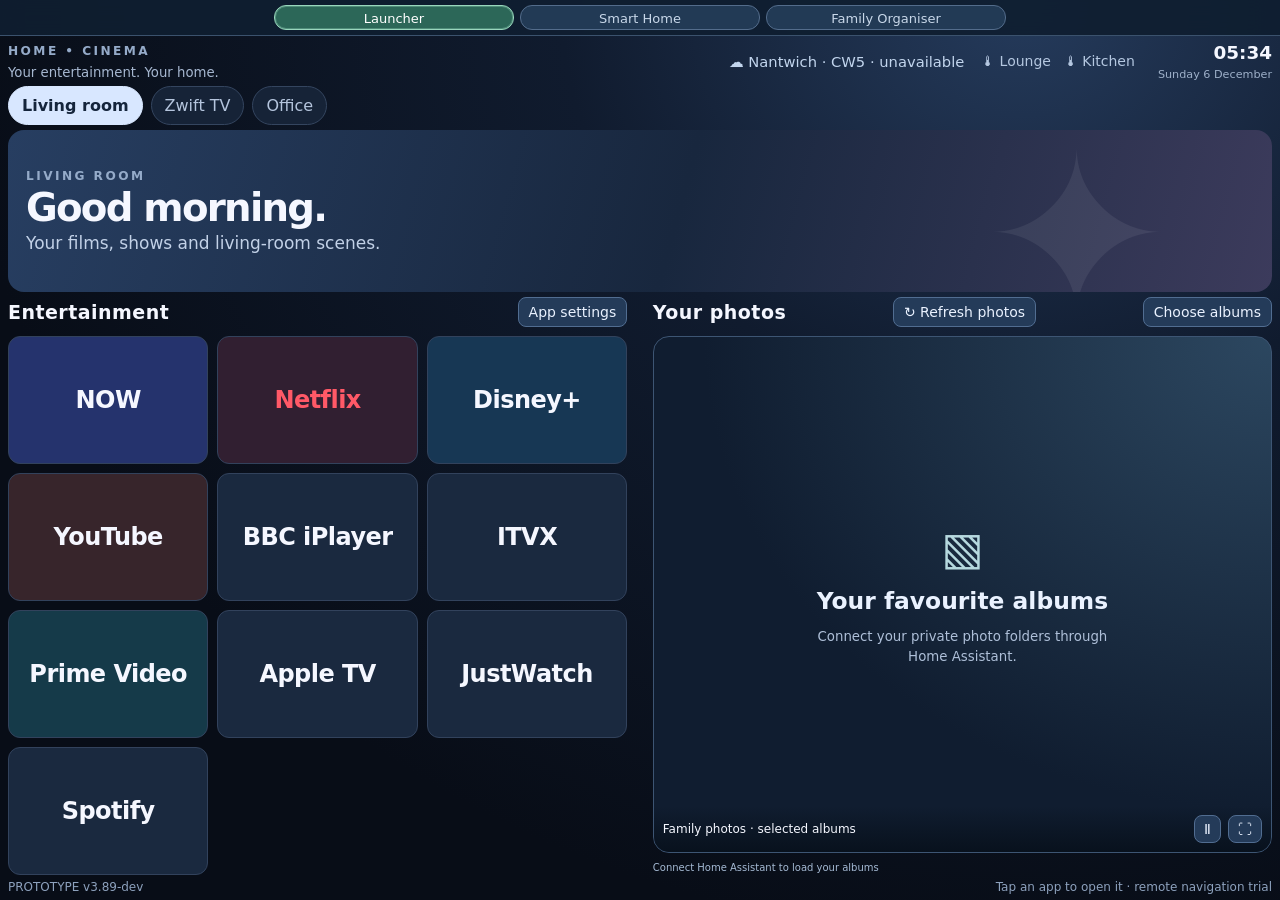
==== dev/index.html @ e7b933fa "Show daily indoor and outdoor timelines for Maia and Solo Reuse Home Assistant Recorder history for " ====
<!doctype html><html lang="en"><head><meta charset="utf-8"><meta name="viewport" content="width=device-width,initial-scale=1,viewport-fit=cover"><meta name="theme-color" content="#080d17"><meta name="mobile-web-app-capable" content="yes"><meta name="apple-mobile-web-app-capable" content="yes"><link rel="manifest" href="../manifest.webmanifest"><link rel="icon" href="../icon.svg" type="image/svg+xml"><title>Home Cinema Launcher · Prototype</title><style>
:root{font-family:Inter,system-ui,-apple-system,Segoe UI,sans-serif;color:#f5f7ff;background:#080d17}*{box-sizing:border-box}body{margin:0;min-height:100vh;background:radial-gradient(ellipse at 80% 0%,#253b5c 0%,#101b2e 32%,#080d17 74%)}button{font:inherit;color:inherit;cursor:pointer}button:focus-visible,.tile.focused{outline:3px solid #c5d9ff;outline-offset:3px;transform:scale(1.035)}.shell{max-width:1480px;margin:auto;padding:clamp(18px,4vw,58px)}header{display:flex;justify-content:space-between;align-items:center;gap:15px}.eyebrow{color:#95abc9;font-size:.76rem;letter-spacing:.2em;font-weight:750}.clock{text-align:right;font-weight:650;font-size:1.15rem}.clock small{display:block;color:#9eb0c9;font-size:.7rem;font-weight:450;margin-top:5px}.rooms{display:flex;gap:8px;flex-wrap:wrap;margin-top:26px}.room{border:1px solid #34455f;background:#162337;padding:10px 16px;border-radius:999px;color:#b5c5dd}.room.active{background:#d8e7ff;color:#15253c;border-color:#d8e7ff;font-weight:750}.hero{position:relative;overflow:hidden;margin-top:25px;border-radius:24px;min-height:215px;background:linear-gradient(105deg,#273e61,#18273e 53%,#3c3b5c);display:flex;align-items:center;padding:clamp(22px,4vw,55px)}.hero:after{content:'✦';position:absolute;right:8%;top:-40px;font-size:260px;color:#ffffff12;pointer-events:none}.hero h1{font-size:clamp(30px,5vw,66px);line-height:1.03;letter-spacing:-.045em;margin:12px 0}.hero p{color:#c2d1e7;margin:0;max-width:600px}.section-head{display:flex;align-items:baseline;justify-content:space-between;margin:30px 0 13px}.section-head h2{font-size:1rem;margin:0;letter-spacing:.025em}.section-head span{font-size:.78rem;color:#93a9c7}.apps{display:grid;grid-template-columns:repeat(4,minmax(0,1fr));gap:12px}.tile{border:1px solid #32425c;border-radius:15px;background:#1a293f;min-height:93px;display:flex;align-items:center;justify-content:center;text-align:center;padding:12px;font-weight:800;transition:transform .15s,background .15s;letter-spacing:-.025em}.tile:hover{background:#2b4162}.app{font-size:clamp(.9rem,2vw,1.45rem)}.now{background:#25336d}.netflix{background:#311f31;color:#ff5967}.disney{background:#173754}.youtube{background:#37252b}.prime{background:#153a49}.widget-grid{display:grid;grid-template-columns:repeat(4,minmax(0,1fr));gap:12px}.widget{background:#162338;border:1px solid #304059;border-radius:15px;min-height:135px;padding:18px;text-align:left;display:flex;flex-direction:column;justify-content:space-between;align-items:flex-start}.widget .symbol{font-size:25px}.widget strong{font-size:1.05rem}.widget small{color:#9fb1cc;line-height:1.5}.footer{margin-top:25px;color:#8da1bd;font-size:.75rem;display:flex;justify-content:space-between;gap:12px;flex-wrap:wrap}.notice{position:fixed;bottom:20px;left:50%;transform:translateX(-50%);background:#dceaff;color:#17263b;padding:13px 20px;border-radius:12px;box-shadow:0 12px 40px #0008;max-width:90%;font-size:.88rem;z-index:10}.hidden{display:none}@media(max-width:640px){.apps{grid-template-columns:repeat(4,minmax(0,1fr));gap:7px}.tile{min-height:68px;padding:7px;font-size:.77rem}.widget-grid{grid-template-columns:repeat(2,minmax(0,1fr));gap:9px}.widget{min-height:115px;padding:13px}.hero{min-height:180px}.shell{padding:16px}.rooms{margin-top:20px}.room{font-size:.8rem;padding:9px 12px}}@media(orientation:landscape) and (max-height:550px){.shell{padding-top:13px}.hero{min-height:130px;margin-top:13px}.hero h1{font-size:30px}.section-head{margin:17px 0 9px}.tile{min-height:62px}.widget{min-height:105px}.rooms{margin-top:10px}}

/* v0.2: viewport-fitted, device-independent responsive layout */
html,body{width:100%;min-height:100%;overflow-x:hidden}
.shell{width:100%;max-width:1600px}
.tile,.widget{min-width:0}
.widget small{overflow-wrap:anywhere;word-break:break-word}
@media (orientation:landscape){
 html,body{height:100%;height:100dvh;overflow:hidden}
 .shell{height:100vh;height:100dvh;display:flex;flex-direction:column;gap:clamp(5px,1.1vh,13px);padding:clamp(8px,1.7vh,22px) clamp(12px,3vw,48px);overflow:hidden}
 header{flex:0 0 auto}
 .rooms{margin-top:0;flex:0 0 auto}
 .room{padding:clamp(5px,1vh,10px) 13px}
 .hero{margin-top:0;min-height:0;flex:1 1 16%;padding:clamp(12px,2vh,30px);border-radius:16px}
 .hero h1{font-size:clamp(23px,4.3vh,52px);margin:5px 0}
 .hero p{font-size:clamp(11px,1.9vh,17px)}
 .hero:after{font-size:clamp(100px,25vh,230px);top:-25px}
 .section-head{margin:0;flex:0 0 auto}
 .section-head h2{font-size:clamp(12px,2.3vh,19px)}
 .section-head span{font-size:clamp(10px,1.8vh,14px)}
 .apps{flex:1 1 23%;min-height:0;grid-template-columns:repeat(4,minmax(0,1fr));grid-template-rows:repeat(2,minmax(0,1fr));gap:clamp(5px,1.1vh,13px)}
 .tile{min-height:0;border-radius:12px}
 .app{font-size:clamp(11px,2.7vh,25px)}
 .widget-grid{flex:1 1 22%;min-height:0;grid-template-columns:repeat(4,minmax(0,1fr));gap:clamp(5px,1.1vh,13px)}
 .widget{min-height:0;padding:clamp(6px,1.5vh,18px);gap:2px;overflow:hidden}
 .widget .symbol{font-size:clamp(14px,3.5vh,28px)}
 .widget strong{font-size:clamp(10px,2.3vh,18px);line-height:1.1}
 .widget small{font-size:clamp(9px,1.7vh,13px);line-height:1.2;display:-webkit-box;-webkit-line-clamp:2;-webkit-box-orient:vertical;overflow:hidden}
 .footer{margin:0;flex:0 0 auto;font-size:clamp(9px,1.5vh,12px)}
}
@media (orientation:landscape) and (max-height:470px){
 .shell{gap:5px;padding-top:6px;padding-bottom:6px}
 header .eyebrow{font-size:10px}header div[style]{display:none}
 .clock{font-size:14px}.clock small{font-size:10px;margin-top:0}
 .room{font-size:11px;padding:4px 10px}
 .hero{flex-basis:13%;padding:8px 16px}
 .hero .eyebrow{font-size:10px}
 .hero h1{font-size:22px;margin:2px 0}
 .hero p{font-size:11px}
 .widget .symbol{font-size:16px}
 .footer span:last-child{display:none}
}
@media (orientation:portrait) and (max-width:700px){
 html,body{height:100%;height:100dvh;overflow:hidden}
 .shell{height:100vh;height:100dvh;display:flex;flex-direction:column;gap:clamp(6px,1.1vh,12px);padding:clamp(10px,2vh,20px);overflow:hidden}
 header{flex:0 0 auto}
 .rooms{margin-top:0;flex:0 0 auto}
 .room{font-size:12px;padding:7px 10px}
 .hero{flex:1 1 14%;min-height:0;margin-top:0;padding:13px 17px;border-radius:15px}
 .hero h1{font-size:clamp(23px,4vh,36px);margin:4px 0}
 .hero p{font-size:12px}
 .hero:after{font-size:130px;top:-12px}
 .section-head{margin:0;flex:0 0 auto}
 .section-head h2{font-size:14px}
 .section-head span{font-size:10px}
 .apps{flex:1 1 30%;min-height:0;grid-template-columns:repeat(2,minmax(0,1fr));grid-template-rows:repeat(4,minmax(0,1fr));gap:7px}
 .tile{min-height:0;font-size:clamp(11px,1.8vh,16px)}
 .widget-grid{flex:1 1 27%;min-height:0;grid-template-columns:repeat(2,minmax(0,1fr));grid-template-rows:repeat(2,minmax(0,1fr));gap:7px}
 .widget{min-height:0;padding:9px;overflow:hidden}
 .widget .symbol{font-size:18px}
 .widget strong{font-size:clamp(11px,1.7vh,15px);line-height:1.15}
 .widget small{font-size:10px;line-height:1.2;display:-webkit-box;-webkit-line-clamp:2;-webkit-box-orient:vertical;overflow:hidden}
 .footer{margin:0;font-size:9px;flex:0 0 auto}
 .footer span:last-child{display:none}
}
@media (prefers-reduced-motion:reduce){*{transition:none!important}}
.hidden{display:none!important}.dashboard-toggle{border:1px solid #6780a3;background:#d8e7ff;color:#14253b;padding:7px 14px;border-radius:11px;font-weight:800;white-space:nowrap}.footer{align-items:center}.footer .dashboard-toggle{font-size:clamp(11px,1.9vh,15px)}@media(orientation:landscape){.apps{grid-template-columns:repeat(6,minmax(0,1fr));grid-template-rows:repeat(2,minmax(0,1fr));flex-basis:28%}.app{font-size:clamp(10px,2.4vh,22px)}.hero{flex-basis:13%}.widget-grid{flex-basis:19%}}@media(orientation:portrait) and (max-width:700px){.apps{grid-template-columns:repeat(3,minmax(0,1fr));grid-template-rows:repeat(4,minmax(0,1fr));flex-basis:33%}.app{font-size:clamp(10px,1.6vh,15px)}.hero{flex-basis:12%}.widget-grid{flex-basis:24%}.footer{gap:7px}}.dashboard-page{min-height:100dvh;padding:clamp(16px,4vw,48px);max-width:1300px;margin:auto}.dashboard-top{display:flex;align-items:center;justify-content:space-between;gap:15px}.dashboard-page h1{font-size:clamp(30px,5vw,60px);margin:28px 0 8px}.dashboard-intro{color:#a8bbd4}.dashboard-cards{display:grid;grid-template-columns:repeat(3,minmax(0,1fr));gap:14px;margin-top:25px}.dashboard-cards button{background:#192a42;border:1px solid #354c6b;border-radius:17px;padding:22px;text-align:left;display:flex;flex-direction:column;gap:10px;min-height:145px}.dashboard-cards button span{font-size:26px}.dashboard-cards button strong{font-size:clamp(15px,2vw,22px)}.dashboard-cards button small{color:#9fb4d1}.dashboard-note{color:#94a9c5;font-size:12px;margin-top:25px}@media(max-width:680px){.dashboard-cards{grid-template-columns:repeat(2,minmax(0,1fr));gap:9px}.dashboard-cards button{padding:13px;min-height:120px}.dashboard-page h1{margin-top:18px}}@media(orientation:landscape) and (max-height:550px){.dashboard-page{height:100dvh;overflow:auto}.dashboard-cards{grid-template-columns:repeat(3,minmax(0,1fr));gap:9px;margin-top:12px}.dashboard-cards button{min-height:95px;padding:12px;gap:5px}.dashboard-page h1{font-size:25px;margin:12px 0 4px}}body.dashboard-open{height:auto!important;overflow:auto!important}.room-card-off{opacity:.43;filter:grayscale(1);cursor:not-allowed}.room-card-off small{color:#aab4c3!important}/* v0.4 TV-first header and 5-by-2 entertainment grid */
.header-right{display:flex;align-items:center;gap:clamp(9px,1.8vw,26px)}
.mini-status{display:flex;gap:clamp(5px,1vw,15px);align-items:center;flex-wrap:wrap;justify-content:flex-end;color:#b4c7e0;font-size:clamp(10px,1.3vw,14px)}
.mini-status span{white-space:nowrap}.mini-status b{font-weight:500}
.header-dashboard{font-size:clamp(11px,1.3vw,15px)}
@media(orientation:landscape){
 .apps{grid-template-columns:repeat(5,minmax(0,1fr));grid-template-rows:repeat(2,minmax(0,1fr));flex:1 1 auto}
 .hero{flex:0 1 26%;min-height:0}
 .shell{justify-content:space-between}
 .footer{flex:0 0 auto}
}
@media(orientation:landscape) and (max-height:550px){
 .hero{flex:0 1 23%}
 .apps{flex:1 1 auto}
 .mini-status{font-size:10px}
 .mini-status span:nth-child(3){display:none}
 .header-dashboard{padding:5px 9px}
}
@media(orientation:portrait) and (max-width:700px){
 .header-right{gap:6px;flex-wrap:wrap;justify-content:flex-end;max-width:60%}
 .mini-status{order:3;width:100%;font-size:10px;gap:8px}
 .mini-status span:nth-child(3){display:none}
 .header-dashboard{font-size:11px;padding:5px 8px}
 .apps{grid-template-columns:repeat(2,minmax(0,1fr));grid-template-rows:repeat(5,minmax(0,1fr));flex:1 1 43%}
 .hero{flex:0 1 17%}
 .footer{flex:0 0 auto}
}
/* v0.5 remote focus indicator */
button{transition:transform .16s ease,box-shadow .16s ease,border-color .16s ease}
button:focus{outline:none}
body:not(.using-pointer) button:focus-visible,body:not(.using-pointer) button:focus{outline:3px solid #e9f3ff;outline-offset:2px;box-shadow:0 0 0 5px #6fa8ff66,0 10px 25px #0007;transform:scale(1.035);z-index:2;position:relative}
body.using-pointer button:focus:not(:focus-visible){outline:none;box-shadow:none;transform:none}
@media(prefers-reduced-motion:reduce){button{transition:none}}
 .app-disabled,.app-disabled:hover{background:#202633!important;color:#7f899a!important;border-color:#303746!important;opacity:.5;filter:grayscale(1);cursor:not-allowed;transform:none!important} /* v1.1 single-screen dashboard */.dashboard-page{max-width:1800px}.dash-heading{display:flex;justify-content:space-between;align-items:end;gap:12px}.dash-heading h1{margin:16px 0 4px;font-size:clamp(29px,3.6vw,52px)}.dash-date{color:#b3c5dd;font-size:.86rem}.demo-label{letter-spacing:.05em;font-size:.65rem;color:#e4bc7c;margin-left:8px}.overview-layout{display:grid;grid-template-columns:minmax(0,1.4fr) minmax(245px,.85fr) minmax(280px,1fr);gap:14px;margin-top:23px;align-items:stretch}.overview-panel{background:linear-gradient(145deg,#1b2b43,#101c30);border:1px solid #344864;border-radius:22px;padding:20px;min-width:0;display:flex;flex-direction:column;gap:15px}.panel-heading{display:flex;align-items:start;justify-content:space-between;gap:8px}.panel-heading h2{font-size:clamp(18px,1.7vw,25px);margin:5px 0 0}.panel-kicker{font-size:10px;color:#91aacf;letter-spacing:.16em;font-weight:800}.offline-pill{background:#3c3540;border:1px solid #695568;color:#e4bdc3;border-radius:20px;font-size:10px;padding:5px 8px;white-space:nowrap}.overview-subheading{font-size:12px;color:#9fb4d1}.home-room-grid{display:grid;grid-template-columns:repeat(2,minmax(0,1fr));gap:9px}.home-room{background:#20334e;border:1px solid #38516e;border-radius:13px;padding:11px;min-height:100px;text-align:left;display:flex;flex-direction:column;gap:8px}.home-room strong{font-size:13px}.home-room .room-info{color:#a9bfd9;font-size:11px}.home-room .room-icon{font-size:17px}.home-room.disabled{opacity:.38;filter:grayscale(1);cursor:not-allowed}.music-strip{display:flex;align-items:center;gap:11px;background:#142239;border:1px solid #314763;border-radius:13px;padding:12px}.music-symbol{font-size:25px}.music-strip div:nth-child(2){flex:1;min-width:0}.music-strip strong,.music-strip small{display:block}.music-strip strong{font-size:13px}.music-strip small{font-size:11px;color:#a5bad4;margin-top:3px}.music-strip button{background:#304c6f;border:1px solid #52749c;border-radius:9px;padding:7px 10px;font-size:11px}.subtle-link{border:0;background:none;text-align:left;color:#a6c8ff;font-size:12px;padding:4px 0}.doorbell-preview{flex:1;min-height:210px;border:1px dashed #53667c;border-radius:15px;background:linear-gradient(150deg,#101926,#24374b);display:flex;align-items:center;justify-content:center;flex-direction:column;gap:9px;text-align:center;padding:15px}.doorbell-symbol{font-size:48px;color:#8ca7c7}.doorbell-preview strong{font-size:16px}.doorbell-preview span{font-size:12px;color:#a2b5ce;max-width:190px}.doorbell-footer{display:flex;flex-wrap:wrap;justify-content:space-between;gap:8px;font-size:12px}.doorbell-footer small{color:#a0b3cd}.family-sections{display:flex;flex-direction:column;gap:15px}.family-section{background:#14243a;border:1px solid #30445e;border-radius:14px;padding:13px}.family-title{font-weight:750;font-size:13px;display:flex;justify-content:space-between;gap:6px}.family-title span{font-weight:400;color:#a6bad2}.empty-row{font-size:12px;color:#9db0c9;padding:13px 0}.calendar-layers{display:flex;gap:5px;flex-wrap:wrap}.calendar-layers span{font-size:10px;border-radius:20px;background:#2d4261;padding:5px 7px;color:#d4e2f7}@media(max-width:1100px){.overview-layout{grid-template-columns:1.2fr 1fr}.family-panel{grid-column:1/-1}.family-sections{display:grid;grid-template-columns:repeat(3,minmax(0,1fr));gap:9px}}@media(max-width:670px){.overview-layout{grid-template-columns:1fr;margin-top:17px;gap:12px}.family-panel{grid-column:auto}.family-sections{display:flex}.overview-panel{padding:15px}.home-room-grid{grid-template-columns:repeat(2,minmax(0,1fr))}.dash-date{display:none}.doorbell-preview{min-height:180px}}@media(orientation:landscape) and (max-height:550px){.dashboard-page{height:100dvh;overflow:auto}.overview-layout{margin-top:12px}.overview-panel{padding:12px;gap:8px}.home-room{min-height:72px;padding:8px;gap:3px}.doorbell-preview{min-height:150px}.dash-heading h1{font-size:26px;margin:8px 0 2px}}/* v1.2: aspect-ratio aware dashboard; 16:9 TV and 16:10 tablet */
@media (orientation:landscape) and (min-width:700px){
 .dashboard-page{width:100%;max-width:none;height:100dvh;min-height:0;overflow:hidden;display:flex;flex-direction:column;padding:clamp(9px,1.7vh,22px) clamp(12px,2vw,32px);gap:clamp(5px,1vh,12px)}
 .dashboard-page.hidden{display:none}
 .dashboard-top{flex:0 0 auto}
 .dashboard-top .dashboard-toggle{padding:6px 12px;font-size:clamp(11px,1.6vh,15px)}
 .dash-heading{flex:0 0 auto}
 .dash-heading h1{font-size:clamp(22px,3.3vh,39px);margin:0 0 2px}
 .dashboard-intro{font-size:clamp(11px,1.7vh,15px);margin:0}
 .overview-layout{flex:1 1 0;min-height:0;margin-top:0;display:grid;grid-template-columns:minmax(0,1.36fr) minmax(0,.82fr) minmax(0,1fr);gap:clamp(7px,1vw,15px);align-items:stretch}
 .overview-panel{min-height:0;overflow:hidden;padding:clamp(9px,1.4vh,18px);gap:clamp(5px,.9vh,11px);border-radius:15px}
 .panel-heading h2{font-size:clamp(14px,2.3vh,22px);margin:3px 0 0}
 .panel-kicker{font-size:clamp(8px,1.3vh,11px)}
 .offline-pill{font-size:clamp(8px,1.2vh,10px);padding:3px 6px}
 .overview-subheading{font-size:clamp(10px,1.6vh,13px)}
 .home-room-grid{flex:1 1 0;min-height:0;overflow-y:auto;align-content:start;grid-template-columns:repeat(2,minmax(0,1fr));gap:clamp(4px,.7vh,8px);scrollbar-width:thin}
 .home-room{min-height:0;padding:clamp(5px,.9vh,10px);gap:clamp(2px,.35vh,5px)}
 .home-room .room-icon{font-size:clamp(12px,1.9vh,18px)}
 .home-room strong{font-size:clamp(10px,1.65vh,14px)}
 .home-room .room-info{font-size:clamp(9px,1.4vh,11px);line-height:1.2}
 .music-strip{flex:0 0 auto;padding:clamp(5px,.9vh,10px);gap:7px}
 .music-symbol{font-size:clamp(15px,2.3vh,23px)}
 .music-strip strong{font-size:clamp(10px,1.6vh,13px)}
 .music-strip small{font-size:clamp(9px,1.4vh,11px)}
 .music-strip button{padding:5px 7px}
 .subtle-link{flex:0 0 auto;font-size:clamp(10px,1.5vh,12px);padding:0}
 .doorbell-preview{min-height:0;flex:1 1 0}
 .doorbell-symbol{font-size:clamp(22px,5vh,46px)}
 .doorbell-preview strong{font-size:clamp(12px,2vh,16px)}
 .doorbell-preview span{font-size:clamp(10px,1.6vh,12px)}
 .doorbell-footer{font-size:clamp(10px,1.6vh,12px)}
 .family-panel{grid-column:auto}
 .family-sections{display:flex;flex:1 1 0;min-height:0;overflow-y:auto;flex-direction:column;gap:clamp(5px,.8vh,10px);scrollbar-width:thin}
 .family-section{padding:clamp(7px,1vh,12px);flex:0 0 auto}
 .family-title{font-size:clamp(10px,1.7vh,13px)}
 .empty-row{font-size:clamp(10px,1.5vh,12px);padding:clamp(5px,1vh,11px) 0}
 .calendar-layers span{font-size:clamp(8px,1.2vh,10px);padding:3px 6px}
 .dashboard-note{flex:0 0 auto;margin:0;font-size:clamp(9px,1.3vh,12px)}
}
@media (orientation:landscape) and (min-width:700px) and (max-aspect-ratio:17/10){
 .overview-layout{grid-template-columns:minmax(0,1.32fr) minmax(0,.78fr) minmax(0,1fr)}
 .dashboard-page{padding-left:12px;padding-right:12px}
}
@media (orientation:portrait){
 .dashboard-page{height:auto;min-height:100dvh;overflow:visible}
 .overview-layout{grid-template-columns:1fr}
 .family-panel{grid-column:auto}
 .family-sections{display:flex;flex-direction:column}
}
/* v1.3: compact camera, room metrics and history preview */.room-readings{font-size:clamp(10px,1.65vh,14px);font-weight:700;color:#dcecff}.doorbell-preview{width:100%;font:inherit;color:inherit;cursor:pointer;aspect-ratio:16/9;max-height:38vh;flex:0 1 auto}.doorbell-preview:hover{border-color:#b2d1ff}.doorbell-panel{justify-content:space-between}.history-controls{display:flex;flex-wrap:wrap;gap:24px;background:#17263c;border:1px solid #354c6b;border-radius:15px;padding:18px;margin:16px 0}.history-controls>div{min-width:160px}.history-options{display:flex;flex-wrap:wrap;gap:10px;margin-top:12px}.history-options label{background:#243954;border-radius:9px;padding:8px;font-size:13px}.history-empty{border:1px dashed #516b8c;border-radius:15px;min-height:32vh;display:flex;flex-direction:column;align-items:center;justify-content:center;text-align:center;color:#b9cce5;padding:22px}.history-empty small{margin-top:12px}.camera-expanded{flex:1;min-height:55vh;display:flex;flex-direction:column;align-items:center;justify-content:center;border:1px dashed #53667c;border-radius:20px;background:#122035;text-align:center}.camera-expanded span{font-size:65px}.camera-expanded strong{font-size:26px}.camera-expanded p{color:#a4b9d4}@media(orientation:landscape) and (min-width:700px){.doorbell-preview{max-height:40%;min-height:90px}.doorbell-symbol{font-size:clamp(18px,3.5vh,34px)}.history-empty{flex:1;min-height:0}.history-controls{margin:4px 0;padding:9px}.camera-expanded{min-height:0}} @media(orientation:landscape){html,body,body.dashboard-open{height:100dvh!important;overflow:hidden!important}#dashboardPage{height:100dvh!important;min-height:0!important;overflow:hidden!important;display:flex!important;flex-direction:column!important;padding:8px 12px!important;gap:5px!important}#dashboardPage.hidden{display:none!important}#dashboardPage .dashboard-top,#dashboardPage .dash-heading,#dashboardPage .dashboard-note{flex:0 0 auto!important}#dashboardPage .dash-heading h1{font-size:clamp(18px,3.5vh,30px);margin:0}#dashboardPage .dashboard-intro{font-size:11px;margin:0}#dashboardPage .overview-layout{display:grid!important;grid-template-columns:minmax(0,1.45fr) minmax(0,.75fr) minmax(0,1.1fr)!important;grid-template-rows:minmax(0,1fr)!important;flex:1 1 0!important;min-height:0!important;margin:0!important;gap:8px!important}#dashboardPage .overview-panel{min-height:0!important;min-width:0!important;overflow:hidden!important;padding:8px!important;gap:5px!important}#dashboardPage .home-room-grid{flex:1 1 0!important;min-height:0!important;overflow-y:auto!important;align-content:start!important;gap:4px!important}#dashboardPage .home-room{min-height:0!important;padding:5px!important;gap:2px!important}#dashboardPage .home-room strong{font-size:11px}#dashboardPage .room-readings,#dashboardPage .room-info{font-size:10px!important}#dashboardPage .music-strip{flex:0 0 auto;padding:5px}#dashboardPage .subtle-link{flex:0 0 auto;font-size:10px}#dashboardPage .doorbell-preview{flex:0 0 auto!important;min-height:0!important;max-height:none!important;aspect-ratio:16/9!important;padding:4px}#dashboardPage .doorbell-symbol{font-size:22px}#dashboardPage .doorbell-preview strong{font-size:11px}#dashboardPage .family-panel{grid-column:auto!important}#dashboardPage .family-sections{display:flex!important;flex-direction:column!important;flex:1 1 0!important;min-height:0!important;overflow-y:auto!important;gap:4px}#dashboardPage .family-section{flex:0 0 auto;padding:6px}#dashboardPage .dashboard-note{margin:0;font-size:9px}}/* v1.5: TV-first two-zone dashboard; small doorbell beneath organiser */
@media(orientation:landscape){
 #dashboardPage{padding:5px 12px!important;gap:3px!important}
 #dashboardPage .dashboard-top{min-height:0!important;display:flex;align-items:center}
 #dashboardPage .dashboard-top .dashboard-toggle{padding:4px 9px!important;font-size:11px!important}
 #dashboardPage .dashboard-top .eyebrow{font-size:9px!important;letter-spacing:.09em}
 #dashboardPage .dash-heading{display:flex;align-items:center;gap:10px;min-height:0}
 #dashboardPage .dash-heading h1{font-size:clamp(15px,2.6vh,23px)!important;line-height:1.1}
 #dashboardPage .dashboard-intro{display:none!important}
 #dashboardPage .dash-date{font-size:clamp(9px,1.5vh,12px)!important}
 #dashboardPage .overview-layout{grid-template-columns:minmax(0,1.22fr) minmax(0,1fr)!important;grid-template-rows:minmax(0,1.8fr) minmax(0,1fr)!important;gap:7px!important}
 #dashboardPage .home-panel{grid-column:1!important;grid-row:1 / 3!important}
 #dashboardPage .family-panel{grid-column:2!important;grid-row:1!important}
 #dashboardPage .doorbell-panel{grid-column:2!important;grid-row:2!important;display:grid!important;grid-template-columns:minmax(0,.8fr) minmax(0,1fr)!important;grid-template-rows:auto minmax(0,1fr)!important;gap:3px!important}
 #dashboardPage .doorbell-panel .panel-heading{grid-column:1!important;grid-row:1!important}
 #dashboardPage .doorbell-panel .doorbell-preview{grid-column:2!important;grid-row:1 / 3!important;width:100%!important;max-height:100%!important;aspect-ratio:auto!important;height:100%!important}
 #dashboardPage .doorbell-panel .doorbell-footer{grid-column:1!important;grid-row:2!important;display:flex!important;flex-direction:column!important;justify-content:end!important;gap:2px}
 #dashboardPage .doorbell-panel .doorbell-footer small{font-size:9px}
 #dashboardPage .doorbell-panel .panel-heading h2{font-size:clamp(11px,2vh,16px)!important}
 #dashboardPage .doorbell-panel .offline-pill{display:none!important}
 #dashboardPage .home-room-grid{grid-template-columns:repeat(2,minmax(0,1fr))!important}
 #dashboardPage .home-room{padding:clamp(5px,1vh,9px)!important}
 #dashboardPage .home-room strong{font-size:clamp(11px,1.8vh,14px)!important}
 #dashboardPage .room-readings,#dashboardPage .room-info{font-size:clamp(10px,1.5vh,12px)!important}
 #dashboardPage .family-sections{gap:5px!important}
 #dashboardPage .family-section{padding:7px!important}
 #dashboardPage .dashboard-note{font-size:9px!important;line-height:1.1}
}
/* v1.6 dense TV/tablet dashboard: compact tiles, no clipped family start */
@media(orientation:landscape){
 #dashboardPage{padding:3px 9px!important;gap:2px!important}
 #dashboardPage .dashboard-top .dashboard-toggle{font-size:10px!important;padding:3px 7px!important}
 #dashboardPage .dashboard-top .eyebrow{font-size:8px!important}
 #dashboardPage .dash-heading h1{font-size:15px!important}
 #dashboardPage .dash-date{font-size:10px!important}
 #dashboardPage .overview-layout{grid-template-rows:minmax(0,1.7fr) minmax(0,.75fr)!important;gap:5px!important}
 #dashboardPage .overview-panel{padding:6px!important;gap:3px!important;border-radius:14px!important}
 #dashboardPage .panel-heading{gap:3px!important}
 #dashboardPage .panel-kicker{font-size:9px!important;letter-spacing:.08em!important}
 #dashboardPage .panel-heading h2{font-size:clamp(13px,2.7vh,20px)!important;line-height:1.1!important;margin:0!important}
 #dashboardPage .offline-pill{font-size:9px!important;padding:2px 6px!important}
 #dashboardPage .overview-subheading{font-size:10px!important;margin:0!important}
 #dashboardPage .home-room-grid{grid-template-columns:repeat(2,minmax(0,1fr))!important;grid-auto-rows:minmax(0,1fr)!important;overflow-y:auto!important;gap:3px!important}
 #dashboardPage .home-room{padding:3px 6px!important;gap:0!important;border-radius:8px!important;min-height:29px!important}
 #dashboardPage .home-room strong{font-size:10px!important;line-height:1.05!important}
 #dashboardPage .room-readings,#dashboardPage .room-info{font-size:9px!important;line-height:1.05!important}
 #dashboardPage .music-strip{padding:4px 7px!important;gap:6px!important;border-radius:9px!important}
 #dashboardPage .music-strip strong{font-size:11px!important}
 #dashboardPage .music-strip small{font-size:9px!important}
 #dashboardPage .music-strip button{padding:4px 7px!important;font-size:10px!important}
 #dashboardPage .music-symbol{font-size:16px!important}
 #dashboardPage .subtle-link{font-size:9px!important;padding:2px!important}
 #dashboardPage .family-sections{overflow-y:auto!important;scrollbar-width:thin;gap:3px!important}
 #dashboardPage .family-section{padding:5px 7px!important;border-radius:8px!important}
 #dashboardPage .family-title{font-size:11px!important}
 #dashboardPage .empty-row{font-size:10px!important;padding:3px 0!important}
 #dashboardPage .calendar-layers{gap:3px!important}
 #dashboardPage .calendar-layers span{font-size:9px!important;padding:2px 4px!important}
 #dashboardPage .doorbell-panel .panel-heading h2{font-size:11px!important}
 #dashboardPage .doorbell-preview strong{font-size:10px!important}
 #dashboardPage .doorbell-preview span{display:none!important}
 #dashboardPage .doorbell-footer{font-size:9px!important}
 #dashboardPage .dashboard-note{font-size:8px!important}
}
/* v1.7 dashboard utility bar and organiser mosaic */
@media(orientation:landscape){
 #dashboardPage .dashboard-top{display:flex!important;align-items:center!important;justify-content:space-between!important;gap:10px!important}
 #dashboardPage .dashboard-top .eyebrow{flex:0 0 auto!important}
 #dashboardPage .dash-top-info{display:flex;align-items:center;gap:12px;margin-left:auto;font-size:11px;color:#c7d5eb;white-space:nowrap}
 #dashboardPage .dash-top-info #dashTopTime{font-weight:800;color:#fff;font-size:14px}
 #dashboardPage .dashboard-top .dashboard-toggle{order:3!important;flex:0 0 auto!important}
 #dashboardPage .dash-heading{display:none!important}
 #dashboardPage .overview-layout{grid-template-rows:minmax(0,1.9fr) minmax(0,.7fr)!important}
 #dashboardPage .family-sections{display:grid!important;grid-template-columns:minmax(0,1.15fr) minmax(0,1fr)!important;grid-template-rows:repeat(2,minmax(0,1fr))!important;overflow:hidden!important;gap:5px!important}
 #dashboardPage .family-section{min-height:0!important;overflow:hidden!important}
 #dashboardPage .family-section:first-child{grid-column:1!important;grid-row:1 / 3!important}
 #dashboardPage .family-section:nth-child(2){grid-column:2!important;grid-row:1!important}
 #dashboardPage .family-section:nth-child(3){grid-column:2!important;grid-row:2!important}
 #dashboardPage .family-title{font-size:10px!important;line-height:1.15!important}
 #dashboardPage .empty-row{font-size:9px!important;line-height:1.2!important}
 #dashboardPage .calendar-layers{display:flex!important;flex-wrap:wrap!important}
}
/* v1.8 remove redundant subtitle and contain Eufy placeholders */
@media(orientation:landscape){
 #dashboardPage .doorbell-panel{grid-template-columns:minmax(0,.85fr) minmax(0,1.15fr)!important;align-items:stretch!important}
 #dashboardPage .doorbell-panel .panel-heading{min-width:0!important;align-self:start!important}
 #dashboardPage .doorbell-panel .doorbell-preview{min-width:0!important;min-height:0!important;overflow:hidden!important;padding:4px!important;display:flex!important;flex-direction:column!important;align-items:center!important;justify-content:center!important;gap:2px!important}
 #dashboardPage .doorbell-panel .doorbell-preview strong{font-size:9px!important;line-height:1.15!important;max-width:100%!important;overflow-wrap:anywhere!important;text-align:center!important}
 #dashboardPage .doorbell-panel .doorbell-symbol{font-size:13px!important;line-height:1!important}
 #dashboardPage .doorbell-panel .doorbell-footer{min-width:0!important;overflow:hidden!important;justify-content:center!important}
 #dashboardPage .doorbell-panel .doorbell-footer span,#dashboardPage .doorbell-panel .doorbell-footer small{display:block!important;font-size:9px!important;line-height:1.1!important;white-space:normal!important;overflow-wrap:anywhere!important}
}
/* v1.9 single-line landscape room readings */
@media(orientation:landscape){
 #dashboardPage .home-room-grid{grid-auto-rows:minmax(0,1fr)!important;align-content:stretch!important}
 #dashboardPage .home-room{display:flex!important;flex-direction:row!important;align-items:center!important;justify-content:space-between!important;flex-wrap:nowrap!important;min-height:0!important;height:auto!important;padding:2px 7px!important;gap:7px!important;overflow:hidden!important}
 #dashboardPage .home-room strong{flex:1 1 auto!important;min-width:0!important;font-size:clamp(9px,1.7vh,12px)!important;white-space:nowrap!important;overflow:hidden!important;text-overflow:ellipsis!important}
 #dashboardPage .home-room .room-readings{flex:0 0 auto!important;font-size:clamp(8px,1.45vh,11px)!important;white-space:nowrap!important}
 #dashboardPage .home-room .room-info{flex:0 0 auto!important;font-size:clamp(8px,1.45vh,11px)!important;white-space:nowrap!important}
 #dashboardPage .home-room.disabled{display:none!important}
}
/* v2.0: reserve stable width for full room names */
@media(orientation:landscape){
 #dashboardPage .home-room{gap:4px!important;padding:2px 6px!important}
 #dashboardPage .home-room strong{flex:1 1 auto!important;min-width:0!important;font-size:clamp(9px,1.6vh,11px)!important;letter-spacing:-.02em!important;white-space:nowrap!important;text-overflow:clip!important}
 #dashboardPage .home-room .room-readings{font-size:clamp(8px,1.3vh,10px)!important;letter-spacing:-.03em!important}
 #dashboardPage .home-room .room-info{font-size:clamp(8px,1.3vh,10px)!important;letter-spacing:-.03em!important}
}
/* v2.1 compact paired integrations */
@media(orientation:landscape){
 #dashboardPage .home-services{display:grid;grid-template-columns:1fr 1fr;gap:5px;min-width:0;flex:0 0 auto}
 #dashboardPage .home-services .music-strip{min-width:0;gap:5px!important}
 #dashboardPage .home-services .music-strip strong{font-size:11px!important}
 #dashboardPage .home-services .music-strip button{padding:3px 6px!important}
 #dashboardPage .salus-strip{min-width:0;display:flex;flex-direction:column;align-items:flex-start;justify-content:center;text-align:left;gap:3px;padding:4px 10px;border:1px solid #38516e;border-radius:9px;background:#142239;color:inherit}
 #dashboardPage .salus-strip strong{font-size:11px}
 #dashboardPage .salus-strip small{font-size:9px;color:#a5bad4}
 #dashboardPage .doorbell-panel{display:grid!important;grid-template-columns:1fr 1fr!important;grid-template-rows:minmax(0,1fr)!important;gap:6px!important}
 #dashboardPage .compact-eufy,#dashboardPage .compact-pets{min-width:0;min-height:0;display:flex;flex-direction:column;align-items:flex-start;justify-content:center;gap:5px;padding:7px 10px;border:1px solid #38516e;border-radius:10px;background:#142239;color:inherit;text-align:left;overflow:hidden}
 #dashboardPage .compact-eufy strong,#dashboardPage .compact-pets strong{font-size:clamp(10px,1.9vh,14px);white-space:nowrap}
 #dashboardPage .compact-eufy small,#dashboardPage .compact-pets small{font-size:9px;color:#a5bad4}
}

/* v2.2: current service identity on launcher tiles; retain accessible app names */
#apps .brand-logo{width:min(72%,160px);height:clamp(28px,7vh,64px);object-fit:contain;display:block;filter:drop-shadow(0 2px 5px #0005)}
#apps .brand-fallback{display:none;font-weight:850;font-size:clamp(12px,2.7vh,24px)}
#apps .brand-logo.logo-error{display:none}
#apps .brand-logo.logo-error+.brand-fallback{display:block}
#apps .tile{overflow:hidden}
@media(orientation:portrait){#apps .brand-logo{height:clamp(30px,5vh,54px);width:min(60%,100px)}}

/* v2.3: move doorbell and pets into Smart Home; expand organiser */
#dashboardPage .home-security{display:grid;grid-template-columns:repeat(2,minmax(0,1fr));gap:5px;min-width:0}
#dashboardPage .home-security .compact-eufy,#dashboardPage .home-security .compact-pets{min-width:0;display:flex;flex-direction:column;align-items:flex-start;justify-content:center;text-align:left;gap:2px;padding:5px 9px;border:1px solid #38516e;border-radius:9px;background:#142239;color:inherit}
#dashboardPage .home-security strong{font-size:clamp(10px,1.7vh,13px);white-space:nowrap}
#dashboardPage .home-security small{font-size:clamp(9px,1.3vh,11px);color:#a5bad4}
#dashboardPage .home-security .panel-kicker{font-size:9px}
#dashboardPage .home-history-link{min-width:0;min-height:0;display:flex;align-items:center;justify-content:flex-start;text-align:left;padding:3px 7px;border:1px dashed #536b8b;border-radius:8px;background:#17283e;color:#b8d6fa;font-size:clamp(9px,1.45vh,12px)}
#dashboardPage .home-room-grid{overflow:hidden!important}
#dashboardPage .family-panel{min-height:0}
#dashboardPage .family-sections{display:grid!important;grid-template-columns:minmax(0,1fr) minmax(0,1fr);grid-template-rows:minmax(0,1.1fr) minmax(0,.75fr) minmax(0,1.1fr)!important;gap:6px!important;overflow:hidden!important}
#dashboardPage .family-sections .family-section{min-height:0;overflow:hidden;display:flex;flex-direction:column;gap:3px}
#dashboardPage .family-sections .family-section:first-child{grid-column:1;grid-row:1 / 3}
#dashboardPage .family-sections .family-section:nth-child(2){grid-column:2;grid-row:1}
#dashboardPage .family-sections .family-section:nth-child(3){grid-column:2;grid-row:2}
#dashboardPage .family-sections .meal-plan{grid-column:1;grid-row:3}
#dashboardPage .family-sections .find-panel{grid-column:2;grid-row:3}
#dashboardPage .meal-days{display:grid;grid-template-columns:repeat(4,minmax(0,1fr));gap:3px;flex:1;align-content:stretch}
#dashboardPage .meal-days span{border-radius:5px;background:#233651;padding:3px 4px;font-size:clamp(9px,1.35vh,11px);display:flex;justify-content:space-between;align-items:center;gap:3px}
#dashboardPage .meal-days b{font-weight:400;color:#9cb4d1}
#dashboardPage .find-map{flex:1;min-height:28px;border:1px dashed #54708d;border-radius:7px;background:linear-gradient(145deg,#23374a,#17293b);display:flex;align-items:center;justify-content:center;padding:6px;text-align:center;color:#acc0d9;font-size:clamp(9px,1.35vh,11px)}
#dashboardPage .find-categories{font-size:clamp(8px,1.2vh,10px);color:#9cb4d1}
@media(orientation:landscape){
 #dashboardPage .overview-layout{grid-template-columns:minmax(0,1.05fr) minmax(0,1fr)!important;grid-template-rows:minmax(0,1fr)!important}
 #dashboardPage .home-panel{grid-column:1!important;grid-row:1!important}
 #dashboardPage .family-panel{grid-column:2!important;grid-row:1!important}
 #dashboardPage .home-room-grid{grid-template-rows:repeat(4,minmax(0,1fr))!important;flex:1 1 0!important}
 #dashboardPage .home-security{flex:0 0 auto}
 #dashboardPage .home-security .compact-eufy,#dashboardPage .home-security .compact-pets{min-height:0}
}
@media(orientation:portrait){
 #dashboardPage .family-sections{display:flex!important;flex-direction:column!important;overflow:visible!important}
 #dashboardPage .home-room-grid{overflow:visible!important}
 #dashboardPage .home-history-link{min-height:44px}
 #dashboardPage .meal-days{grid-template-columns:repeat(4,minmax(0,1fr))}
 #dashboardPage .find-map{min-height:100px}
}

/* v2.4 weekly calendar and illustrative Cheshire East Find preview */
#dashboardPage .calendar-open{display:flex;justify-content:space-between;align-items:center;gap:6px;width:100%;padding:2px 0;border:0;background:none;color:#f5f7ff;font-weight:750;text-align:left;font-size:clamp(10px,1.6vh,13px)}
#dashboardPage .calendar-open span:last-child{font-weight:500;color:#b5c7e0;font-size:clamp(9px,1.35vh,11px)}
#dashboardPage .week-strip{display:grid;grid-template-columns:repeat(7,minmax(0,1fr));gap:3px}
#dashboardPage .week-strip span{border-radius:5px;background:#233752;text-align:center;padding:5px 1px;font-size:clamp(9px,1.3vh,11px);line-height:1.25}
#dashboardPage .week-strip span.today{background:#c8e0ff;color:#14243b;font-weight:800}
#dashboardPage .family-sections{grid-template-rows:minmax(0,1fr) minmax(0,.7fr) minmax(0,1.5fr)!important}
#dashboardPage .find-local{padding:0!important;overflow:hidden;min-height:50px!important}
#dashboardPage .find-local svg{display:block;width:100%;height:100%;min-height:0}
#dashboardPage .find-categories{font-size:9px;white-space:nowrap;overflow:hidden;text-overflow:ellipsis}
.calendar-overlay{position:fixed;inset:0;z-index:100;background:#020916db;display:flex;align-items:center;justify-content:center;padding:clamp(10px,3vw,35px)}
.calendar-overlay.hidden{display:none!important}
.calendar-dialog{width:min(100%,850px);max-height:95dvh;overflow:auto;border:1px solid #5b7495;background:#15243a;border-radius:18px;padding:clamp(12px,2vw,22px);box-shadow:0 22px 80px #000b}
.calendar-dialog-head,.calendar-toolbar{display:flex;align-items:center;gap:9px;justify-content:space-between;margin-bottom:13px}
.calendar-dialog-head strong{font-size:20px}.calendar-dialog button,.calendar-dialog select{border:1px solid #536b8b;border-radius:8px;background:#263a56;color:#eef5ff;padding:7px 12px}
.calendar-toolbar strong{flex:1;text-align:center;font-size:clamp(12px,2vw,18px)}
.calendar-full-grid{display:grid;grid-template-columns:repeat(7,minmax(0,1fr));gap:5px}
.calendar-full-grid .cal-cell{background:#22354e;border:1px solid #354d69;border-radius:8px;padding:8px 5px;min-height:65px;font-size:12px}
.calendar-full-grid .cal-cell.today{border-color:#c3dcff;background:#2b476b}
.calendar-full-grid .cal-cell.muted{opacity:.42}
.calendar-full-grid .cal-day{min-height:0;text-align:center;background:none;border:0;font-weight:800;color:#adc8e8}
.calendar-dialog-foot{margin-top:12px;font-size:12px;color:#afc2d9}
@media(max-width:650px){.calendar-full-grid .cal-cell{min-height:48px;padding:5px 3px;font-size:10px}.calendar-dialog button,.calendar-dialog select{padding:6px}.calendar-toolbar{gap:4px}}

/* v2.6: Salus modal, safe preview until authenticated live integration */
.salus-overlay{position:fixed;inset:0;z-index:105;background:#020916db;display:flex;align-items:center;justify-content:center;padding:clamp(10px,3vw,32px)}
.salus-overlay.hidden{display:none!important}
.salus-dialog{width:min(94vw,690px);max-height:92dvh;overflow:auto;border:1px solid #57749a;border-radius:17px;background:#16263e;color:#f2f6ff;padding:clamp(13px,2.3vw,23px);box-shadow:0 20px 80px #000a}
.salus-dialog-head{display:flex;align-items:flex-start;justify-content:space-between;gap:12px}
.salus-dialog-head h2{margin:4px 0 12px;font-size:clamp(16px,2.5vw,23px)}
.salus-close{background:#293d59;border:1px solid #607797;color:#fff;border-radius:9px;padding:8px 13px}
.salus-preview-banner{border:1px solid #68748b;border-radius:8px;padding:7px 10px;color:#f4dca9;background:#3c3440;font-size:12px;margin-bottom:12px}
.salus-metrics{display:grid;grid-template-columns:repeat(2,minmax(0,1fr));gap:8px}
.salus-metrics>div{background:#213650;border:1px solid #3c5573;border-radius:9px;padding:10px;display:flex;flex-direction:column;gap:4px}
.salus-metrics span{font-size:12px;color:#b5c8df}
.salus-metrics strong{font-size:clamp(15px,2.3vw,22px)}
.salus-controls-preview{margin-top:12px;border:1px solid #425c7b;border-radius:10px;padding:10px;text-align:center}
.salus-control-title{font-size:13px;color:#b5c8df}
.salus-setpoint-row{display:flex;align-items:center;justify-content:center;gap:20px;margin:9px 0}
.salus-setpoint-row strong{font-size:24px;min-width:85px}
.salus-setpoint-row button{font-size:26px;width:45px;height:43px}
.salus-modes{display:flex;justify-content:center;gap:8px;margin-bottom:8px}
.salus-controls-preview button{background:#30445e;border:1px solid #62758c;color:#d5deeb;border-radius:9px;padding:7px 14px}
.salus-controls-preview button:disabled{opacity:.5;cursor:not-allowed}
.salus-controls-preview small,.salus-modal-foot{color:#a8bdd7;font-size:11px}
.salus-status-grid{display:grid;grid-template-columns:repeat(2,minmax(0,1fr));gap:7px;margin-top:12px}
.salus-status-grid span{background:#213650;padding:8px;border-radius:7px;font-size:12px;display:flex;justify-content:space-between;gap:6px}
.salus-status-grid b{color:#b5c8df}
.salus-modal-foot{margin:12px 0 0}

/* v2.7: landscape modal sizing and scroll on short TV/phone viewports */
@media(orientation:landscape){
 .salus-overlay{padding:8px 14px;align-items:center}
 .salus-dialog{width:min(90vw,850px);max-height:calc(100dvh - 16px);padding:12px 17px;overscroll-behavior:contain}
 .salus-dialog-head h2{margin:2px 0 7px;font-size:clamp(15px,2.2vw,20px)}
 .salus-preview-banner{margin-bottom:7px;padding:5px 8px;font-size:11px}
 .salus-metrics{grid-template-columns:repeat(4,minmax(0,1fr));gap:6px}
 .salus-metrics>div{padding:6px 8px;gap:2px}
 .salus-metrics span{font-size:10px}
 .salus-metrics strong{font-size:clamp(12px,1.7vw,17px)}
 .salus-controls-preview{margin-top:7px;padding:6px 10px}
 .salus-setpoint-row{margin:3px 0;gap:12px}
 .salus-setpoint-row button{height:31px;width:40px;font-size:21px;padding:0}
 .salus-setpoint-row strong{font-size:19px}
 .salus-modes{margin-bottom:3px}
 .salus-controls-preview button{padding:4px 12px}
 .salus-status-grid{grid-template-columns:repeat(3,minmax(0,1fr));gap:5px;margin-top:7px}
 .salus-status-grid span{padding:5px 7px;font-size:11px}
 .salus-modal-foot{margin-top:6px}
}

/* v2.8: two-column thermostat dial and history; no vertical scroll on landscape phones */
.salus-v28{width:min(94vw,950px);padding:clamp(9px,1.5vw,15px);box-sizing:border-box}
.salus-v28-body{display:grid;grid-template-columns:minmax(0,.88fr) minmax(0,1.12fr);gap:12px;min-height:0}
.salus-v28-left,.salus-v28-right{min-width:0;display:flex;flex-direction:column;gap:5px}
.salus-gauge{position:relative;flex:1;min-height:120px;max-height:190px;display:flex;justify-content:center;align-items:center}
.salus-gauge svg{width:100%;height:100%;max-width:300px}
.salus-gauge-reading{position:absolute;inset:30% 0 0;display:flex;flex-direction:column;align-items:center;justify-content:center;text-align:center;gap:2px}
.salus-gauge-reading span,.salus-gauge-reading small{font-size:11px;color:#b3c6dc}
.salus-gauge-reading strong{font-size:clamp(22px,3vw,32px)}
.salus-v28 .salus-setpoint-row{margin:0;gap:10px}
.salus-v28 .salus-setpoint-row button,.salus-v28 .salus-modes button{background:#30445e;border:1px solid #62758c;color:#d5deeb;border-radius:8px;padding:4px 12px;opacity:.5}
.salus-v28 .salus-setpoint-row button{width:40px;height:34px;font-size:22px}
.salus-v28 .salus-setpoint-row strong{font-size:19px}
.salus-v28 .salus-modes{margin:0}
.salus-history-heading{display:flex;justify-content:space-between;align-items:center;gap:8px;font-size:12px}
.salus-history-heading span{color:#afc3dc;font-size:10px}
.salus-history-preview{position:relative;flex:1;min-height:75px;border:1px solid #405c78;border-radius:8px;background:#1c314a;overflow:hidden}
.salus-history-preview svg{width:100%;height:100%}
.salus-history-preview span{position:absolute;inset:0;display:flex;align-items:center;justify-content:center;color:#b7c8dc;font-size:12px;text-align:center;padding:8px}
.salus-v28 .salus-status-grid{margin:0;grid-template-columns:repeat(3,minmax(0,1fr));gap:4px}
.salus-v28 .salus-status-grid span{padding:5px;font-size:10px}
.salus-v28-foot{font-size:10px;color:#b3c6dc;text-align:center;margin-top:6px}
@media(orientation:landscape){
 .salus-overlay{padding:5px 10px}
 .salus-v28{width:min(94vw,980px);max-height:calc(100dvh - 10px);overflow:hidden}
 .salus-v28 .salus-dialog-head h2{font-size:clamp(14px,2vw,19px);margin:0 0 4px}
 .salus-v28 .salus-close{padding:5px 10px}
 .salus-v28-body{height:clamp(170px,48dvh,300px);gap:9px}
 .salus-gauge{min-height:0;max-height:none}
 .salus-gauge-reading span,.salus-gauge-reading small{font-size:10px}
 .salus-v28 .salus-setpoint-row button{height:29px}
 .salus-v28 .salus-modes button{padding:3px 9px}
 .salus-v28 .salus-status-grid span{padding:4px}
}
@media(orientation:portrait){
 .salus-v28{max-height:90dvh;overflow:auto}
 .salus-v28-body{grid-template-columns:1fr}
 .salus-gauge{height:170px;flex:none}
 .salus-history-preview{min-height:130px}
}

/* v2.9: prevent SVG and flex intrinsic sizes from pushing controls below modal */
.salus-v28-body{min-height:0}
.salus-v28-left{display:grid;grid-template-rows:minmax(0,1fr) auto auto;min-height:0;gap:5px}
.salus-v28-right{display:grid;grid-template-rows:auto minmax(0,1fr) auto;min-height:0;gap:5px}
.salus-v28 .salus-gauge{height:100%;min-height:0;max-height:none;overflow:hidden}
.salus-v28 .salus-gauge svg{position:absolute;inset:0;width:100%;height:100%}
.salus-v28 .salus-gauge-reading{inset:28% 0 0}
.salus-v28 .salus-history-preview{min-height:0;height:100%;box-sizing:border-box}
.salus-v28 .salus-history-preview svg{position:absolute;inset:0}
.salus-v28 .salus-setpoint-row{min-height:28px}
.salus-v28 .salus-modes{min-height:26px}
.salus-v28 .salus-status-grid{grid-template-columns:repeat(3,minmax(0,1fr))}
.salus-v28 .salus-status-grid span{white-space:nowrap;overflow:hidden}
.salus-v28-foot{position:relative;line-height:1.25}
@media(orientation:landscape){
 .salus-v28{display:flex;flex-direction:column;max-height:calc(100dvh - 14px);overflow:hidden}
 .salus-v28-body{height:auto;flex:1;min-height:0;max-height:none}
 .salus-v28 .salus-dialog-head{flex:0 0 auto}
 .salus-v28-foot{flex:0 0 auto}
 .salus-v28 .salus-gauge-reading{inset:23% 0 0}
 .salus-v28 .salus-gauge-reading strong{font-size:clamp(17px,2.6vw,27px)}
 .salus-v28 .salus-history-preview span{font-size:11px}
}
@media(orientation:portrait){
 .salus-v28-body{height:auto}
 .salus-v28-left{grid-template-rows:170px auto auto}
 .salus-v28-right{grid-template-rows:auto 130px auto}
}

/* v3.0: deterministic Salus layout: allocate height before distributing children */
@media (orientation:landscape) {
 .salus-overlay{padding:8px;box-sizing:border-box}
 .salus-dialog.salus-v28{
  box-sizing:border-box;width:min(94vw,1040px);
  height:min(82dvh,510px);max-height:calc(100dvh - 16px);
  padding:10px 14px;overflow:hidden;
  display:grid;grid-template-rows:auto minmax(0,1fr) auto;gap:5px;
 }
 .salus-v28 .salus-dialog-head{min-height:0;align-items:center}
 .salus-v28 .salus-dialog-head h2{font-size:clamp(15px,1.65vw,20px);margin:0}
 .salus-v28 .panel-kicker{font-size:10px}
 .salus-v28 .salus-close{padding:5px 9px}
 .salus-v28-body{
  display:grid;grid-template-columns:minmax(0,0.9fr) minmax(0,1.1fr);
  gap:12px;height:100%;min-height:0;overflow:hidden;
 }
 .salus-v28-left{
  display:grid;grid-template-rows:minmax(0,1fr) 32px 29px;
  min-height:0;overflow:hidden;gap:4px;
 }
 .salus-v28-right{
  display:grid;grid-template-rows:22px minmax(0,1fr) 55px;
  min-height:0;overflow:hidden;gap:4px;
 }
 .salus-v28 .salus-gauge{position:relative;min-height:0;height:100%;width:100%;overflow:hidden}
 .salus-v28 .salus-gauge svg{position:absolute;inset:0;width:100%;height:100%;max-width:none}
 .salus-v28 .salus-gauge-reading{inset:22% 0 0;justify-content:center}
 .salus-v28 .salus-setpoint-row{height:32px;min-height:0;margin:0}
 .salus-v28 .salus-modes{height:29px;min-height:0;align-items:center}
 .salus-v28 .salus-history-preview{height:100%;min-height:0;overflow:hidden}
 .salus-v28 .salus-status-grid{height:55px;min-height:0;grid-template-columns:repeat(3,minmax(0,1fr));grid-template-rows:repeat(2,1fr);gap:4px}
 .salus-v28 .salus-status-grid span{display:flex;align-items:center;min-width:0;padding:3px 5px}
 .salus-v28-foot{font-size:10px;line-height:1.2;margin:0;text-align:center}
}
@media (orientation:landscape) and (max-height:390px) {
 .salus-dialog.salus-v28{height:calc(100dvh - 12px);padding:6px 10px;gap:3px}
 .salus-v28 .salus-dialog-head h2{font-size:14px}
 .salus-v28 .panel-kicker{font-size:9px}
 .salus-v28 .salus-gauge-reading span,.salus-v28 .salus-gauge-reading small{font-size:9px}
 .salus-v28 .salus-gauge-reading strong{font-size:19px}
 .salus-v28-foot{font-size:9px}
}

/* v3.1: gauge SVG uses preserved geometry, with the entire arc in view */
.salus-v28 .salus-gauge svg{object-fit:contain;overflow:visible}
.salus-v28 .salus-gauge-reading{inset:33% 0 0}
.salus-v28 .salus-history-heading select{background:#263b55;border:1px solid #526e8c;color:#e4eefc;border-radius:6px;padding:3px 6px;font-size:11px;max-width:105px}
@media(orientation:landscape){
 .salus-v28 .salus-gauge svg{inset:0;max-width:100%;max-height:100%;object-fit:contain}
 .salus-v28 .salus-gauge-reading{inset:31% 0 0}
}

/* v3.3 secure connection setup: configuration only, no credentials */
.ha-setup{position:fixed;inset:0;z-index:9999;background:#000b;display:flex;align-items:center;justify-content:center;padding:16px}.ha-setup.hidden{display:none}.ha-setup-panel{background:#172942;border:1px solid #6b89ab;border-radius:18px;padding:22px;max-width:480px;width:100%;color:#edf4ff;box-shadow:0 12px 40px #0008}.ha-setup-panel h2{margin:0 0 10px}.ha-setup-panel p{line-height:1.45;color:#b9cbe0}.ha-setup-panel input{width:100%;padding:12px;border-radius:9px;background:#0e1c30;color:#fff;border:1px solid #7890ae;font:inherit}.ha-setup-actions{display:flex;gap:8px;flex-wrap:wrap;margin-top:14px}.ha-setup-actions button,.ha-connect-trigger{padding:9px 14px;border:1px solid #7890ae;background:#294565;color:white;border-radius:9px;font:inherit;cursor:pointer}.ha-setup-status{font-size:13px;min-height:22px;margin-top:12px}.ha-connect-trigger{font-size:12px;margin-left:8px}

/* v3.4: visible HA connection entry beside Live Overview */
.dashboard-heading-tools{display:flex;align-items:center;gap:9px;flex-wrap:nowrap;min-width:0}.dashboard-heading-tools .eyebrow{white-space:nowrap}.dashboard-heading-tools .ha-connect-trigger{margin:0;padding:5px 9px;font-size:clamp(10px,1vw,13px);white-space:nowrap;background:#294565;border:1px solid #7890ae;border-radius:9px;color:#fff;cursor:pointer}@media(max-width:740px){.dashboard-heading-tools .ha-connect-trigger{font-size:10px;padding:4px 6px}}

/* v3.5: landscape-safe HA setup dialog */
.ha-setup{overflow-y:auto;overscroll-behavior:contain;align-items:safe center;padding:12px}
.ha-setup-panel{box-sizing:border-box;max-height:calc(100dvh - 24px);overflow-y:auto;overscroll-behavior:contain;max-width:min(92vw,720px);padding:clamp(12px,2vh,22px)}
.ha-setup-panel p{margin:8px 0;line-height:1.35}
@media(orientation:landscape) and (max-height:650px){.ha-setup{align-items:center}.ha-setup-panel{max-height:calc(100dvh - 20px);padding:12px 18px}.ha-setup-panel h2{font-size:clamp(17px,3.5vh,24px);margin:0 0 4px}.ha-setup-panel p{font-size:clamp(12px,2.4vh,15px);margin:5px 0}.ha-setup-panel input{padding:8px}.ha-setup-actions{margin-top:8px}.ha-setup-actions button{padding:7px 10px}}
.ha-steps{display:grid;gap:5px;padding:9px 12px;background:#203957;border-radius:9px;font-size:clamp(11px,1.6vw,14px)}.ha-steps div:first-child{color:#bde8c6}
.ha-connect-trigger.ha-connected{background:#1d503e!important;border-color:#61a989!important;color:#e1ffed!important}
.salus-modes button.active{border-color:#86cba9;background:#245541;color:#f1fff7}.salus-status-grid span{cursor:default}
.salus-modes{flex-wrap:wrap}.salus-modes #salusBoost{border-color:#8bafdf;background:#28496c}.salus-modes #salusBoost.active{background:#7a4e25;border-color:#d6a468;color:white}
.salus-boost-options{display:flex;gap:8px;flex-wrap:wrap;justify-content:center;margin-top:7px}.salus-boost-options label{font-size:12px;color:#c1d2e8;display:flex;align-items:center;gap:5px}.salus-boost-options select{max-width:180px;background:#263e5c;color:#fff;border:1px solid #627e9d;border-radius:7px;padding:5px;font-size:12px}
.salus-boost-compact{display:flex;align-items:center;justify-content:center;gap:9px;margin-top:5px;flex-wrap:wrap}.salus-boost-compact button{border:1px solid #85a6cc;border-radius:11px;background:#274667;color:white;padding:7px 13px;font-weight:700;font-size:15px;min-width:90px}.salus-boost-compact button.active{background:#80501f;border-color:#e0b16e}.salus-boost-compact span{font-size:11px;color:#aebfda}.salus-v28-left .salus-modes{margin-top:5px}
.salus-boost-compact{margin-top:5px;justify-content:center}.salus-boost-compact #salusBoost{min-width:54px;width:54px;height:43px;padding:4px;font-size:24px;line-height:1}.salus-boost-compact #salusBoost sup{font-size:13px;vertical-align:super}
/* v3.15: single control row, stable gauge geometry and readable landscape layout */
.salus-v28-left{grid-template-rows:minmax(0,1fr) 37px 38px!important}
.salus-v28 .salus-modes{display:flex;align-items:center;justify-content:center;gap:6px;height:38px!important;min-height:38px!important;flex-wrap:nowrap!important}
.salus-v28 .salus-modes button{height:35px;min-width:0;padding:3px 12px;opacity:1}
.salus-v28 .salus-modes button:disabled{opacity:.45}
.salus-v28 .salus-modes #salusBoost{width:42px;min-width:42px;padding:2px 4px;font-size:22px;background:#294867;border:1px solid #85a6cc;border-radius:9px}
.salus-v28 .salus-modes #salusBoost.active{background:#80501f;border-color:#e0b16e}
.salus-v28 .salus-modes #salusBoost sup{font-size:11px}
.salus-v28 .salus-gauge{display:block;position:relative;min-height:0}
.salus-v28 .salus-gauge svg{position:absolute!important;inset:0!important;width:100%!important;height:100%!important;max-width:100%!important;max-height:100%!important;object-fit:contain}
.salus-v28 .salus-gauge-reading{position:absolute;inset:36% 0 0!important;display:flex;flex-direction:column;justify-content:center;gap:2px;pointer-events:none}
@media(orientation:landscape){.salus-v28 .salus-gauge-reading{inset:33% 0 0!important}.salus-v28 .salus-gauge-reading strong{font-size:clamp(21px,2.5vw,29px)}}
/* v3.16: single-arc thermometer fill; controls never overflow */
.salus-v28-left{grid-template-rows:minmax(0,1fr) 39px 31px!important;gap:3px!important}
.salus-v28 .salus-gauge svg{height:100%!important;width:100%!important;object-fit:contain}
.salus-v28 .salus-gauge-reading{inset:31% 0 0!important;justify-content:center}
.salus-v28 .salus-setpoint-row{display:grid!important;grid-template-columns:48px minmax(0,1fr) 48px;align-items:center;justify-content:center;width:min(100%,280px);margin:0 auto!important;gap:4px!important;height:39px!important}
.salus-v28 .salus-setpoint-row strong{text-align:center;white-space:nowrap;font-variant-numeric:tabular-nums}
.salus-v28 .salus-setpoint-row button{height:36px!important;width:46px!important;padding:0!important}
.salus-v28 .salus-modes{height:31px!important;min-height:31px!important;gap:5px!important;align-self:center;width:100%;margin:0!important}
.salus-v28 .salus-modes button{height:29px!important;min-height:29px!important;padding:1px 8px!important;font-size:clamp(12px,1.25vw,16px)!important;line-height:1!important;border-radius:8px}
.salus-v28 .salus-modes #salusBoost{width:37px!important;min-width:37px!important;font-size:18px!important;padding:0 3px!important}
.salus-v28 .salus-modes #salusBoost sup{font-size:10px}
@media(orientation:landscape){.salus-v28 .salus-gauge-reading{inset:32% 0 0!important}}
/* v3.17: keep setpoint and +/- as one centered compact cluster */
.salus-v28 .salus-setpoint-row{width:230px!important;max-width:100%!important;grid-template-columns:36px minmax(0,1fr) 36px!important;gap:7px!important;margin:0 auto!important;height:35px!important}
.salus-v28 .salus-setpoint-row button{width:36px!important;height:33px!important;font-size:21px!important;border-radius:9px!important}
.salus-v28 .salus-setpoint-row strong{text-align:center!important;font-size:clamp(21px,2.1vw,29px)!important}
/* v3.18: minus and plus sit over gaps between mode buttons */
.salus-v28 .salus-setpoint-row{width:100%!important;max-width:360px!important;display:grid!important;grid-template-columns:repeat(4,minmax(0,1fr))!important;gap:5px!important;align-items:center!important;justify-items:center!important;height:30px!important;margin:0 auto!important;position:relative}
.salus-v28 .salus-setpoint-row button{width:28px!important;height:27px!important;min-width:28px!important;min-height:27px!important;padding:0!important;font-size:17px!important;line-height:1!important;border-radius:7px!important}
.salus-v28 .salus-setpoint-row #salusMinus{grid-column:1 / 2;justify-self:end;transform:translateX(16px)}
.salus-v28 .salus-setpoint-row #salusPlus{grid-column:4 / 5;justify-self:start;transform:translateX(-16px)}
.salus-v28 .salus-setpoint-row #salusSetpoint{grid-column:2 / 4;grid-row:1;text-align:center!important;white-space:nowrap;font-size:clamp(21px,2.1vw,29px)!important}
.salus-v28 .salus-setpoint-row #salusMinus,.salus-v28 .salus-setpoint-row #salusPlus{grid-row:1}
/* v3.19: Salus-inspired temperature ramp and gentle heating emphasis */
.salus-v28 #salusGaugeFill{stroke:url(#salusTempGradient)}
.salus-v28 .salus-gauge.salus-heating{filter:drop-shadow(0 0 9px rgba(255,141,57,.30))}
.salus-v28 .salus-gauge.salus-heating #salusGaugeDot{stroke:#f0a15c}
.salus-v28 .salus-gauge-reading strong{background:linear-gradient(90deg,#37aaff,#36d9b5,#a2df5e,#f4b349,#f06b4a);background-clip:text;-webkit-background-clip:text;color:transparent}
/* v3.20: discrete comfort colour and status beneath thermostat only */
.salus-v28 .salus-gauge-reading strong{background:none!important;background-clip:initial!important;-webkit-background-clip:initial!important;color:#81d88e}
.salus-dialog.salus-v28{grid-template-rows:auto minmax(0,1fr)!important}
.salus-v28-left{grid-template-rows:minmax(0,1fr) 30px 31px 15px!important}
.salus-v28-left .salus-v28-foot{font-size:10px!important;line-height:14px!important;text-align:center!important;white-space:nowrap;overflow:hidden;text-overflow:ellipsis;align-self:center;margin:0!important;color:#b7c8dc}
/* v3.21: restore fixed modal height, no duplicate bottom footer */
.salus-v28 .salus-v28-body{min-height:0!important;height:100%!important}
.salus-v28 .salus-v28-left{min-height:0!important;grid-template-rows:minmax(0,1fr) 30px 31px 19px!important}
.salus-v28 .salus-v28-foot{position:static!important;grid-column:auto!important;grid-row:auto!important;width:100%!important;margin:0!important;padding:0!important;line-height:18px!important;text-align:center!important;font-size:12px!important;white-space:nowrap!important}
.salus-v28 .salus-gauge-reading small:empty{display:none!important}
.salus-v28 .salus-setpoint-row{position:relative}
.salus-v28 .salus-setpoint-row:before{content:"Target";position:absolute;left:50%;bottom:100%;transform:translateX(-50%);font-size:11px;color:#a9bbd2}
/* v3.22: one interpolated colour per number, never text gradients */
.salus-v28 #salusCurrent,.salus-v28 #salusSetpoint{background:none!important;background-image:none!important;background-clip:initial!important;-webkit-background-clip:initial!important;-webkit-text-fill-color:currentColor!important}
/* v3.24: touch-friendly target arc */
.salus-v28 .salus-gauge svg{touch-action:none;cursor:crosshair}
.salus-v28 #salusGaugeTarget{stroke-width:2.5;filter:drop-shadow(0 0 2px #e8e7c2)}
/* v3.25: target is the primary gauge number, current below */
.salus-v28 .salus-setpoint-row:before{content:"Current"!important}
/* v3.27 history axes, tappable sample dots */
.salus-history-preview svg{overflow:visible}
.salus-history-preview svg circle[role="button"]{cursor:pointer;outline:none}
.salus-history-preview svg circle[role="button"]:focus{stroke:#fff;stroke-width:2}
#salusHistoryTooltip:not([hidden]){position:absolute;top:5px;left:50%;transform:translateX(-50%);padding:4px 8px;background:#0c1c31;border:1px solid #89b9d5;border-radius:5px;color:#fff;font-size:11px;white-space:nowrap;pointer-events:none;z-index:3}
/* v3.28: compact in-theme history selector */
.salus-period-picker{position:relative;flex:none}
#salusPeriodButton{border:1px solid #587694;background:#29415f;color:#e6f0ff;border-radius:7px;padding:5px 10px;font:inherit;font-size:13px;min-width:93px;text-align:left;cursor:pointer}
.salus-period-menu:not([hidden]){display:grid;position:absolute;right:0;top:calc(100% + 3px);min-width:100%;z-index:30;padding:3px;background:#1d304a;border:1px solid #6583a1;border-radius:7px;box-shadow:0 6px 18px #08111d99}
.salus-period-menu button{font:inherit;font-size:12px;text-align:left;color:#e6f0ff;background:transparent;border:0;border-radius:4px;padding:7px 9px;white-space:nowrap;cursor:pointer}
.salus-period-menu button:focus,.salus-period-menu button:hover{background:#385573}
#salusGaugeFill{pointer-events:none}
/* v3.29: align the compact history picker and keep the full report timestamp readable */
.salus-history-heading{min-height:30px!important;overflow:visible!important;align-items:center!important}
.salus-period-picker{align-self:center;z-index:5}
#salusPeriodButton{display:block;height:28px;line-height:20px;padding:3px 9px;min-width:99px;white-space:nowrap}
.salus-v28 .salus-status-grid span:last-child{min-width:0;gap:4px;font-size:11px;white-space:nowrap}
.salus-v28 .salus-status-grid span:last-child b{font-size:10px;letter-spacing:-.2px;white-space:nowrap}
/* v3.30: give history and six status tiles more horizontal room */
.salus-v28 .salus-v28-body{grid-template-columns:minmax(0,.76fr) minmax(0,1.24fr)!important;gap:10px!important}
.salus-v28 .salus-history-heading{min-height:26px!important;height:26px!important;align-items:center!important}
.salus-v28 .salus-period-picker{align-self:center!important;transform:translateY(-5px);z-index:8}
.salus-v28 #salusPeriodButton{height:27px!important;min-width:92px!important;padding:3px 22px 3px 9px!important;position:relative;text-align:left!important;font-size:12px!important}
.salus-v28 .salus-period-menu:not([hidden]){top:calc(100% + 3px)}
.salus-v28 .salus-status-grid{grid-template-columns:repeat(3,minmax(0,1fr))!important}
.salus-v28 .salus-status-grid span:last-child{font-size:10px!important;padding:3px 4px!important}
.salus-v28 .salus-status-grid span:last-child b{font-size:10px!important;letter-spacing:-.25px!important}
.salus-v28 .salus-close{padding:5px 9px!important;font-size:18px!important;line-height:1.1!important}
/* v3.31: compact close button and right-aligned history chevron */
.salus-v28 .salus-close{width:31px!important;height:31px!important;min-width:31px!important;padding:0!important;border-radius:8px!important;font-size:17px!important;display:flex;align-items:center;justify-content:center;line-height:1!important}
.salus-v28 #salusPeriodButton{position:relative!important;min-width:105px!important;padding:3px 25px 3px 9px!important;text-align:left!important;line-height:20px!important}
.salus-v28 #salusPeriodButton::after{content:'';position:absolute;right:11px;top:50%;width:7px;height:7px;border-right:1.6px solid #d7e7fa;border-bottom:1.6px solid #d7e7fa;transform:translateY(-65%) rotate(45deg);pointer-events:none}
/* v3.32: landscape modal — stop clipping the history selector at its top edge */
@media (orientation:landscape){
 .salus-v28 .salus-close{width:24px!important;height:24px!important;min-width:24px!important;min-height:24px!important;padding:0!important;font-size:13px!important;border-radius:6px!important;flex:0 0 24px!important}
 .salus-v28 .salus-history-heading{height:32px!important;min-height:32px!important;overflow:visible!important}
 .salus-v28 .salus-period-picker{transform:none!important;align-self:center!important;z-index:10!important}
 .salus-v28 #salusPeriodButton{height:26px!important;line-height:18px!important;box-sizing:border-box!important}
 .salus-v28 .salus-v28-right{overflow:visible!important}
}
/* v3.33: balanced landscape spacing between close, period selector and graph */
@media (orientation:landscape){
 .salus-v28 .salus-period-picker{transform:translateY(-3px)!important}
 .salus-v28 .salus-history-preview{margin-top:5px!important}
}
/* v3.37: restore clear separation between history chart and six status cards */
@media (orientation:landscape){
 .salus-v28 .salus-v28-right{row-gap:9px!important}
 .salus-v28 .salus-history-preview{margin-bottom:3px!important;min-height:0!important}
}
/* v3.38: consistent installed-PWA and browser landscape geometry */
.salus-period-picker select[hidden]{display:none!important}
@media (orientation:landscape){
 .salus-v28 .salus-v28-right{
  display:grid!important;
  grid-template-rows:32px minmax(0,1fr) 55px!important;
  gap:9px!important;
  min-height:0!important;
  overflow:visible!important;
 }
 .salus-v28 .salus-history-preview{
  height:auto!important;min-height:0!important;
  margin:0!important;box-sizing:border-box!important;
  align-self:stretch!important;
 }
 .salus-v28 .salus-status-grid{
  height:55px!important;min-height:55px!important;
  margin:0!important;align-self:end!important;
 }
 .salus-v28 .salus-period-picker{transform:none!important}
}
/* v3.34: make the active boost status as clear as the HA Connected indicator */
.salus-v28 .salus-status-grid span.salus-boost-on{background:#1d503e!important;border:1px solid #61a989!important;color:#e1ffed!important}
.salus-v28 .salus-status-grid span.salus-boost-on b{color:#e1ffed!important}
#dashboardPage .salus-strip small .salus-inline-on{color:#8ee5b1;font-weight:700}
/* v3.42 Sure Petcare responsive detail modal */
.pet-overlay{position:fixed;inset:0;background:#020813bd;z-index:1500;display:flex;align-items:center;justify-content:center;padding:12px}
.pet-overlay.hidden{display:none}
.pet-dialog{width:min(94vw,850px);max-height:92dvh;overflow:auto;background:#182b45;border:1px solid #6683a5;border-radius:18px;padding:17px;color:#e9f2ff;box-shadow:0 18px 55px #0009}
.pet-dialog header{display:flex;justify-content:space-between;align-items:center;gap:12px}
.pet-dialog h2{font-size:19px;margin:4px 0 10px}
.pet-dialog header button{border:1px solid #6482a3;border-radius:10px;background:#29405e;padding:7px 13px}
.pet-grid{display:grid;grid-template-columns:repeat(2,minmax(0,1fr));gap:10px}
.pet-block{background:#203752;border:1px solid #3b5977;border-radius:11px;padding:12px;min-width:0}
.pet-block h3{font-size:14px;margin:0 0 8px}.pet-block p{margin:5px 0;font-size:13px}.pet-block small{font-size:11px;color:#b6c8dd}
@media(max-width:560px) and (orientation:portrait){.pet-grid{grid-template-columns:1fr}}
/* v3.43: keep dashboard battery in corner and fit all four modal panels in landscape */
#dashboardPage .compact-pets{position:relative!important;padding-right:10px!important;gap:2px!important}
#dashboardPage .compact-pets #petBattery{position:absolute;right:8px;top:7px;font-size:10px!important;font-weight:700;white-space:nowrap}
#dashboardPage .compact-pets .panel-kicker{padding-right:55px}
@media (orientation:landscape){
 .pet-overlay{padding:8px!important}
 .pet-dialog{max-height:calc(100dvh - 16px)!important;overflow:hidden!important;padding:10px 14px!important;display:flex;flex-direction:column;gap:6px}
 .pet-dialog header{flex:none}
 .pet-dialog h2{font-size:clamp(14px,2.7vh,19px)!important;margin:0!important}
 .pet-dialog .panel-kicker{font-size:10px}
 .pet-dialog header button{padding:4px 10px!important}
 .pet-grid{flex:1;min-height:0;grid-template-rows:repeat(2,minmax(0,1fr));gap:7px!important}
 .pet-block{min-height:0;padding:8px 11px!important;overflow:hidden}
 .pet-block h3{font-size:clamp(12px,2.7vh,15px)!important;margin:0 0 5px!important}
 .pet-block p{font-size:clamp(11px,2.5vh,14px)!important;margin:3px 0!important;line-height:1.25}
 .pet-block small{font-size:clamp(9px,2.1vh,11px)!important;line-height:1.2}
}
.pet-diagnostic{margin-top:7px;display:flex;align-items:flex-start;gap:7px;flex-wrap:wrap}.pet-diagnostic button{background:#345477;border:1px solid #7896b5;border-radius:7px;padding:5px 9px;font-size:11px;white-space:nowrap}.pet-diagnostic small{flex:1;min-width:130px;font-size:10px;line-height:1.3;overflow-wrap:anywhere}
@media(orientation:landscape){.pet-dialog .pet-block:last-child{overflow:auto}}
.pet-lock-actions{display:grid;grid-template-columns:repeat(2,minmax(0,1fr));gap:5px;margin:5px 0}
.pet-lock-actions button{border:1px solid #6d8aa9;background:#2b496b;border-radius:7px;padding:5px 3px;font-size:11px;min-width:0}
.pet-lock-actions button:disabled{opacity:.5}
.pet-device-diagnostic{margin-top:5px}.pet-device-diagnostic summary{font-size:10px;color:#aebfd3;cursor:pointer}
#petLockNotice{display:block;font-size:10px;line-height:1.2}
@media(orientation:landscape){.pet-lock-actions button{padding:3px 2px;font-size:clamp(9px,2vh,11px)}.pet-device-diagnostic{margin-top:2px}}
.pet-lock-actions button.pet-lock-active{background:#23684c!important;border-color:#84e2b2!important;color:#effff5!important;font-weight:750;box-shadow:inset 0 0 0 1px #65b992}
/* v3.56: allocate landscape space to the denser activity and controls panels */
@media (orientation:landscape){
 .pet-dialog{gap:4px!important;padding:8px 12px!important}
 .pet-dialog header{min-height:0}
 .pet-dialog .panel-kicker{font-size:9px!important}
 .pet-dialog h2{font-size:15px!important}
 .pet-grid{grid-template-rows:minmax(0,.72fr) minmax(0,1.28fr)!important;gap:5px!important}
 .pet-block{padding:6px 9px!important}
 .pet-block h3{font-size:12px!important;margin:0 0 3px!important}
 .pet-block p{font-size:11px!important;margin:2px 0!important;line-height:1.15!important}
 .pet-block small{font-size:9px!important}
 .pet-block:nth-child(2) #petBatteryAdvice{display:none}
 .pet-block:nth-child(2) #petDetailVoltage{display:none!important}
 .pet-block:nth-child(2) #petDetailBattery{font-size:clamp(10px,1.9vh,12px)!important;white-space:normal}
 .pet-block:nth-child(2) #petDetailVoltage{font-size:10px!important}
 .pet-block:nth-child(2)>div{margin-top:3px!important;padding-top:3px!important;font-size:10px!important}
 .pet-block:nth-child(3),.pet-block:nth-child(4){overflow:hidden!important}
 #petDailyStats{font-size:10px!important;line-height:1.15!important}
 #petCurfewBanner{font-size:10px!important;line-height:1.15!important;margin:0 0 3px!important}
 .pet-lock-actions{gap:4px!important;margin:3px 0!important}
 .pet-lock-actions button{padding:4px 2px!important;font-size:10px!important}
 #petLockNotice{font-size:9px!important}
}

#eufyRecordPane:not(.hidden){display:grid;grid-template-columns:minmax(0,1fr) minmax(0,1fr);gap:16px;overflow:hidden}
.eufy-recording-browser{display:flex;flex-direction:column;min-width:0;min-height:0;gap:8px}
#eufyRecordingGrid[hidden],#eufyPlaySelected[hidden]{display:none}
#eufyClipList{display:grid;grid-template-rows:repeat(6,minmax(0,1fr));gap:6px;flex:1;min-height:0}
#eufyClipList button{display:flex;align-items:center;justify-content:space-between;gap:8px;text-align:left;min-height:0;padding:6px 12px;font-size:clamp(12px,1.5vw,18px)}
#eufyClipList button[aria-pressed="true"]{background:#255c52;border-color:#69c7a6}
.eufy-recording-pages{display:flex;align-items:center;justify-content:space-between;gap:6px}
.eufy-recording-pages button{padding:6px 10px;font-size:14px}
#eufyRecordPane .eufy-recording-stage{height:100%;min-height:0}
#eufyRecordingNote{font-size:13px;line-height:1.3;margin:0}


#eufyRecordPane:not(.hidden){grid-template-columns:minmax(0,1fr) minmax(220px,.82fr) minmax(78px,.18fr);gap:12px}
#eufyClipList{display:flex;flex-direction:column;overflow-y:auto;overscroll-behavior:contain}
#eufyClipList button{flex:0 0 auto;min-height:44px;font-size:16px;padding:10px}
.eufy-mode-bar select{max-width:260px!important;font-size:16px}
.eufy-activity{min-height:0;display:flex;flex-direction:column;gap:4px}
#eufyDayCount{font-size:12px;font-weight:normal}
#eufyActivityHours{display:grid;grid-template-rows:repeat(24,minmax(0,1fr));flex:1;min-height:0;gap:1px}
.eufy-hour{display:grid;grid-template-columns:18px 1fr 16px;align-items:center;gap:3px;min-height:0;padding:0!important;border:0!important;background:transparent!important;font-size:10px!important;text-align:left}
.eufy-hour i{height:70%;background:#6bc9a8;min-height:2px;border-radius:2px}
.eufy-hour:disabled{opacity:.45}
@media(max-height:500px){.eufy-dialog{padding:10px}.eufy-recording-toolbar button,.eufy-recording-toolbar input{font-size:14px;padding:6px}#eufyRecordingNote{font-size:12px}}
@media(max-width:620px) and (orientation:portrait){#eufyRecordPane:not(.hidden){grid-template-columns:minmax(0,1fr) minmax(0,1fr) 60px;gap:6px}#eufyClipList button{font-size:12px;padding:8px}.eufy-recording-toolbar{flex-direction:column}}
</style><style>
/* Front Door overlay: independent of fixed-height launcher layout */
.eufy-overlay{position:fixed!important;inset:0!important;width:100vw!important;height:100dvh!important;box-sizing:border-box;z-index:10001!important;background:#030915ed!important;display:flex;align-items:center;justify-content:center;padding:clamp(8px,2vh,24px);visibility:visible!important;opacity:1!important}.eufy-overlay.hidden{display:none!important}
.eufy-overlay.hidden{display:none!important}
.eufy-dialog{width:min(94vw,860px);max-height:94dvh;min-height:0;display:flex;flex-direction:column;gap:9px;padding:clamp(12px,2vh,20px);border:1px solid #486181;border-radius:17px;background:#142239;box-shadow:0 20px 80px #000b;color:#f5f7ff}
.eufy-dialog-head{display:flex;align-items:center;justify-content:space-between;gap:10px}
.eufy-dialog-head strong{font-size:clamp(16px,2.8vh,24px)}
.eufy-dialog button{border:1px solid #577296;background:#263e5d;border-radius:9px;padding:8px 13px;color:#f5f7ff}
.eufy-still{display:block;width:100%;height:auto;max-height:48dvh;object-fit:contain;border-radius:10px;background:#0b1422}
.eufy-still-placeholder{display:flex;align-items:center;justify-content:center;min-height:22vh;border:1px dashed #53667c;border-radius:10px;color:#afc3df;text-align:center;padding:12px}
.eufy-meta{color:#a9bed8;font-size:12px}
.eufy-actions{display:flex;gap:8px;flex-wrap:wrap}
.eufy-camera-select{background:#223853;color:#fff;border:1px solid #577296;border-radius:8px;padding:7px;max-width:min(100%,460px);font:inherit}
.eufy-camera-select[hidden]{display:none!important}
.eufy-recordings{border-top:1px solid #344b68;padding-top:9px;min-height:0;overflow:auto}
.eufy-recordings p{color:#a9bed8;font-size:12px;line-height:1.4;margin:5px 0}
@media(orientation:landscape) and (max-height:550px){.eufy-dialog{width:min(94vw,940px);max-height:95dvh;gap:5px;padding:9px}.eufy-still{max-height:36dvh}.eufy-dialog button{padding:5px 9px}.eufy-still-placeholder{min-height:15vh}}
.eufy-recording-toolbar{display:flex;align-items:center;gap:7px;flex-wrap:wrap}.eufy-recording-toolbar input{background:#223853;color:#fff;border:1px solid #577296;border-radius:8px;padding:7px;max-width:165px}.eufy-recording-grid{display:grid;grid-template-columns:repeat(3,minmax(0,1fr));gap:7px;max-height:28dvh;overflow:auto;margin-top:7px}.eufy-recording{min-width:0;padding:5px!important;text-align:left;font-size:11px}.eufy-recording-thumb{display:grid;place-items:center;background:#0b1422;aspect-ratio:16/9;margin-bottom:5px}.eufy-recording-thumb img{width:100%;height:100%;object-fit:contain}#eufyPlayer{width:100%;max-height:47dvh;background:#000}@media(max-width:520px){.eufy-recording-grid{grid-template-columns:repeat(2,minmax(0,1fr))}}
/* v3.85-dev: portrait dual-camera frame at full available height, controls alongside. */
.eufy-dialog{width:min(96vw,1180px);height:min(94dvh,760px);max-height:94dvh}
.eufy-content{display:grid;grid-template-columns:minmax(0,0.82fr) minmax(0,1.18fr);gap:14px;flex:1;min-height:0}
.eufy-camera-pane{display:flex;align-items:center;justify-content:center;min-width:0;min-height:0;overflow:hidden;border-radius:10px;background:#0b1422}
.eufy-camera-pane .eufy-still{width:100%;height:100%;max-height:none;object-fit:contain;border-radius:0}
.eufy-camera-pane .eufy-still-placeholder{width:100%;height:100%;min-height:0}
.eufy-details-pane{display:flex;flex-direction:column;gap:10px;min-width:0;min-height:0;overflow:hidden}
.eufy-details-pane .eufy-recordings{flex:1;overflow:auto}
.eufy-details-pane .eufy-recording-grid{max-height:none;overflow:visible}
@media(max-width:620px) and (orientation:portrait){.eufy-dialog{height:auto;max-height:94dvh}.eufy-content{display:flex;flex-direction:column;overflow:auto}.eufy-camera-pane{min-height:32dvh;max-height:48dvh;flex-shrink:0}.eufy-details-pane{overflow:visible}.eufy-details-pane .eufy-recordings{overflow:visible}}

.eufy-dialog{height:94dvh;overflow:hidden;box-sizing:border-box}
.eufy-mode-bar,.eufy-mode-bar>div{display:flex;gap:8px;align-items:center;min-width:0}
.eufy-mode-bar{justify-content:space-between}
.eufy-mode-bar button[aria-pressed="true"]{background:#386247;border-color:#7abe8d}
.eufy-mode-bar select{min-width:0;max-width:55%;font-size:13px}
.eufy-mode-pane{display:flex;flex:1;min-height:0;flex-direction:column;gap:8px;overflow:hidden}
.eufy-mode-pane.hidden{display:none!important}
.eufy-mode-pane .eufy-camera-pane{flex:1}
.eufy-recording-toolbar{flex-wrap:nowrap;min-width:0}
#eufyRecordingGrid{display:block;flex:1;min-width:0;max-height:none;margin:0;background:#223853;color:white;border:1px solid #577296;border-radius:8px;padding:8px;font:inherit}
#eufyRecordingNote{margin:0;color:#b8cae0;font-size:13px;line-height:1.3}
.eufy-recording-stage{position:relative;display:flex;align-items:center;justify-content:center;flex:1;min-height:0;background:#0b1422;border-radius:10px;overflow:hidden}
#eufyRecordingPreview,#eufyPlayerWrap,#eufyPlayer{width:100%;height:100%;max-height:none;object-fit:contain}
#eufyPlayerWrap{position:absolute;inset:0}
#eufyPreviewNote{color:#b8cae0}
@media(max-width:620px) and (orientation:portrait){.eufy-dialog{height:94dvh}.eufy-mode-bar{flex-wrap:wrap}.eufy-mode-bar select{max-width:100%;width:100%}.eufy-recording-toolbar{flex-wrap:wrap}.eufy-recording-toolbar input{flex:1}#eufyRecordingGrid{flex-basis:65%}.eufy-mode-pane .eufy-camera-pane{min-height:0;max-height:none}}
</style>
<style>
/* Compact toolbar and a portrait-width media column sized from available height. */
.eufy-dialog{gap:8px;padding:10px}
.eufy-dialog-head{justify-content:flex-start;flex-wrap:nowrap;gap:8px;min-height:40px}
.eufy-dialog-head strong{font-size:16px;white-space:nowrap}
.eufy-dialog-head button,.eufy-dialog-head select,.eufy-dialog-head input{font-size:13px!important;padding:7px 8px!important;min-height:36px;box-sizing:border-box}
.eufy-dialog-head #eufyClose{margin-left:auto;font-size:20px!important}
.eufy-dialog-head .eufy-mode-bar{display:contents}
.eufy-dialog-head .eufy-mode-bar [role=group]{display:flex;gap:4px}
.eufy-dialog-head .eufy-camera-select{max-width:130px!important;width:auto;margin:0}
.eufy-dialog-head .eufy-actions,.eufy-dialog-head .eufy-recording-toolbar{display:flex;flex-wrap:nowrap;gap:4px}
.eufy-dialog-head .hidden{display:none!important}
.eufy-dialog-head input[type=date]{width:130px;max-width:130px}
#eufyRecordPane:not(.hidden){grid-template-columns:min(38%,var(--eufy-portrait-width,30%)) minmax(0,1fr) 110px;gap:12px}
#eufyLivePane:not(.hidden){display:grid;grid-template-columns:min(45%,var(--eufy-portrait-width,30%)) minmax(0,1fr);gap:20px}
#eufyLiveFrame,.eufy-recording-stage{width:100%;height:100%;min-height:0;max-height:none!important;align-self:start;background:#000}
#eufyLiveFrame .eufy-still,#eufyPlayer,#eufyRecordingPreview{width:100%;height:100%;max-height:none!important;object-fit:contain}
#eufyLiveFrame:fullscreen{width:100vw;height:100dvh;border-radius:0;background:black}
#eufyLiveFrame:fullscreen .eufy-still{width:100%;height:100%;object-fit:contain}
.eufy-live-info{padding:12px;min-width:0;overflow:auto}
.eufy-live-info h3{margin:0 0 16px}
.eufy-live-info p{font-size:16px;line-height:1.5;color:#bdd0e7}
.eufy-live-info .eufy-hint{font-size:13px;color:#8fa6c2}
#eufyActivityHours .eufy-hour{font-size:9px!important;line-height:1;overflow:hidden}
@media(max-height:500px){.eufy-dialog-head{gap:5px}.eufy-dialog-head strong{font-size:14px}#eufyRecordPane:not(.hidden){grid-template-columns:min(38%,var(--eufy-portrait-width,30%)) minmax(0,1fr) 90px}}
@media(max-width:760px){.eufy-dialog-head{flex-wrap:wrap}.eufy-dialog-head strong{flex:1}.eufy-dialog-head #eufyClose{order:0}.eufy-dialog-head .eufy-mode-bar [role=group]{order:1}}

.eufy-exit-fullscreen{display:none}
#eufyLiveFrame.eufy-expanded{position:fixed;inset:0;z-index:10010;width:100vw;height:100dvh;border-radius:0}
#eufyLiveFrame.eufy-expanded .eufy-exit-fullscreen,#eufyLiveFrame:fullscreen .eufy-exit-fullscreen{display:block;position:absolute;right:15px;top:15px;z-index:2}

/* v3.85: same fixed header in both modes; prioritize footage. */
.eufy-dialog-head{display:grid!important;grid-template-columns:minmax(90px,.8fr) auto minmax(80px,.65fr) minmax(185px,1.4fr) 34px;grid-template-areas:"title toggle camera controls close";gap:6px!important;min-height:38px;flex:none}
.eufy-dialog-head strong{grid-area:title;font-size:14px!important;overflow:hidden;text-overflow:ellipsis;white-space:nowrap}
.eufy-dialog-head .eufy-mode-bar{display:contents!important}
.eufy-dialog-head [role=group]{grid-area:toggle;display:flex!important;gap:0!important;background:#0b1729;border:1px solid #577296;border-radius:9px;overflow:hidden;order:0!important}
.eufy-dialog-head [role=group] button{border:0;border-radius:0;font-size:12px!important;padding:8px!important;min-height:36px}
.eufy-dialog-head #eufyCameraSelect{grid-area:camera;width:100%;max-width:100%!important;min-width:0}
#eufyRecordControls,#eufyLiveControls{grid-area:controls;min-width:0}
.eufy-dialog-head .eufy-actions{display:grid;grid-template-columns:repeat(3,minmax(0,1fr));gap:4px}
.eufy-dialog-head .eufy-recording-toolbar{display:flex;gap:4px;flex-direction:row}
.eufy-dialog-head .eufy-recording-toolbar input{flex:1;min-width:0;width:100px}
.eufy-dialog-head button,.eufy-dialog-head select,.eufy-dialog-head input{font-size:12px!important;padding:7px 5px!important;white-space:nowrap}
.eufy-dialog-head #eufyClose{grid-area:close;margin:0!important;order:0!important;width:34px}
#eufyLivePane:not(.hidden){grid-template-columns:minmax(0,4fr) minmax(150px,1fr)!important;gap:12px}
#eufyRecordPane:not(.hidden){grid-template-columns:minmax(0,44fr) minmax(0,44fr) minmax(64px,12fr)!important;gap:12px}
#eufyLiveFrame{height:100%;width:100%;max-height:none}
#eufyLiveFrame .eufy-still{height:100%;width:100%;object-fit:contain}
.eufy-live-info{padding:6px;overflow-y:auto}
.eufy-live-info h3{font-size:14px;margin:0 0 10px}
.eufy-live-info p{font-size:12px;line-height:1.45;margin:0 0 12px}
#eufyActivityHours{padding:5px 0;box-sizing:border-box}
#eufyActivityHours .eufy-hour{overflow:visible!important;font-size:8px!important;line-height:1!important;grid-template-columns:16px 1fr 14px}
#eufyActivityHours .eufy-hour span{overflow:visible;line-height:1}
#eufyClipList button{font-size:14px;min-height:40px;padding:8px}
@media(max-width:600px) and (orientation:portrait){
 .eufy-dialog-head{grid-template-columns:1fr auto 34px;grid-template-areas:"title toggle close" "camera controls controls";gap:6px}
 #eufyLivePane:not(.hidden){grid-template-columns:1fr!important;grid-template-rows:minmax(0,4fr) minmax(60px,1fr)}
 .eufy-live-info{display:flex;flex-wrap:wrap;gap:8px}.eufy-live-info h3{display:none}
 #eufyRecordPane:not(.hidden){grid-template-columns:minmax(0,44fr) minmax(0,44fr) 54px!important;gap:6px}
}

/* v3.85: measured 4:3 live frame and compact hourly filters. */
#eufyLivePane:not(.hidden){grid-template-columns:minmax(0,1fr) minmax(0,1fr)!important}
#eufyLiveFrame:not(:fullscreen):not(.eufy-expanded){width:min(100%,var(--eufy-live-width,100%));height:auto!important;aspect-ratio:4/3;max-height:100%;align-self:start}
.eufy-dialog-head #eufyClose{height:36px!important;min-height:36px!important;padding:0!important;font-size:17px!important;line-height:1!important;align-self:center}
#eufyClipList{gap:5px}
#eufyClipList button{min-height:34px;padding:5px 8px;font-size:13px}
.eufy-hour-filter{display:flex;align-items:center;gap:6px;font-size:11px}
.eufy-hour-filter:has(button[hidden]){display:none}
#eufyAllHours{padding:3px 7px;font-size:11px}
#eufyActivityHours{padding:0;gap:0}
#eufyActivityHours .eufy-hour{font-size:clamp(7px,1.7vh,11px)!important;line-height:1!important}
#eufyActivityHours .eufy-hour[aria-pressed=true]{outline:1px solid #72d3b3;border-radius:3px}

/* Passive DEV preview: never starts an additional stream. */
#dashboardPage .home-security .compact-eufy{position:relative;display:grid;grid-template-columns:minmax(0,1fr) minmax(0,1fr);grid-template-rows:auto 1fr auto;column-gap:8px;align-items:start}
#dashboardPage .compact-eufy>.panel-kicker{grid-column:1;grid-row:1}
#dashboardPage .compact-eufy>strong{grid-column:1;grid-row:2;white-space:normal;align-self:center}
#dashboardPage .compact-eufy>#eufyTileStatus{grid-column:1;grid-row:3;align-self:end}
#dashboardPage .compact-eufy>.eufy-tile-preview{grid-column:2;grid-row:1/4;position:relative;align-self:stretch;min-height:38px;background:#0b1524;border-radius:6px;overflow:hidden}
#eufyTileImage{position:absolute;inset:0;width:100%;height:100%;object-fit:contain}
#eufyTileHint{position:absolute;bottom:2px;left:3px;right:3px;text-align:center;font-size:9px;background:#0b1524c9;color:#d2e2f3;border-radius:3px}

/* DEV launcher: entertainment and photo frame share the available width. */
.launcher-split{display:grid;grid-template-columns:minmax(0,1fr) minmax(0,1fr);gap:clamp(12px,2vw,26px);flex:1 1 auto;min-height:0}
.launcher-entertainment,.launcher-photos{min-width:0;min-height:0;display:flex;flex-direction:column;gap:9px}
.launcher-split .section-head{margin:0;gap:10px;align-items:center}
.launcher-split .apps{display:grid;grid-template-columns:repeat(2,minmax(0,1fr));grid-template-rows:repeat(5,minmax(0,1fr));flex:1;min-height:0;gap:clamp(5px,1vh,10px)}
.launcher-split .tile{min-height:36px;padding:8px}
.launcher-link,.photo-caption button,.launcher-settings button{border:1px solid #516d91;background:#243b59;color:#eaf2ff;border-radius:8px;padding:6px 10px;font-size:clamp(11px,1.6vh,14px)}
.photo-stage{position:relative;flex:1;min-height:0;border-radius:16px;overflow:hidden;border:1px solid #3d5573;background:radial-gradient(ellipse at top right,#2c4760,#101d30 65%)}
.photo-open{width:100%;height:100%;display:block;background:transparent;border:0;padding:0;position:relative;min-height:130px;color:#eaf2ff}
#launcherPhoto{width:100%;height:100%;position:absolute;inset:0;object-fit:contain;image-orientation:from-image}
#photoEmpty{height:100%;display:flex;align-items:center;justify-content:center;flex-direction:column;gap:12px;padding:35px;text-align:center}
#photoEmpty[hidden],#launcherPhoto[hidden]{display:none}
#photoEmpty strong{font-size:clamp(17px,2.6vh,26px)}#photoEmpty small{max-width:300px;line-height:1.5;color:#aebfd8}
.photo-symbol{font-size:45px;color:#b6d9df}
.photo-caption{position:absolute;bottom:0;left:0;right:0;display:flex;align-items:center;gap:7px;padding:9px;background:linear-gradient(transparent,#07101be8);font-size:12px;pointer-events:none}
.photo-caption>*{pointer-events:auto}.photo-caption span{flex:1;min-width:0;overflow:hidden;text-overflow:ellipsis;white-space:nowrap}.photo-caption button{padding:5px 9px}
#photoStatus{font-size:10px;color:#a5bad4;min-height:13px}
#photoExit{display:none}
.photo-stage.photo-fullscreen,.photo-stage:fullscreen{position:fixed;inset:0;width:100vw;height:100dvh;z-index:2000;border:0;border-radius:0;background:#070b10}
.photo-fullscreen #photoExit,:fullscreen #photoExit{display:block}.photo-fullscreen .photo-caption{font-size:16px;padding:18px}
.launcher-settings{color:#f2f6ff;background:#15263e;border:1px solid #587393;border-radius:16px;width:min(92vw,620px);max-height:90dvh;padding:20px;overflow:auto}
.launcher-settings::backdrop{background:#020813c9}
.settings-head{display:flex;align-items:center;justify-content:space-between;gap:15px}.settings-head h2{margin:0;font-size:21px}.launcher-settings p{font-size:13px;color:#bbcee5;line-height:1.5}
#launchSettingsList{display:grid;grid-template-columns:1fr 1fr;gap:10px}
#launchSettingsList label{display:flex;flex-direction:column;gap:5px;font-size:13px}
#launchSettingsList select{background:#253e5d;border:1px solid #57718e;border-radius:7px;color:#fff;padding:8px}
#photoAlbumList label{display:flex;gap:10px;align-items:center;padding:10px;background:#203651;border-radius:8px;margin-bottom:7px}
.photo-settings-footer{display:flex;justify-content:flex-end;margin-top:14px}
@media(orientation:landscape){main.shell>.hero{flex:0 1 19%}main.shell>.launcher-split{flex:1 1 65%}.launcher-split .brand-logo{max-height:clamp(22px,5vh,62px)}}
@media(orientation:landscape) and (max-height:500px){.launcher-split .apps{grid-template-columns:repeat(3,minmax(0,1fr));grid-template-rows:repeat(4,minmax(0,1fr))}.launcher-split .tile{min-height:24px;padding:3px}.launcher-split #apps .brand-logo{height:25px}.launcher-split .section-head h2{font-size:12px}.launcher-link{padding:4px 7px}}
@media(orientation:portrait){.launcher-split{grid-template-columns:1fr;grid-template-rows:minmax(170px,1fr) minmax(180px,1fr)}.launcher-split .apps{grid-template-columns:repeat(5,minmax(0,1fr));grid-template-rows:repeat(2,minmax(0,1fr))}.launcher-split .brand-logo{max-width:75%;max-height:35px}.photo-open{min-height:100px}#photoEmpty{padding:20px}#launchSettingsList{grid-template-columns:1fr}}
</style>
<style>.eufy-night-controls{display:flex;align-items:center;gap:12px;flex:none;font-size:12px;color:#b9c8df;padding:2px 0 5px}.eufy-night-controls label{display:flex;gap:6px;align-items:center;white-space:nowrap}.eufy-night-controls select{background:#203850;color:#fff;border:1px solid #577296;border-radius:6px;padding:3px 6px;font:inherit}.eufy-night-controls span{overflow:hidden;text-overflow:ellipsis;white-space:nowrap}</style><link rel="stylesheet" href="../weather.css?v=11"><link rel="stylesheet" href="../home-screens.css?v=27"><link rel="stylesheet" href="../family-calendar.css?v=7"><script>
if (/Android/i.test(navigator.userAgent) && window.AndroidLauncher &&
    window.AndroidLauncher.managesViewportInsets?.() !== true) {
 document.documentElement.classList.add('halo-legacy-android');
}
</script><link rel="stylesheet" href="../viewport-fit.css?v=2"><link rel="stylesheet" href="../dashboard-details.css?v=4"></head><body><div id="petOverlay" class="pet-overlay hidden" role="dialog" aria-modal="true" aria-label="Sure Petcare details"><section class="pet-dialog"><header><div><span class="panel-kicker">SMART HOME · CAT FLAP</span><h2>🐈 Sure Petcare · Conservatory</h2></div><button type="button" onclick="closePetDetails()" aria-label="Close Sure Petcare details">✕</button></header><div class="pet-grid"><div class="pet-block pet-portraits"><article class="pet-portrait-card" data-pet-portrait="Maia"><img alt="" hidden><div class="pet-portrait-caption"><strong>Maia</strong><p id="petDetailMaia">Waiting for status</p><small id="petEventMaia">No last event recorded</small></div></article><article class="pet-portrait-card" data-pet-portrait="Solo"><img alt="" hidden><div class="pet-portrait-caption"><strong>Solo</strong><p id="petDetailSolo">Waiting for status</p><small id="petEventSolo">No last event recorded</small></div></article><small id="petPhotoStatus" role="status"></small></div><div class="pet-block"><h3>🔋 Flap battery</h3><p id="petDetailBattery">—</p><p id="petDetailVoltage">Voltage not exposed</p><small id="petBatteryAdvice"></small><div style="border-top:1px solid #49627c;margin-top:6px;padding-top:5px;font-size:11px"><strong>Connectivity</strong> · <span id="petDetailFlap">Flap · —</span> · <span id="petDetailHub">Hub · —</span></div></div><div class="pet-block"><h3>📊 Daily activity · 7 days</h3><div id="petDailyStats" style="font-size:11px;line-height:1.35">Loading Home Assistant history…</div></div><div class="pet-block"><h3>Flap lock mode</h3><div id="petCurfewBanner" style="font-size:11px;line-height:1.25;color:#e9d9a3;margin:1px 0 6px">🌙 Curfew 20:15–06:00 · schedule from Petcare app</div><div class="pet-lock-actions"><button type="button" data-pet-lock="unlocked" onclick="petSetLock('unlocked')">🔓 Unlocked</button><button type="button" data-pet-lock="locked_in" onclick="petSetLock('locked_in')">↘ Entry only</button><button type="button" data-pet-lock="locked_out" onclick="petSetLock('locked_out')">↗ Exit only</button><button type="button" data-pet-lock="locked_all" onclick="petSetLock('locked_all')">🔒 Locked</button></div><small id="petLockNotice" aria-live="polite">Select a mode to confirm a change.</small></div></section></div><main class="shell"><header><div><div class="eyebrow">HOME • CINEMA</div><div style="color:#a7b8d1;margin-top:7px;font-size:.83rem">Your entertainment. Your home.</div></div><div class="header-right"><div class="mini-status"><span title="Weather demo">☁ <b>Weather</b></span><span title="Lounge temperature demo">🌡 <b>Lounge</b></span><span title="Kitchen temperature demo">🌡 <b>Kitchen</b></span></div><div class="clock" id="clock">--:--<small id="date">Prototype</small></div><button class="dashboard-toggle header-dashboard" id="dashboardButton" onclick="showDashboard(true)">☷ Dashboard</button></div></header><nav class="rooms" aria-label="TV room selection"><button class="room active" data-room="living">Living room</button><button class="room" data-room="zwift">Zwift TV</button><button class="room" data-room="office">Office</button></nav><section class="hero"><div><div class="eyebrow" id="roomLabel">LIVING ROOM</div><h1 id="greeting">Good evening.</h1><p id="subtitle">A better way to watch, listen and control your home.</p></div></section><div class="launcher-split"><section class="launcher-entertainment"><div class="section-head"><h2>Entertainment</h2><button class="launcher-link" onclick="openLaunchSettings()">App settings</button></div><section class="apps" id="apps" aria-label="Streaming apps"></section></section>
<section class="launcher-photos" aria-label="Selected photo albums"><div class="section-head"><h2>Your photos</h2><button class="launcher-link" id="photoSync" onclick="syncDashboardPhotos()">↻ Refresh photos</button><button class="launcher-link" onclick="openPhotoSettings()">Choose albums</button></div><div id="photoStage" class="photo-stage"><button id="photoOpen" class="photo-open" onclick="openPhotoFullscreen()" aria-label="Open photos fullscreen"><img id="launcherPhoto" hidden alt="Selected album slideshow"><span id="photoEmpty"><span class="photo-symbol" aria-hidden="true">▧</span><strong>Your favourite albums</strong><small id="photoEmptyDetail">Choose which albums appear here.</small></span></button><div class="photo-caption"><span id="photoCaption">Family photos · selected albums</span><button id="photoPause" onclick="togglePhotoPause()" aria-label="Pause photo updates" aria-pressed="false">Ⅱ</button><button onclick="openPhotoFullscreen()" aria-label="Expand photos">⛶</button><button id="photoExit" onclick="closePhotoFullscreen()" aria-label="Close fullscreen photos">✕</button></div></div><small id="photoStatus" role="status">Album connection not configured</small></section></div><div class="footer"><span>PROTOTYPE v3.89-dev</span><span>Tap an app to open it · remote navigation trial</span></div></main><section id="dashboardPage" class="dashboard-page hidden" aria-label="Home dashboard"><div class="dashboard-top"><div class="dashboard-heading-tools"><div class="eyebrow">HOME · LIVE OVERVIEW</div><button class="ha-connect-trigger" onclick="openHaSetup()">⚙ Connect Home Assistant</button></div><div class="dash-top-info"><span id="dashTopTime">--:--</span><span id="dashTopDate">Today</span><span id="dashTopWeather" title="Weather awaiting Home Assistant">☁ --°C</span></div><button class="dashboard-toggle" onclick="showDashboard(false)">← TV launcher</button></div><div class="dash-heading"><div><h1>Good to be home.</h1><p class="dashboard-intro">Your home, family and entertainment in one place.</p></div><div class="dash-date" id="dashDate">Today</div></div><div class="overview-layout"><div class="overview-panel home-panel"><div class="panel-heading"><div><span class="panel-kicker">SMART HOME</span><h2>Comfort & control</h2></div><span class="offline-pill">Not connected</span></div><div class="home-room-grid" id="homeRoomGrid"></div><div class="home-services"><div class="music-strip"><div class="music-symbol">♫</div><div><strong>Sonos</strong><small>Living Room · --</small></div><button onclick="notify('Sonos playback will be available once Home Assistant is connected.')">Open</button></div><button class="salus-strip" onclick="openSalusModal()"><strong>♨ Salus iT500</strong><small>Heating · --°C</small></button></div><div class="home-security"><button class="compact-eufy" onclick="openEufyOverlay()" aria-label="Open Front Door live camera and recordings"><span class="panel-kicker">FRONT DOOR</span><strong>◉ Eufy doorbell</strong><small id="eufyTileStatus">🔋 —</small><span class="eufy-tile-preview"><img id="eufyTileImage" alt="Last viewed DEV doorbell frame" hidden><span id="eufyTileHint">Open live</span></span></button><button class="compact-pets" onclick="showPetDetails()" aria-label="Sure Petcare pet presence"><span class="panel-kicker">CAT FLAP</span><small id="petBattery">🔋 —</small><strong>🐈 Sure Petcare</strong><span class="pet-mini-portrait" data-pet-portrait="Maia"><img alt="" hidden><small id="petMaia">Maia · awaiting HA</small></span><span class="pet-mini-portrait" data-pet-portrait="Solo"><img alt="" hidden><small id="petSolo">Solo · awaiting HA</small></span></button></div></div><div class="overview-panel family-panel"><div class="panel-heading"><div><span class="panel-kicker">FAMILY</span><h2>Our organiser</h2></div><span class="offline-pill">Not connected</span></div><div class="family-sections"><div class="family-section"><button class="calendar-open" onclick="openCalendar()" aria-label="Expand calendar"><span>📅 Calendar</span><span id="calendarWeekLabel">This week · Mon–Sun ↗</span></button><div class="week-strip" id="calendarWeekStrip" aria-label="Current week Monday to Sunday"></div><div class="empty-row">Events will appear when calendars are connected</div><div class="calendar-layers"><span>General</span><span>Daddy</span><span>Mummy</span><span>Son</span><span>Daughter</span><span>Family</span><span>Birthdays</span></div></div><div class="family-section"><div class="family-title">☑ To-dos & reminders</div><div class="empty-row">Your tasks and reminders will appear here</div></div><div class="family-section"><div class="family-title">🛒 Shopping list</div><div class="empty-row">Home Assistant shopping items will appear here</div></div><div class="family-section meal-plan"><div class="family-title">🍽 Weekly meal plan <span>This week</span></div><div class="meal-days"><span>Mon <b>—</b></span><span>Tue <b>—</b></span><span>Wed <b>—</b></span><span>Thu <b>—</b></span><span>Fri <b>—</b></span><span>Sat <b>—</b></span><span>Sun <b>—</b></span></div></div><div class="family-section find-panel"><div class="family-title">📍 Samsung Find · people & things</div><div class="find-map">Connect phones, tablets and tags to show their last reported locations.</div><div class="find-categories">Location devices not connected</div></div></div></div></div><p class="dashboard-note">Some cards are placeholders; connected devices display live data where configured</p></section><div id="haSetup" class="ha-setup hidden" role="dialog" aria-modal="true" aria-labelledby="haSetupTitle"><div class="ha-setup-panel"><button type="button" onclick="closeHaSetup()" aria-label="Close Home Assistant setup">×</button><h2 id="haSetupTitle">Connect Home Assistant</h2><div class="ha-steps"><div id="haStepAddress">① Save address — not completed</div><div id="haStepAuth">② Sign in securely — pending</div><div id="haStepLive">③ Verify live thermostat — pending</div></div><p>Sign in using Home Assistant’s own login page. This demo keeps your login session only in this browser tab; you may need to sign in again later.</p><label for="haBaseUrl">Your Nabu Casa address</label><input id="haBaseUrl" type="url" inputmode="url" autocomplete="url" spellcheck="false" placeholder="https://your-instance.ui.nabu.casa"><div class="ha-setup-actions"><button onclick="saveHaAddress()">Save address</button><button onclick="startHaOAuth()">② Sign in securely ↗</button><button onclick="openHaLogin()">Open HA separately ↗</button></div><p id="haSetupStatus" class="ha-setup-status" aria-live="polite"></p><p style="font-size:12px">Your address is saved only on this device. Never paste passwords or access tokens here. The authenticated connection is the next step.</p></div></div><div id="salusOverlay" class="salus-overlay hidden" role="dialog" aria-modal="true" aria-labelledby="salusModalTitle"><div class="salus-dialog salus-v28"><div class="salus-dialog-head"><div><div class="panel-kicker">SMART HOME · HEATING</div><h2 id="salusModalTitle">♨ Salus iT500 · Brereton DS</h2></div><button class="salus-close" onclick="closeSalusModal()" aria-label="Close heating details">✕</button></div><div class="salus-v28-body"><div class="salus-v28-left"><div class="salus-gauge" aria-label="Live room temperature gauge"><svg viewBox="0 0 240 145" preserveAspectRatio="xMidYMid meet" aria-hidden="true"><defs><linearGradient id="salusTempGradient" gradientUnits="userSpaceOnUse" x1="28" y1="125" x2="212" y2="125"><stop offset="0%" stop-color="#163b88"/><stop offset="0%" stop-color="#2764c5"/><stop offset="11.666666666666666%" stop-color="#367bd6"/><stop offset="13.333333333333334%" stop-color="#4896e9"/><stop offset="23.333333333333332%" stop-color="#69b9f4"/><stop offset="25%" stop-color="#50c9f2"/><stop offset="33.33333333333333%" stop-color="#37d9e4"/><stop offset="35%" stop-color="#34d7c7"/><stop offset="41.66666666666667%" stop-color="#42cfa6"/><stop offset="43.333333333333336%" stop-color="#56cd81"/><stop offset="46.666666666666664%" stop-color="#5fd477"/><stop offset="50%" stop-color="#8bd66d"/><stop offset="51.66666666666667%" stop-color="#d7d66b"/><stop offset="56.666666666666664%" stop-color="#edce62"/><stop offset="60%" stop-color="#f2be58"/><stop offset="61.66666666666667%" stop-color="#f2a452"/><stop offset="71.66666666666667%" stop-color="#eb784c"/><stop offset="73.33333333333333%" stop-color="#e95751"/><stop offset="100%" stop-color="#d33c4b"/></linearGradient></defs><path id="salusGaugeTrack" d="M28 125 A92 92 0 1 1 212 125" stroke="#314155" stroke-width="13" stroke-linecap="round" fill="none" pathLength="100"/><g id="salusGaugeFill" aria-hidden="true"></g><circle id="salusGaugeTarget" cx="28" cy="125" r="5.5" fill="#f9f4b0" stroke="#14263e" stroke-width="2"/><circle id="salusGaugeDot" cx="28" cy="125" r="8" fill="#e8f8ee" stroke="#55a16f" stroke-width="3"/></svg><div class="salus-gauge-reading"><span>Target</span><div class="salus-target-controls"><button id="salusMinus" disabled onclick="salusAdjust(-0.5)" aria-label="Decrease setpoint by 0.5 degrees">−</button><strong id="salusCurrent">— °C</strong><button id="salusPlus" disabled onclick="salusAdjust(0.5)" aria-label="Increase setpoint by 0.5 degrees">+</button></div><small id="salusTargetDetail"></small></div></div><div class="salus-setpoint-row"><strong id="salusSetpoint">— °C</strong></div><div class="salus-modes"><button id="salusOff" disabled onclick="salusMode('off')">Off</button><button id="salusManual" disabled onclick="salusMode('heat')">Manual</button><button id="salusAuto" disabled onclick="salusMode('auto')">Auto</button><button id="salusBoost" disabled onclick="salusBoostToggle()" aria-label="Start one-hour Boost; tap again to cancel" title="One-hour Boost · tap again to cancel">♨<sup>+</sup></button></div><div class="salus-v28-foot" role="status">Idle</div></div><div class="salus-v28-right"><div class="salus-history-heading"><strong>Room temperature history</strong><div class="salus-period-picker"><select id="salusHistoryPeriod" aria-label="Temperature history period" onchange="setSalusHistoryPeriod(this.value)" hidden><option value="24h">24 hours</option><option value="7d">7 days</option></select><button type="button" id="salusPeriodButton" aria-haspopup="true" aria-expanded="false" onclick="salusTogglePeriodMenu()">24 hours</button><div id="salusPeriodMenu" class="salus-period-menu" hidden><button type="button" onclick="salusChoosePeriod('24h')">24 hours</button><button type="button" onclick="salusChoosePeriod('7d')">7 days</button></div></div></div><div class="salus-history-preview" role="img" aria-label="No temperature history shown until connected to Home Assistant"><svg viewBox="0 0 320 120" preserveAspectRatio="none" aria-hidden="true"><path d="M0 25H320M0 60H320M0 95H320" stroke="#3d5872" stroke-dasharray="3 5"/><path d="M40 0V120M120 0V120M200 0V120M280 0V120" stroke="#344b62" stroke-dasharray="3 5"/></svg><span>Awaiting Home Assistant history · 24 hours</span><div id="salusHistoryTooltip" aria-live="polite" hidden></div></div><div class="salus-status-grid"><span>Heating <b>—</b></span><span>Boost <b>—</b></span><span>Boost left <b>—</b></span><span>Frost <b>—</b></span><span>Gateway <b>—</b></span><span>Last report <b>—</b></span></div></div></div></div></div><div id="calendarOverlay" class="calendar-overlay hidden" role="dialog" aria-modal="true" aria-label="Calendar planner"><div class="calendar-dialog"><div class="calendar-dialog-head"><strong>📅 Family calendar</strong><button onclick="closeCalendar()" aria-label="Close calendar">✕</button></div><div class="calendar-toolbar"><button onclick="moveCalendar(-1)" aria-label="Previous period">‹</button><button onclick="resetCalendar()">Today</button><strong id="calendarPeriodLabel"></strong><button onclick="moveCalendar(1)" aria-label="Next period">›</button><select id="calendarView" aria-label="Calendar view" onchange="changeCalendarView(this.value)"><option value="week">Week</option><option value="month">Month</option></select></div><div class="calendar-full-grid" id="calendarFullGrid"></div><div class="calendar-dialog-foot">Calendar data not connected yet · Preview of date navigation</div></div></div><section id="historyPage" class="dashboard-page hidden" aria-label="Sensor history"><div class="dashboard-top"><button class="dashboard-toggle" onclick="showHistory(false)">← Dashboard</button><div class="eyebrow">HOME · SENSOR HISTORY</div></div><h1>Climate history</h1><p class="dashboard-intro">Select one or more rooms and readings to compare. Historical chart data will load from Home Assistant once connected.</p><div class="history-controls"><div><strong>Rooms</strong><div id="historyRooms" class="history-options"></div></div><div><strong>Readings</strong><div class="history-options"><label><input type="checkbox" checked> Temperature</label><label><input type="checkbox" checked> Humidity</label></div></div><div><strong>Period</strong><select id="historyPeriod"><option>24 hours</option><option>7 days</option><option>30 days</option><option>90 days</option><option selected>1 year</option></select></div></div><div class="history-empty">📈 Chart awaiting Home Assistant history connection<br><small>Your selected sensors will appear together here for comparison.</small></div></section><section id="cameraPage" class="dashboard-page hidden" aria-label="Doorbell full screen"><div class="dashboard-top"><button class="dashboard-toggle" onclick="showCamera(false)">← Dashboard</button><div class="eyebrow">FRONT DOOR · EUFY</div></div><div class="camera-expanded"><span>◉</span><strong>Eufy doorbell</strong><p>Live camera feed pending Home Assistant integration.</p></div></section><section id="roomsPage" class="dashboard-page hidden" aria-label="Rooms and devices"><div class="dashboard-top"><button class="dashboard-toggle" onclick="showRooms(null)">← Back to dashboard</button><div class="eyebrow">HOME · ROOMS</div></div><h1 id="roomsTitle">Climate</h1><p class="dashboard-intro">Rooms are ready for Home Assistant. Live readings and controls are not connected yet.</p><div class="dashboard-cards" id="roomCards"></div><p class="dashboard-note">Room layout preview · no live readings or lighting actions yet</p></section><div role="status" aria-live="polite" class="notice hidden" id="notice"></div><script>

/* v2.4: local date navigation only; no calendar service connection yet. */
let calendarCursor=new Date(),calendarMode='week';
function calendarMonday(date){const d=new Date(date.getFullYear(),date.getMonth(),date.getDate());d.setDate(d.getDate()-(d.getDay()+6)%7);return d}
function sameCalendarDay(a,b){return a.toDateString()===b.toDateString()}
function renderCalendar(){const today=new Date(),monday=calendarMonday(today),short=['Sun','Mon','Tue','Wed','Thu','Fri','Sat'];const strip=document.getElementById('calendarWeekStrip');if(strip){strip.replaceChildren(...Array.from({length:7},(_,i)=>{const d=new Date(monday);d.setDate(d.getDate()+i);const s=document.createElement('span');s.className=sameCalendarDay(d,today)?'today':'';s.textContent=short[d.getDay()]+' '+d.getDate();return s}));document.getElementById('calendarWeekLabel').textContent='This week · Mon–Sun ↗'}const grid=document.getElementById('calendarFullGrid');if(!grid)return;const start=calendarMode==='week'?calendarMonday(calendarCursor):calendarMonday(new Date(calendarCursor.getFullYear(),calendarCursor.getMonth(),1));const count=calendarMode==='week'?7:42;const cells=[];for(let i=0;i<7;i++){const h=document.createElement('div');h.className='cal-day';h.textContent=short[(i+1)%7];cells.push(h)}for(let i=0;i<count;i++){const d=new Date(start);d.setDate(d.getDate()+i);const cell=document.createElement('div');cell.className='cal-cell'+(sameCalendarDay(d,today)?' today':'')+(calendarMode==='month'&&d.getMonth()!==calendarCursor.getMonth()?' muted':'');cell.textContent=d.getDate();cells.push(cell)}grid.replaceChildren(...cells);const end=new Date(start);end.setDate(end.getDate()+count-1);document.getElementById('calendarPeriodLabel').textContent=calendarMode==='week'?start.toLocaleDateString('en-GB',{day:'numeric',month:'short'})+' – '+end.toLocaleDateString('en-GB',{day:'numeric',month:'short',year:'numeric'}):calendarCursor.toLocaleDateString('en-GB',{month:'long',year:'numeric'})}
function openCalendar(){calendarCursor=new Date();calendarMode='week';document.getElementById('calendarView').value='week';document.getElementById('calendarOverlay').classList.remove('hidden');renderCalendar();document.querySelector('.calendar-dialog-head button').focus()}
function closeCalendar(){document.getElementById('calendarOverlay').classList.add('hidden');document.querySelector('.calendar-open')?.focus()}
function moveCalendar(n){if(calendarMode==='week')calendarCursor.setDate(calendarCursor.getDate()+n*7);else calendarCursor.setMonth(calendarCursor.getMonth()+n);renderCalendar()}
function resetCalendar(){calendarCursor=new Date();renderCalendar()}
function changeCalendarView(mode){calendarMode=mode;renderCalendar()}

const HA_URL_KEY='home-tv-ha-base-url';
function haStoredUrl(){try{return localStorage.getItem(HA_URL_KEY)||''}catch{return ''}}
function openHaSetup(){const el=document.getElementById('haSetup');el.classList.remove('hidden');document.getElementById('haBaseUrl').value=haStoredUrl();document.getElementById('haSetupStatus').textContent=haVerified?'Live connection verified ✓ · No action required.':haStoredUrl()?'Address saved ✓ · Sign in to connect live data.':'';document.getElementById('haStepAddress').textContent=haStoredUrl()?'① Save address — completed ✓':'① Save address — not completed';document.getElementById('haBaseUrl').focus()}
function closeHaSetup(){document.getElementById('haSetup').classList.add('hidden')}
function validHaUrl(raw){try{const u=new URL(raw.trim());if(u.protocol!=='https:'||u.username||u.password||u.search||u.hash||u.pathname!=='/'||!u.hostname.endsWith('.ui.nabu.casa'))return null;return u.origin}catch{return null}}
function saveHaAddress(){const url=validHaUrl(document.getElementById('haBaseUrl').value);const s=document.getElementById('haSetupStatus');if(!url){s.textContent='Enter your HTTPS Nabu Casa address (ending .ui.nabu.casa), without a path or password.';return}try{localStorage.setItem(HA_URL_KEY,url);s.textContent='Address saved ✓ · Nothing more to do yet. Dashboard authentication is the next development step.';document.getElementById('haStepAddress').textContent='① Save address — completed ✓'}catch{s.textContent='This browser does not allow local storage.'}}
function openHaLogin(){const url=validHaUrl(document.getElementById('haBaseUrl').value)||haStoredUrl();if(!url){document.getElementById('haSetupStatus').textContent='Save a valid Nabu Casa address first.';return}window.open(url,'_blank','noopener,noreferrer')}
const HA_CLIENT_ID='https://mg10a.github.io/home-tv-launcher/';
const HA_REDIRECT='https://mg10a.github.io/home-tv-launcher/';
let salusBoostHours=0,haBoostRequestId=null;
const BOOST_END_KEY='home-tv-salus-boost-end';
let boostEnd=Number(localStorage.getItem(BOOST_END_KEY))||0;
function syncBoostEnd(){
 const sensor=haStates['binary_sensor.brereton_ds_boost'];
 if(sensor?.state!=='on')return;
 const started=Date.parse(sensor.last_changed||'');
 if(Number.isFinite(started)&&started<=Date.now()&&Date.now()-started<86400000){
  const sensorEnd=started+3600000;
  if(!boostEnd||sensorEnd<boostEnd-30000){boostEnd=sensorEnd;localStorage.setItem(BOOST_END_KEY,String(boostEnd))}
 }
}
function boostCountdown(){
 syncBoostEnd();
 const active=haStates['binary_sensor.brereton_ds_boost']?.state==='on';
 const b=document.querySelectorAll('.salus-status-grid span b')[2];
 if(!b||!active||!boostEnd)return;
 const mins=Math.max(0,Math.ceil((boostEnd-Date.now())/60000));
 b.textContent=mins+' mins';
 b.title=mins?'Estimated remaining time since activation':'Timer elapsed; awaiting Salus state update';
}
setInterval(boostCountdown,10000);let haAccessToken=null,haSocket=null,haRequestId=1,haVerified=false,haStates={},haPendingTarget=null,haServiceRequest=null,haHistoryRequest=0,haHistoryWsId=null,haReconnectTimer=null,haRetryCount=0,haServiceTimers=new Map();
function haConnectionStatus(ok,reason){haVerified=ok;const b=document.querySelector('.ha-connect-trigger');if(b){b.textContent=ok?'✓ HA Connected':'⚙ Connect Home Assistant';b.title=ok?'Home Assistant connected — tap for details':(reason||'Sign in to Home Assistant');b.classList.toggle('ha-connected',ok)}if(!ok){document.querySelectorAll('.offline-pill').forEach(x=>x.textContent='Not connected');if(reason)haProgress(reason)}salusRender();renderPets();window.dispatchEvent(new Event('home-states-updated'));}
function haProgress(msg){const e=document.getElementById('haSetupStatus');if(e)e.textContent=msg}
function haSetStage(id,msg){const e=document.getElementById(id);if(e)e.textContent=msg}
function haRandom(){const bytes=new Uint8Array(32);crypto.getRandomValues(bytes);return Array.from(bytes,b=>b.toString(16).padStart(2,'0')).join('')}
async function startHaOAuth(){
 const base=validHaUrl(document.getElementById('haBaseUrl').value)||haStoredUrl();
 if(!base){haProgress('Step 1: save a valid Nabu Casa address first.');return}
 if(!window.crypto?.subtle){haProgress('Secure sign-in needs a modern HTTPS browser.');return}
 try{
 const verifier=haRandom()+haRandom();const state=haRandom();
 const digest=await crypto.subtle.digest('SHA-256',new TextEncoder().encode(verifier));
 const challenge=btoa(String.fromCharCode(...new Uint8Array(digest))).split('+').join('-').split('/').join('_').replace(/=+$/,'');
 sessionStorage.setItem('ha-oauth-pending',JSON.stringify({base,verifier,state,created:Date.now()}));
 const u=new URL(base+'/auth/authorize');u.search=new URLSearchParams({response_type:'code',client_id:HA_CLIENT_ID,redirect_uri:HA_REDIRECT,state,code_challenge:challenge,code_challenge_method:'S256'}).toString();
 haProgress('Opening Home Assistant secure sign-in…');window.location.assign(u.href);
 }catch{haProgress('Could not start secure sign-in. Please try again.')}
}
async function finishHaOAuth(){
 const url=new URL(location.href);const code=url.searchParams.get('code'),state=url.searchParams.get('state'),error=url.searchParams.get('error');
 if(!code&&!error)return;
 url.searchParams.delete('code');url.searchParams.delete('state');url.searchParams.delete('error');url.searchParams.delete('error_description');history.replaceState(null,'',url.pathname+url.search+url.hash);
 const pending=JSON.parse(sessionStorage.getItem('ha-oauth-pending')||'null');sessionStorage.removeItem('ha-oauth-pending');
 if(error){haProgress('Home Assistant sign-in was cancelled or rejected.');openHaSetup();return}
 if(!pending||pending.state!==state||Date.now()-pending.created>600000){openHaSetup();haProgress('Sign-in expired or failed verification. Please start again.');return}
 try{
 const body=new URLSearchParams({grant_type:'authorization_code',code,client_id:HA_CLIENT_ID,code_verifier:pending.verifier});
 const response=await fetch(pending.base+'/auth/token',{method:'POST',body});
 if(!response.ok)throw Error('Token exchange failed ('+response.status+')');
 const data=await response.json();haAccessToken=data.access_token;
 localStorage.setItem('ha-oauth-session',JSON.stringify({base:pending.base,refresh:data.refresh_token}));
 haSetStage('haStepAuth','② Sign in securely — completed ✓');
 haProgress('Signed in ✓ · Connecting to Home Assistant live data…');openHaSetup();connectHaSocket(pending.base);
 }catch(err){openHaSetup();haProgress('Sign-in could not finish: '+err.message+'. Check browser privacy settings and try again.')}
}
async function resumeHaSession(){
 const session=JSON.parse(localStorage.getItem('ha-oauth-session')||sessionStorage.getItem('ha-oauth-session')||'null');
 if(!session||!validHaUrl(session.base)){if(haStoredUrl())haProgress('Saved address found, but no saved sign-in in this browser profile.');return}haProgress('Restoring saved Home Assistant connection…');
 try{const response=await fetch(session.base+'/auth/token',{method:'POST',body:new URLSearchParams({grant_type:'refresh_token',refresh_token:session.refresh,client_id:HA_CLIENT_ID})});
 if(!response.ok)throw Error('Session expired');
 const data=await response.json();haAccessToken=data.access_token;if(data.refresh_token){localStorage.setItem('ha-oauth-session',JSON.stringify({base:session.base,refresh:data.refresh_token}))}else if(!localStorage.getItem('ha-oauth-session'))localStorage.setItem('ha-oauth-session',JSON.stringify(session));haSetStage('haStepAuth','② Sign in securely — completed ✓');connectHaSocket(session.base);
 }catch(err){haProgress('Saved connection could not be restored ('+(err?.message||'network error')+'). Retry by reopening the page; sign in again only if the session expired.');}
}
function salusText(id,value){const el=document.getElementById(id);if(el)el.textContent=value}
function salusStateValue(id){const s=haStates[id];return s?.state==='unavailable'||s?.state==='unknown'||!s?'—':s.state}
function salusTemperatureColour(t){
 // Smooth, continuous comfort ramp; each reading uses one interpolated solid colour.
 const stops=[[4.5,"#163b88"],[5,"#2764c5"],[8.5,"#367bd6"],[9,"#4896e9"],[12,"#69b9f4"],[12.5,"#50c9f2"],[15,"#37d9e4"],[15.5,"#34d7c7"],[17.5,"#42cfa6"],[18,"#56cd81"],[19,"#5fd477"],[20,"#8bd66d"],[20.5,"#d7d66b"],[22,"#edce62"],[23,"#f2be58"],[23.5,"#f2a452"],[26.5,"#eb784c"],[27.5,"#e95751"],[29,"#e04449"],[31,"#d63843"],[31.5,"#ac243c"],[35,"#79192f"]];
 t=Math.max(stops[0][0],Math.min(stops[stops.length-1][0],Number(t)));
 for(let i=1;i<stops.length;i++)if(t<=stops[i][0]){
  const [a,ac]=stops[i-1],[b,bc]=stops[i],f=(t-a)/(b-a);
  const hex=n=>parseInt(n,16),x=ac.slice(1),y=bc.slice(1);
  return '#'+[0,2,4].map(k=>Math.round(hex(x.slice(k,k+2))*(1-f)+hex(y.slice(k,k+2))*f).toString(16).padStart(2,'0')).join('');
 }
 return stops[stops.length-1][1];
}

// Sure Petcare: discover each pet's presence sensor from Home Assistant state names.
// Prefer real Home/Away transitions from HA Recorder, not integration refresh timestamps.
const petActivity={maia:null,solo:null};
const petDailyHistory={maia:[],solo:[]},petLiveHistory={maia:[],solo:[]};
let petHistoryThrough=0,petHistoryRequestedThrough=0,petHistoryEntities={};
let petHistoryRequestId=null,petHistoryTimeout=null,petHistoryRefreshTimer=null,petHistoryLastFetch=0;
let haGetStatesRequestId=null;
let haHeartbeatTimer=null,haHeartbeatPending=null,haHeartbeatSent=0,haLastPong=0,haDisconnectCount=0,haLastDisconnect='';
function petLoadHistory(){
 if(!haVerified||haSocket?.readyState!==WebSocket.OPEN||petHistoryRequestId!==null)return;
 const end=new Date(),start=new Date(window.petTimeline?.historyStart(+end)??(+end-8*86400000));
 petHistoryRequestedThrough=+end;
 petHistoryEntities=Object.fromEntries(['maia','solo'].map(name=>[name,petEntity(name)?.entity_id||'binary_sensor.'+name]));
 petHistoryRequestId=haRequestId++;petHistoryLastFetch=Date.now();
 clearTimeout(petHistoryTimeout);petHistoryTimeout=setTimeout(()=>{petHistoryRequestId=null;petHistoryLastFetch=0;renderPetDetails()},20000);
 haSocket.send(JSON.stringify({id:petHistoryRequestId,type:'history/history_during_period',start_time:start.toISOString(),end_time:end.toISOString(),entity_ids:Object.values(petHistoryEntities),include_start_time_state:true,minimal_response:false,no_attributes:true}));
}
function petHistoryResult(data){
 clearTimeout(petHistoryTimeout);petHistoryRequestId=null;
 if(!data.success){console.warn('Pet history request failed:',data.error?.code||'unknown');renderPetDetails();return}
 const raw=data.result;
 petHistoryThrough=petHistoryRequestedThrough;
 const stamp=p=>{
  const value=p.last_changed??p.last_updated??p.lc??p.lu??p.last_changed_iso;
  if(typeof value==='number')return value<1e11?value*1000:value;
  if(typeof value==='string'&&/^\d+(\.\d+)?$/.test(value)){const n=Number(value);return n<1e11?n*1000:n}
  return Date.parse(value||'');
 };
 for(const [i,[name,entity]] of Object.entries(petHistoryEntities).entries()){
  const group=Array.isArray(raw)?raw.find(g=>Array.isArray(g)&&g.some(p=>p?.entity_id===entity))??(raw.length===2?raw[i]:[]):raw?.[entity];
  const points=(Array.isArray(group)?group:[]).filter(Boolean).map(p=>({state:p.state??p.s,t:stamp(p)})).filter(p=>Number.isFinite(p.t)).sort((a,b)=>a.t-b.t);
  petDailyHistory[name]=points;
  petLiveHistory[name]=petLiveHistory[name].filter(p=>p.t>petHistoryThrough);
  let previous=null,lastTransition=null,hadUnavailable=false;
  for(const p of points){
   if(p.state!=='on'&&p.state!=='off'){hadUnavailable=true;continue}
   if(previous!==null&&p.state!==previous&&!hadUnavailable)lastTransition={state:p.state,t:p.t};
   previous=p.state;hadUnavailable=false;
  }
  if(lastTransition&&(!petActivity[name]||lastTransition.t>=petActivity[name].t))petActivity[name]=lastTransition;
 }
 renderPets();
}
function petRenderDailyStats(){
 const el=document.getElementById('petDailyStats');if(!el)return;
 const now=new Date(),days=Array.from({length:7},(_,i)=>{const d=new Date(now.getFullYear(),now.getMonth(),now.getDate()-6+i);return {start:+d,end:Math.min(+new Date(d.getFullYear(),d.getMonth(),d.getDate()+1),Date.now()),label:d.toLocaleDateString('en-GB',{weekday:'short'})}});
 const calculate=(name,day)=>{
  const points=petDailyHistory[name]||[];if(!points.length)return null;
  const before=points.filter(p=>p.t<=day.start).slice(-1)[0];
  let state=before?.state||null,from=day.start,entries=0,outside=0,gap=!['on','off'].includes(state);
  for(const p of points){
   if(p.t<=day.start)continue;if(p.t>day.end)break;
   if(state==='off')outside+=Math.max(0,p.t-from);
   if(state==='off'&&p.state==='on')entries++;
   if(!['on','off'].includes(state)||!['on','off'].includes(p.state))gap=true;
   state=p.state;from=p.t;
  }
  if(state==='off')outside+=Math.max(0,day.end-from);
  return {entries,outside,gap};
 };
 el.replaceChildren();
 const headings=document.createElement('div');headings.style.cssText='display:grid;grid-template-columns:42px repeat(7,minmax(0,1fr));gap:2px;font-size:9px;color:#b4c9de';
 headings.append(document.createElement('span'));days.forEach(d=>{const x=document.createElement('span');x.style.textAlign='center';x.textContent=d.label;headings.append(x)});el.append(headings);
 for(const name of ['maia','solo']){
  const stats=days.map(d=>calculate(name,d));
  const row=document.createElement('div');row.style.cssText='display:grid;grid-template-columns:42px repeat(7,minmax(0,1fr));gap:2px;align-items:center;margin:3px 0 5px';
  const label=document.createElement('strong');label.style.fontSize='11px';label.textContent=name==='maia'?'Maia':'Solo';row.append(label);
  stats.forEach(v=>{const cell=document.createElement('div');cell.style.cssText='text-align:center;min-width:0;font-size:10px;line-height:1.3';
   const entries=document.createElement('div');entries.style.color='#8fe1b7';entries.textContent=v?(v.gap?'~':'')+v.entries:'—';
   const hours=document.createElement('div');hours.style.color='#a9cfff';hours.textContent=v?(Math.round(v.outside/360000)/10)+'h':'—';
   cell.append(entries,hours);row.append(cell);
  });el.append(row);
 }
 const legend=document.createElement('div');legend.style.cssText='font-size:9px;color:#b5c8dc';legend.textContent='Green: entries · Blue: hours outside · ~ incomplete';el.append(legend);
}
function petObserveChange(change){
 const entity=change.entity_id;
 const name=['maia','solo'].find(key=>entity?.includes(key)&&petEntity(key)?.entity_id===entity);
 if(!name)return;
 const before=change.old_state?.state,after=change.new_state?.state,t=Date.parse(change.new_state?.last_changed||'');
 if(before!==after&&Number.isFinite(t)){
  petLiveHistory[name].push({state:after,t});
  if(petLiveHistory[name].length>512)petLiveHistory[name].shift();
  if(['on','off'].includes(before)&&['on','off'].includes(after))petActivity[name]={state:after,t};
 }
 // Refresh Recorder on any cat update to recover transitions across unavailable periods.
 clearTimeout(petHistoryRefreshTimer);
 petHistoryRefreshTimer=setTimeout(()=>{if(Date.now()-petHistoryLastFetch>60000)petLoadHistory()},5000);
}
function petEntity(name){
 const key=name.toLowerCase();
 const entries=Object.values(haStates||{});
 return entries.find(e=>e.entity_id==='binary_sensor.'+key)
  ||entries.find(e=>e.entity_id==='binary_sensor.'+key+'_presence')
  ||entries.find(e=>e.entity_id.startsWith('binary_sensor.')&&e.entity_id.includes(key)&&e.attributes?.device_class==='presence')
  ||entries.find(e=>e.entity_id.startsWith('binary_sensor.')&&e.entity_id.includes(key)&&/presence|inside|outside/i.test(e.attributes?.friendly_name||''));
}
function petStatus(name){
 const e=petEntity(name);
 if(!e)return name+' · not configured';
 if(e.state!=='on'&&e.state!=='off')return name+' · unavailable';
 const inside=e.state==='on',record=petActivity[name.toLowerCase()];
 const since=record?.state===e.state?record.t:NaN;
 let age='';
 if(Number.isFinite(since)){
  const mins=Math.max(0,Math.floor((Date.now()-since)/60000));
  age=mins<1?' · just now':mins<60?' · '+mins+'m':mins<1440?' · '+Math.floor(mins/60)+'h '+(mins%60)+'m':' · '+Math.floor(mins/1440)+'d';
 }
 return name+' · '+(inside?'Home':'Away')+(age||' · time pending')+(!haVerified?' · last known':'');
}
function renderPets(){
 for(const name of ['Maia','Solo']){
  const el=document.getElementById('pet'+name);if(!el)continue;
  const entity=petEntity(name);el.textContent=petStatus(name);
  el.style.color=entity?.state==='on'?'#83ddb2':entity?.state==='off'?'#f5c37b':'#a5bad4';
 }
 const battery=haStates['sensor.conservatory_battery_level'],pct=Number(battery?.state),valid=battery&&Number.isFinite(pct)&&!['unknown','unavailable'].includes(battery.state);
 const b=document.getElementById('petBattery');if(b){b.textContent='🔋 '+(valid?pct+'%':'—');b.style.color=valid&&pct<=30?'#ffbd75':'#a5bad4'}
 renderPetDetails();
}
function petState(id){return haStates[id]?.state}
function petReadable(id){const s=petState(id);return s==='on'?'Online':s==='off'?'Offline':s||'Unavailable'}
function petCurfewActive(){
 const parts=new Intl.DateTimeFormat('en-GB',{timeZone:'Europe/London',hour:'2-digit',minute:'2-digit',hourCycle:'h23'}).formatToParts(new Date());
 const minutes=Number(parts.find(p=>p.type==='hour').value)*60+Number(parts.find(p=>p.type==='minute').value);
 return minutes>=1215||minutes<360;
}
function petLockMode(){
 if(petState('lock.conservatory_locked_all')==='locked')return 'Locked both ways';
 if(petState('lock.conservatory_locked_in')==='locked')return 'Entry only · no exit';
 if(petState('lock.conservatory_locked_out')==='locked')return 'Exit only · no entry';
 const vals=['lock.conservatory_locked_all','lock.conservatory_locked_in','lock.conservatory_locked_out'].map(petState);
 return vals.every(v=>v==='unlocked')?'Unlocked · both ways':'Unknown / updating';
}
function renderPetDetails(){
 if(document.getElementById('petOverlay')?.classList.contains('hidden'))return;
 for(const name of ['Maia','Solo']){
  const event=petActivity[name.toLowerCase()];
  const date=event?.t?new Date(event.t).toLocaleString('en-GB',{timeZone:'Europe/London',day:'numeric',month:'short',hour:'2-digit',minute:'2-digit'}):'';
  document.getElementById('petDetail'+name).textContent=petStatus(name).slice(name.length+3);
  document.getElementById('petEvent'+name).textContent=date?(event.state==='on'?'Came in':'Went out')+' · '+date:'No last event recorded';
 }
 const battery=haStates['sensor.conservatory_battery_level'];
 const pct=Number(battery?.state),valid=Number.isFinite(pct)&&battery?.state!=='unknown'&&battery?.state!=='unavailable';
 document.getElementById('petDetailBattery').textContent=valid?pct+'% remaining':'Battery reading unavailable';
 const attrs=battery?.attributes||{};
 const volts=Object.entries(attrs).filter(([k,v])=>/volt/i.test(k)&&typeof v!=='object');
 const voltageText=volts.length?volts.map(([k,v])=>k.replace(/_/g,' ')+': '+v).join(' · '):'Voltage unavailable';
 document.getElementById('petDetailVoltage').textContent=voltageText;
 document.getElementById('petDetailBattery').textContent=(valid?pct+'% remaining':'Battery reading unavailable')+' · '+voltageText;
 document.getElementById('petBatteryAdvice').textContent=!valid?'':pct<=15?'Very low — replace batteries promptly':pct<=30?'Low — prepare replacement batteries':'Battery level currently above early-warning threshold';
 document.getElementById('petDetailFlap').textContent='Flap · '+petReadable('binary_sensor.conservatory_connectivity');
 document.getElementById('petDetailHub').textContent='Hub · '+petReadable('binary_sensor.home_hub');
 petRenderDailyStats();
 window.petTimeline?.render({
  now:Date.now(),history:petDailyHistory,through:petHistoryThrough,live:petLiveHistory,
  current:haVerified?{maia:petEntity('Maia'),solo:petEntity('Solo')}:{},loading:petHistoryRequestId!==null
 });
 const curfew=petCurfewActive(),banner=document.getElementById('petCurfewBanner');
 if(banner)banner.textContent=curfew?'🌙 Curfew 20:15–06:00 · scheduled window · controls paused':'☀ Curfew 20:15–06:00 · inactive (app reference)';
 document.querySelectorAll('[data-pet-lock]').forEach(b=>{
  const mode=b.dataset.petLock;
  const active=(mode==='unlocked'&&petLockMode()==='Unlocked · both ways')||(mode==='locked_all'&&petLockMode()==='Locked both ways')||(mode==='locked_in'&&petLockMode().startsWith('Entry only'))||(mode==='locked_out'&&petLockMode().startsWith('Exit only'));
  b.classList.toggle('pet-lock-active',active);b.setAttribute('aria-pressed',String(active));b.disabled=curfew||petLockRequestId!==null||!haVerified||haSocket?.readyState!==WebSocket.OPEN||petState('binary_sensor.conservatory_connectivity')!=='on';
 });
}
const PET_FLAP_ID=1005728;
let petLockRequestId=null,petLockPendingMode=null,petLockTimer=null;
const petLockLabels={unlocked:'Unlocked · both ways',locked_in:'Entry only · no exit',locked_out:'Exit only · no entry',locked_all:'Locked both ways'};
function petSetLock(mode){
 if(!(mode in petLockLabels)||petLockRequestId!==null)return;
 if(petCurfewActive()){document.getElementById('petLockNotice').textContent='Curfew schedule active · change lock settings in Sure Petcare app if necessary.';return}
 const notice=document.getElementById('petLockNotice');
 if(!haVerified||haSocket?.readyState!==WebSocket.OPEN){notice.textContent='Connect Home Assistant first.';return}
 if(haStates['binary_sensor.conservatory_connectivity']?.state!=='on'){notice.textContent='Flap is not reporting online. No command sent.';return}
 const current=petLockMode();
 if(current===petLockLabels[mode]||(mode==='unlocked'&&current==='Unlocked · both ways')){notice.textContent='Already set to '+petLockLabels[mode];return}
 if(!window.confirm('Set Conservatory flap to '+petLockLabels[mode]+'?\n\nThis changes which direction Maia and Solo can pass.'))return;
 petLockPendingMode=mode;petLockRequestId=haRequestId++;
 notice.textContent='Sending '+petLockLabels[mode]+' to Home Assistant…';
 document.querySelectorAll('[data-pet-lock]').forEach(b=>b.disabled=true);
 haSocket.send(JSON.stringify({id:petLockRequestId,type:'call_service',domain:'surepetcare',service:'set_lock_state',service_data:{flap_id:PET_FLAP_ID,lock_state:mode}}));
 clearTimeout(petLockTimer);
 petLockTimer=setTimeout(()=>{if(petLockRequestId!==null){petLockRequestId=null;petLockPendingMode=null;notice.textContent='No response from HA. Check actual flap state before retrying.';renderPetDetails()}},15000);
}
function petLockResult(data){
 clearTimeout(petLockTimer);petLockRequestId=null;
 renderPetDetails();
 const notice=document.getElementById('petLockNotice');
 notice.textContent=data.success?'Command accepted by HA · waiting for updated flap status…':'HA rejected command: '+(data.error?.message||'unknown error');
 if(!data.success)petLockPendingMode=null;
}
function petLockStateChanged(){
 if(petLockPendingMode===null)return;
 const current=petLockMode(),wanted=petLockLabels[petLockPendingMode];
 if(current===wanted||(petLockPendingMode==='unlocked'&&current==='Unlocked · both ways')){
  const notice=document.getElementById('petLockNotice');if(notice)notice.textContent='Confirmed by Home Assistant: '+current+' ✓';
  petLockPendingMode=null;
 }
}
let petRegistryRequestId=null;
function petFindDeviceId(){
 const output=document.getElementById('petDeviceResult');
 if(!haVerified||haSocket?.readyState!==WebSocket.OPEN){output.textContent='Home Assistant is not connected';return}
 if(petRegistryRequestId!=null)return;
 petRegistryRequestId=haRequestId++;
 output.textContent='Checking Home Assistant device registry…';
 haSocket.send(JSON.stringify({id:petRegistryRequestId,type:'config/device_registry/list'}));
}
function petRegistryResult(data){
 const output=document.getElementById('petDeviceResult');petRegistryRequestId=null;
 if(!output)return;
 if(!data.success||!Array.isArray(data.result)){output.textContent='Registry query unavailable: '+(data.error?.message||'no device data');return}
 const matches=data.result.filter(d=>{
  const words=[d.name,d.name_by_user,d.model,d.manufacturer,...(d.identifiers||[]).flat()].join(' ').toLowerCase();
  return /conservatory|sure.?pet|cat.?flap/.test(words);
 });
 if(!matches.length){output.textContent='No matching device found in registry. Try HA → Settings → Devices → Conservatory.';return}
 output.replaceChildren();
 for(const d of matches){
  const item=document.createElement('div');
  const identifiers=(d.identifiers||[]).map(pair=>Array.isArray(pair)?pair.join(' : '):String(pair)).join(' | ');
  item.textContent=(d.name_by_user||d.name||d.model||'Device')+' — '+(identifiers||'No identifiers exposed');
  item.style.overflowWrap='anywhere';item.style.marginTop='5px';output.append(item);
 }
}
function showPetDetails(){document.getElementById('petOverlay').classList.remove('hidden');window.petTimeline?.reset();petLoadHistory();renderPetDetails();document.querySelector('#petOverlay header button').focus()}
function closePetDetails(){document.getElementById('petOverlay').classList.add('hidden');document.querySelector('.compact-pets')?.focus()}
setInterval(()=>{if(typeof haStates!=='undefined')renderPets()},30000);
function salusRender(){
 const e=haStates['climate.brereton_ds'];if(!e)return;
 const temp=e.attributes.current_temperature,target=salusDraftTarget??e.attributes.temperature,mode=e.state;
 salusText('salusCurrent',target==null?'— °C':target+' °C');const reading=document.getElementById('salusCurrent');if(reading&&Number.isFinite(Number(target)))reading.style.color=salusTemperatureColour(Number(target));
 const fraction=Number.isFinite(Number(target))?Math.max(0,Math.min(1,(Number(target)-5)/30)):0;
 const fill=document.getElementById('salusGaugeFill'),dot=document.getElementById('salusGaugeDot'),marker=document.getElementById('salusGaugeTarget');if(fill&&dot){
 const ns='http://www.w3.org/2000/svg';
 // Uniform arc-distance sampling avoids the uneven colour stripes of an x-axis gradient.
 const count=Math.max(0,Math.ceil(fraction*180));
 const fragments=document.createDocumentFragment();
 for(let i=0;i<count;i++){
  const t0=i/180,t1=Math.min(fraction,(i+1)/180+0.0008);
  const a0=Math.PI*(1-t0),a1=Math.PI*(1-t1);
  const x0=120+92*Math.cos(a0),y0=125-92*Math.sin(a0);
  const x1=120+92*Math.cos(a1),y1=125-92*Math.sin(a1);
  const seg=document.createElementNS(ns,'path');
  seg.setAttribute('d','M'+x0+' '+y0+' L'+x1+' '+y1);
  seg.setAttribute('stroke',salusTemperatureColour(5+30*(i+0.5)/180));
  seg.setAttribute('stroke-width','13');seg.setAttribute('stroke-linecap','butt');
  fragments.append(seg);
 }
 if(count){const cap=document.createElementNS(ns,'circle');cap.setAttribute('cx','28');cap.setAttribute('cy','125');cap.setAttribute('r','6.5');cap.setAttribute('fill',salusTemperatureColour(5));fragments.prepend(cap)}
 fill.replaceChildren(fragments);
 const angle=Math.PI*(1-fraction);
 dot.setAttribute('cx',String(120+92*Math.cos(angle)));dot.setAttribute('cy',String(125-92*Math.sin(angle)));
}if(marker&&Number.isFinite(Number(temp))){const f=Math.max(0,Math.min(1,(Number(temp)-5)/30)),angle=Math.PI*(1-f);marker.setAttribute('cx',String(120+92*Math.cos(angle)));marker.setAttribute('cy',String(125-92*Math.sin(angle)));marker.style.display=''}else if(marker)marker.style.display='none';
 const heating=haStates['binary_sensor.brereton_ds_heating']?.state==='on'||e.attributes.hvac_action==='heating';const gauge=document.querySelector('.salus-gauge');gauge?.classList.toggle('salus-heating',heating);const foot=document.querySelector('.salus-v28-foot');if(foot&&!salusNoticeActive)foot.textContent=haVerified?(heating?'♨ Heating':'Idle'):'Offline';
 salusText('salusTargetDetail','');
 salusText('salusSetpoint',temp==null?'— °C':temp+' °C');const targetReading=document.getElementById('salusSetpoint');if(targetReading)targetReading.style.color=temp!=null&&Number.isFinite(Number(temp))?salusTemperatureColour(Number(temp)):'';
 const available=!['unknown','unavailable'].includes(mode),min=e.attributes.min_temp??5,max=e.attributes.max_temp??35,ready=haVerified&&available&&haSocket?.readyState===WebSocket.OPEN&&target!=null&&Number.isFinite(Number(target));
 for(const [id,allow] of [['salusMinus',Number(target)>min],['salusPlus',Number(target)<max]])document.getElementById(id).disabled=!(ready&&allow);
 const boost=haStates['binary_sensor.brereton_ds_boost']?.state==='on';const boostButton=document.getElementById('salusBoost');if(boostButton){boostButton.disabled=!haVerified||!available||haSocket?.readyState!==WebSocket.OPEN||Array.from(haServiceTimers.keys()).some(id=>id===haBoostRequestId);boostButton.innerHTML=boost?'♨<sup>×</sup>':'♨<sup>+</sup>';boostButton.title=boost?'Cancel Boost':'Start 1-hour Boost';boostButton.setAttribute('aria-label',boost?'Cancel Boost':'Start one-hour Boost');boostButton.classList.toggle('active',boost);boostButton.setAttribute('aria-pressed',String(boost))}
 const modes=e.attributes.hvac_modes||[];
 for(const [id,m] of [['salusOff','off'],['salusManual','heat'],['salusAuto','auto']]){const b=document.getElementById(id);b.disabled=!haVerified||!available||haSocket?.readyState!==WebSocket.OPEN||!modes.includes(m);b.setAttribute('aria-pressed',String(mode===m));b.classList.toggle('active',mode===m)}
 const names=['binary_sensor.brereton_ds_heating','binary_sensor.brereton_ds_boost','sensor.brereton_ds_boost_remaining','binary_sensor.brereton_ds_frost_protection','binary_sensor.brereton_ds_gateway_online','sensor.brereton_ds_last_report'];
 document.querySelectorAll('.salus-status-grid span b').forEach((b,i)=>{let v=salusStateValue(names[i]);if(v==='on')v='On';if(v==='off')v='Off';
 if(i===2&&v!=='—'){
  const hours=Number(v);
  if(Number.isFinite(hours)&&hours>=0)v=Math.round(hours*60)+' mins';
  if(haStates['binary_sensor.brereton_ds_boost']?.state==='on'&&boostEnd>0){syncBoostEnd();v=Math.max(0,Math.ceil((boostEnd-Date.now())/60000))+' mins'}
 }
 if(i===1){const active=v==='On';const cell=b.parentElement;cell?.classList.toggle('salus-boost-on',active)}
 if(i===5&&v!=='—'){
  const parsed=new Date(v);
  if(!Number.isNaN(parsed.getTime())){
   v=new Intl.DateTimeFormat('en-GB',{day:'2-digit',month:'short',hour:'2-digit',minute:'2-digit',hour12:false}).format(parsed);
   b.title=new Intl.DateTimeFormat('en-GB',{dateStyle:'full',timeStyle:'medium'}).format(parsed);
  }else{b.title=v}
 }
 b.textContent=v});
 const small=document.querySelector('.salus-strip small');if(small){
  const heating=haStates['binary_sensor.brereton_ds_heating']?.state==='on';
  const current=Number.isFinite(Number(temp))?Number(temp)+'°C':'—';
  const set=Number.isFinite(Number(target))?Number(target)+'°C':'—';
  small.replaceChildren(document.createTextNode('Heating · '+current+' · '));
  if(!haVerified||['unknown','unavailable'].includes(mode)){small.append(document.createTextNode('Last known · offline'))}
  else if(heating){const on=document.createElement('span');on.className='salus-inline-on';on.textContent='On';small.append(on,document.createTextNode(' · '+set))}
  else small.append(document.createTextNode('Idle'));
 }
 if(haPendingTarget!=null&&Number(target)===haPendingTarget){haPendingTarget=null;salusNotice('Target confirmed ✓',3000);salusRender()}
}
let salusDraftTarget=null,salusDebounceTimer=null,salusTargetSequence=0,salusDragPointer=null,salusTargetRequests=new Map();
function salusStageTarget(value){
 const e=haStates['climate.brereton_ds'];
 if(!haVerified||haSocket?.readyState!==WebSocket.OPEN||!e||['unknown','unavailable'].includes(e.state))return;
 const min=Number(e.attributes.min_temp??5),max=Number(e.attributes.max_temp??35);
 if(!Number.isFinite(value))return;
 salusDraftTarget=Math.max(min,Math.min(max,Math.round(value*2)/2));
 salusTargetSequence++;
 clearTimeout(salusDebounceTimer);
 salusRender();
 salusDebounceTimer=setTimeout(()=>salusCommitTarget(salusTargetSequence),2000);
}
function salusAdjust(delta){
 const e=haStates['climate.brereton_ds'];
 if(!e)return;
 salusStageTarget(Number(salusDraftTarget??e.attributes.temperature)+delta);
}
function salusCommitTarget(sequence){
 if(sequence!==salusTargetSequence||salusDraftTarget==null)return;
 if(!haVerified||haSocket?.readyState!==WebSocket.OPEN){salusDraftTarget=null;salusRender();salusNotice('Offline · target not sent',4500);return}
 const next=salusDraftTarget,e=haStates['climate.brereton_ds'];
 if(Number(e?.attributes?.temperature)===next){salusDraftTarget=null;salusRender();return}
 const id=haRequestId++;salusTargetRequests.set(id,sequence);
 haServiceTimers.set(id,setTimeout(()=>{haServiceTimers.delete(id);salusTargetRequests.delete(id);if(sequence===salusTargetSequence){salusDraftTarget=null;salusRender();salusNotice('Target response timed out · showing reported temperature',6500)}},15000));
 haSocket.send(JSON.stringify({id,type:'call_service',domain:'climate',service:'set_temperature',service_data:{entity_id:'climate.brereton_ds',temperature:next}}));
 salusNotice('Sending '+next+'°C…',6000);
 setTimeout(()=>{if(sequence===salusTargetSequence&&salusDraftTarget===next){salusNotice('Awaiting Salus update · target may take longer',4500);salusRender()}},15000);
}
function salusGaugeDragValue(ev){
 const svg=document.querySelector('.salus-gauge svg');if(!svg)return null;
 const p=svg.createSVGPoint();p.x=ev.clientX;p.y=ev.clientY;
 const m=svg.getScreenCTM();if(!m)return null;
 const v=p.matrixTransform(m.inverse()),angle=Math.atan2(125-v.y,v.x-120);
 const f=1-Math.max(0,Math.min(Math.PI,angle))/Math.PI;
 return 5+f*30;
}
function salusGaugePointerDown(ev){
 if(!haVerified||!haStates['climate.brereton_ds'])return;
 const svg=document.querySelector('.salus-gauge svg');
 const v=salusGaugeDragValue(ev);if(v==null)return;
 // Only start a drag near the arc, not over the temperature text.
 const p=svg.createSVGPoint();p.x=ev.clientX;p.y=ev.clientY;const m=svg.getScreenCTM();if(!m)return;
 const pos=p.matrixTransform(m.inverse()),radius=Math.hypot(pos.x-120,pos.y-125);
 if(radius<75||radius>111||pos.y>132)return;
 salusDragPointer=ev.pointerId;svg.setPointerCapture(ev.pointerId);
 salusStageTarget(v);ev.preventDefault();
}
function salusGaugePointerMove(ev){
 if(salusDragPointer!==ev.pointerId)return;
 const v=salusGaugeDragValue(ev);if(v!=null)salusStageTarget(v);
}
function salusGaugePointerUp(ev){
 if(salusDragPointer!==ev.pointerId)return;
 salusDragPointer=null;
 const svg=document.querySelector('.salus-gauge svg');if(svg?.hasPointerCapture(ev.pointerId))svg.releasePointerCapture(ev.pointerId);
}
function salusBoostToggle(){
 if(!haVerified||haSocket?.readyState!==WebSocket.OPEN||haBoostRequestId!=null||!haStates['climate.brereton_ds']||['unknown','unavailable'].includes(haStates['climate.brereton_ds'].state))return;
 const active=haStates['binary_sensor.brereton_ds_boost']?.state==='on';
 const id=haRequestId++;haBoostRequestId=id;
 const button=document.getElementById('salusBoost');button.disabled=true;
 salusNotice(active?'Cancelling Boost…':'Starting one-hour Boost…',12000);
 if(!active){boostEnd=Date.now()+3600000;localStorage.setItem(BOOST_END_KEY,String(boostEnd))}
 const message={id,type:'call_service',domain:'salus_it500',service:active?'cancel_boost':'boost',target:{entity_id:'climate.brereton_ds'}};
 if(!active)message.service_data={hours:1};
 haServiceTimers.set(id,setTimeout(()=>{haServiceTimers.delete(id);haBoostRequestId=null;salusRender();salusNotice('Boost response timed out. Check Home Assistant.',6000)},15000));
 haSocket.send(JSON.stringify(message));
}
let salusNoticeTimer=null,salusNoticeActive=false;
function salusNotice(message,duration=5000){
 const el=document.querySelector('.salus-v28-foot');if(!el)return;
 clearTimeout(salusNoticeTimer);salusNoticeActive=true;el.textContent=message;
 salusNoticeTimer=setTimeout(()=>{salusNoticeActive=false;salusRender()},duration);
}
function salusMode(mode){
 const e=haStates['climate.brereton_ds'];if(!haVerified||haSocket?.readyState!==WebSocket.OPEN||['unknown','unavailable'].includes(e?.state)||!e?.attributes?.hvac_modes?.includes(mode))return;
 if(e.state===mode){salusNotice('Already in '+(mode==='auto'?'schedule':mode)+' mode ✓',2500);return}
 document.querySelector('.salus-v28-foot').textContent='Sending '+mode+' mode to Home Assistant…';
 const id=haRequestId++;haServiceTimers.set(id,setTimeout(()=>{haServiceTimers.delete(id);document.querySelector('.salus-v28-foot').textContent='No response to mode command. Check Home Assistant before retrying.'},15000));
 haSocket.send(JSON.stringify({id,type:'call_service',domain:'climate',service:'set_hvac_mode',service_data:{entity_id:'climate.brereton_ds',hvac_mode:mode}}));
}
function salusTogglePeriodMenu(){
 const menu=document.getElementById('salusPeriodMenu'),btn=document.getElementById('salusPeriodButton');
 menu.hidden=!menu.hidden;btn.setAttribute('aria-expanded',String(!menu.hidden));
}
function salusChoosePeriod(value){
 const select=document.getElementById('salusHistoryPeriod');
 select.value=value;
 const menu=document.getElementById('salusPeriodMenu'),btn=document.getElementById('salusPeriodButton');
 menu.hidden=true;btn.setAttribute('aria-expanded','false');
 btn.textContent=value==='7d'?'7 days':'24 hours';
 setSalusHistoryPeriod(value);
}
document.addEventListener('pointerdown',event=>{
 const picker=document.querySelector('.salus-period-picker');
 if(picker&&!picker.contains(event.target)){
  const menu=document.getElementById('salusPeriodMenu'),btn=document.getElementById('salusPeriodButton');
  if(menu)menu.hidden=true;if(btn)btn.setAttribute('aria-expanded','false');
 }
});
function salusHistory(period){
 const el=document.querySelector('.salus-history-preview span');
 if(!haVerified||haSocket?.readyState!==WebSocket.OPEN){el.textContent='Connect Home Assistant to load history';return}
 const end=new Date(),start=new Date(end.getTime()-(period==='7d'?7:1)*86400000);
 haHistoryWsId=haRequestId++;el.textContent='Loading '+(period==='7d'?'7-day':'24-hour')+' history…';
 haSocket.send(JSON.stringify({id:haHistoryWsId,type:'history/history_during_period',start_time:start.toISOString(),end_time:end.toISOString(),entity_ids:['sensor.brereton_ds_room_temperature','climate.brereton_ds'],minimal_response:false,no_attributes:false}));
}
function salusHistoryResult(data){
 const el=document.querySelector('.salus-history-preview span');
 if(!data.success){el.textContent='History unavailable: '+(data.error?.message||'Home Assistant rejected the request');return}
 const raw=data.result;
 petHistoryThrough=petHistoryRequestedThrough;
 const points=[];
 const timestamp=v=>{
  if(v==null)return NaN;
  if(typeof v==='number')return v<1e11?v*1000:v;
  if(typeof v==='string'&&/^\d+(\.\d+)?$/.test(v)){const n=Number(v);return n<1e11?n*1000:n}
  return Date.parse(v);
 };
 for(const group of groups){
  if(!Array.isArray(group))continue;
  let entity='',attributes={};
  for(const p of group){
   if(!p||typeof p!=='object')continue;
   entity=p.entity_id||entity;
   if(p.attributes||p.a)attributes={...attributes,...(p.attributes||p.a)};
   const state=p.state??p.s;
   const climate=entity==='climate.brereton_ds';
   const rawValue=climate?attributes.current_temperature:state;
   const n=rawValue==null||rawValue===''?NaN:Number(rawValue);
   const t=timestamp(p.last_updated??p.last_changed??p.lu??p.lc);
   if(Number.isFinite(n)&&Number.isFinite(t))points.push({n,t,entity});
  }
 }
 points.sort((a,b)=>a.t-b.t);
 if(!points.length){el.textContent='No usable temperature samples returned · check Recorder entity history';return}

 // Prefer the dedicated sensor: avoid mixing climate updates with sensor samples.
 const sensorPoints=points.filter(p=>p.entity==='sensor.brereton_ds_room_temperature');
 const series=(sensorPoints.length? sensorPoints:points).sort((a,b)=>a.t-b.t);
 const values=series.map(p=>p.n),rawMin=Math.min(...values),rawMax=Math.max(...values);
 const min=Math.floor((rawMin-0.25)*2)/2,max=Math.ceil((rawMax+0.25)*2)/2;
 const first=series[0].t,last=series[series.length-1].t;
 const svg=document.querySelector('.salus-history-preview svg'),ns='http://www.w3.org/2000/svg';
 svg.innerHTML='';
 const add=(tag,attrs,parent=svg)=>{const e=document.createElementNS(ns,tag);for(const [k,v] of Object.entries(attrs))e.setAttribute(k,String(v));parent.append(e);return e};
 const x=t=>42+(last===first?0.5:(t-first)/(last-first))*268;
 const y=n=>104-(n-min)/(max-min||1)*86;
 for(let i=0;i<3;i++){
  const val=min+(max-min)*i/2,yy=y(val);
  add('path',{d:'M42 '+yy+' H310',stroke:'#3d5872','stroke-dasharray':'3 5'});
  const label=add('text',{x:37,y:yy+3,'text-anchor':'end',fill:'#b7c8dc','font-size':10,'font-family':'system-ui, sans-serif'});label.textContent=val.toFixed(1)+'°';
 }
 const axis=add('text',{x:7,y:11,fill:'#b7c8dc','font-size':10,'font-family':'system-ui, sans-serif'});axis.textContent='°C';
 const isWeek=document.getElementById('salusHistoryPeriod').value==='7d';
 const step=isWeek?2*86400000:6*3600000;
 const anchor=new Date(first);
 if(isWeek){anchor.setHours(0,0,0,0)}else{anchor.setHours(Math.ceil(anchor.getHours()/6)*6,0,0,0)}
 let tick=anchor.getTime();
 if(tick<first)tick+=step;
 for(;tick<=last;tick+=step){
  const xx=x(tick),d=new Date(tick);
  const label=add('text',{x:xx,y:117,'text-anchor':'middle',fill:'#c3d2e5','font-size':10,'font-family':'system-ui, sans-serif'});
  label.textContent=isWeek
   ?d.toLocaleDateString('en-GB',{day:'numeric',month:'short'})
   :d.toLocaleTimeString('en-GB',{hour:'2-digit',minute:'2-digit'});
 }
 add('path',{d:series.map((p,i)=>(i?'L':'M')+x(p.t).toFixed(1)+' '+y(p.n).toFixed(1)).join(' '),stroke:'#85c7a5','stroke-width':2.5,fill:'none'});
 const tip=document.getElementById('salusHistoryTooltip');tip.hidden=true;
 for(const p of series){
  const cx=x(p.t),cy=y(p.n);
  add('circle',{cx,cy,r:2.8,fill:'#c4f3d8',stroke:'#2d7760','stroke-width':1,'pointer-events':'none'});
  const hit=add('circle',{cx,cy,r:10,fill:'transparent',tabindex:0,role:'button','aria-label':new Date(p.t).toLocaleString('en-GB')+' '+p.n.toFixed(1)+' degrees Celsius'});
  const show=()=>{tip.hidden=false;tip.textContent=new Date(p.t).toLocaleString('en-GB',{weekday:'short',day:'numeric',month:'short',hour:'2-digit',minute:'2-digit'})+' · '+p.n.toFixed(1)+'°C';};
  hit.addEventListener('click',show);hit.addEventListener('keydown',ev=>{if(ev.key==='Enter'||ev.key===' '){ev.preventDefault();show()}});
 }
 el.textContent='';el.style.pointerEvents='none';

}
function connectHaSocket(base){
 clearInterval(haHeartbeatTimer);haHeartbeatTimer=null;haHeartbeatPending=null;petHistoryRequestId=null;haHistoryWsId=null;haGetStatesRequestId=null;
 if(haReconnectTimer){clearTimeout(haReconnectTimer);haReconnectTimer=null}if(haSocket)haSocket.close();
 const ws=new WebSocket(base.replace(/^https:/,'wss:')+'/api/websocket');haSocket=ws;
 const timeout=setTimeout(()=>{if(haSocket===ws&&!haVerified)ws.close()},20000);
 ws.onmessage=e=>{if(haSocket!==ws)return;haLastMessageAt=Date.now();const data=JSON.parse(e.data);
 
 if(data.type==='auth_required')ws.send(JSON.stringify({type:'auth',access_token:haAccessToken}));
 if(data.type==='auth_ok'){clearTimeout(timeout);haConnectionStatus(true);haSetStage('haStepLive','③ Home Assistant authenticated ✓ · loading live data');haRetryCount=0;haLastPong=Date.now();haHeartbeatPending=null;
 clearInterval(haHeartbeatTimer);haHeartbeatTimer=setInterval(()=>{
  if(haSocket!==ws||ws.readyState!==WebSocket.OPEN||!haVerified||document.hidden)return;
  if(haHeartbeatPending!==null){if(Date.now()-haHeartbeatSent>45000&&Date.now()-haLastMessageAt>45000){haLastDisconnect='Heartbeat timed out';ws.close()}return}
  haHeartbeatPending=haRequestId++;haHeartbeatSent=Date.now();ws.send(JSON.stringify({id:haHeartbeatPending,type:'ping'}));
 },30000);ws.send(JSON.stringify({id:haRequestId++,type:'subscribe_events',event_type:'state_changed'}));haGetStatesRequestId=haRequestId++;ws.send(JSON.stringify({id:haGetStatesRequestId,type:'get_states'}));haProgress('Authenticated ✓ · Reading thermostat…')}
 if(data.type==='pong'&&data.id===haHeartbeatPending){haLastPong=Date.now();haHeartbeatPending=null}
 if(data.type==='auth_invalid'){haAccessToken=null;haConnectionStatus(false,'Home Assistant rejected this session. Sign in again.');haSetStage('haStepLive','③ Verify live thermostat — failed')}
 if(data.type==='event'&&eufyJpegSubscription!==null&&data.id===eufyJpegSubscription){eufyJpegEvent(data)}
 if(data.type==='event'&&eufyLiveSubscription!==null&&data.id===eufyLiveSubscription){eufyLiveEvent(data)}
 if(data.type==='result'&&eufyWsPending.has(data.id)){const cb=eufyWsPending.get(data.id);eufyWsPending.delete(data.id);cb(data)}
 if(data.type==='result'&&data.id===haHistoryWsId){salusHistoryResult(data)}
 if(data.type==='result'&&data.id===petHistoryRequestId){petHistoryResult(data)}
 if(data.type==='result'&&data.id===petRegistryRequestId){petRegistryResult(data)}
 if(data.type==='result'&&data.id===petLockRequestId){petLockResult(data)}
 if(data.type==='result'&&salusTargetRequests.has(data.id)){const sequence=salusTargetRequests.get(data.id);salusTargetRequests.delete(data.id);if(!data.success&&sequence===salusTargetSequence){salusDraftTarget=null;salusRender()}}
 if(data.type==='result'&&data.id===haBoostRequestId){if(!data.success){boostEnd=0;localStorage.removeItem(BOOST_END_KEY)}haBoostRequestId=null;document.getElementById('salusBoost').disabled=false}
 if(data.type==='result'&&haServiceTimers.has(data.id)){clearTimeout(haServiceTimers.get(data.id));haServiceTimers.delete(data.id);salusNotice(data.success?'Command accepted ✓ · checking thermostat state':'Home Assistant rejected command: '+(data.error?.message||'unknown error'),6500)}
 if(data.type==='event'&&data.event?.event_type==='state_changed'){const change=data.event.data;if(change?.new_state){if(change.entity_id==='binary_sensor.brereton_ds_boost'&&change.new_state.state==='off'){boostEnd=0;localStorage.removeItem(BOOST_END_KEY)}haStates[change.entity_id]=change.new_state;window.dispatchEvent(new Event('home-states-updated'));if(typeof eufyTileUpdate==='function'&&(/^(camera\.|sensor\.)/.test(change.entity_id)))eufyTileUpdate();if(change.entity_id.startsWith('sensor.'))refreshRoomClimate();if(change.entity_id.startsWith('light.'))refreshRoomLights();eufyObserveDoorEvent(change);petObserveChange(change);renderPets();if(change.entity_id.startsWith("lock.conservatory_"))petLockStateChanged();if(change.entity_id==='climate.brereton_ds'&&salusDraftTarget!=null&&Number(change.new_state.attributes?.temperature)===salusDraftTarget){clearTimeout(salusDebounceTimer);salusDraftTarget=null;salusNotice('Target confirmed ✓',2500)}salusRender()}}
 if(data.type==='result'&&data.id===haGetStatesRequestId){
 haGetStatesRequestId=null;
 if(!data.success||!Array.isArray(data.result)){haProgress('Connected, but device states could not be loaded. Retrying…');haSetStage('haStepLive','③ Connected ✓ · retrying device states');setTimeout(()=>{if(haSocket===ws&&ws.readyState===WebSocket.OPEN){haGetStatesRequestId=haRequestId++;ws.send(JSON.stringify({id:haGetStatesRequestId,type:'get_states'}))}},5000);return}

 haStates=Object.fromEntries(data.result.map(x=>[x.entity_id,x]));window.dispatchEvent(new Event('home-states-updated'));if(typeof eufyTileUpdate==='function')eufyTileUpdate();refreshRoomClimate();refreshRoomLights();renderPets();if(Date.now()-petHistoryLastFetch>300000)setTimeout(petLoadHistory,1500);if(haStates['binary_sensor.brereton_ds_boost']?.state==='off'){boostEnd=0;localStorage.removeItem(BOOST_END_KEY)}
 const entity=data.result.find(x=>x.entity_id==='climate.brereton_ds');
 if(!entity||['unknown','unavailable'].includes(entity.state)){haProgress('Home Assistant connected ✓ · thermostat currently unavailable');haSetStage('haStepLive','③ Connected ✓ · thermostat unavailable');closeHaSetup();salusRender();return}
 const temp=entity.attributes.current_temperature;const target=entity.attributes.temperature;
 haProgress('Live connection verified ✓ · Brereton DS '+(temp??'—')+'°C · target '+(target??'—')+'°C');
 haSetStage('haStepLive','③ Verify live thermostat — connected ✓');haConnectionStatus(true);haRetryCount=0;closeHaSetup();salusRender();if(!document.getElementById('salusOverlay').classList.contains('hidden'))salusHistory(document.getElementById('salusHistoryPeriod').value);
 const pills=document.querySelectorAll('.offline-pill');if(pills[0])pills[0].textContent='Connected';
 const small=document.querySelector('.salus-strip small');
 }
 };
 ws.onerror=()=>{if(haSocket===ws)haLastDisconnect='WebSocket network error'};
 ws.onclose=event=>{clearTimeout(timeout);clearInterval(haHeartbeatTimer);haHeartbeatTimer=null;haHeartbeatPending=null;if(haSocket!==ws)return;haDisconnectCount++;haLastDisconnect=haLastDisconnect||('WebSocket closed ('+event.code+')');haConnectionStatus(false,'Home Assistant connection lost. Reconnecting automatically…');if(haAccessToken){const delay=Math.min(30000,1500*Math.pow(2,Math.min(haRetryCount++,4)));haReconnectTimer=setTimeout(()=>connectHaSocket(base),delay)}};
}
document.addEventListener('visibilitychange',()=>{if(!document.hidden&&haAccessToken&&haStoredUrl()&&(!haSocket||haSocket.readyState!==WebSocket.OPEN))connectHaSocket(haStoredUrl())});
window.addEventListener('online',()=>{if(haAccessToken&&haStoredUrl()&&(!haSocket||haSocket.readyState!==WebSocket.OPEN))connectHaSocket(haStoredUrl())});
window.addEventListener('load',()=>{const gaugeSvg=document.querySelector('.salus-gauge svg');if(gaugeSvg){gaugeSvg.addEventListener('pointerdown',salusGaugePointerDown);gaugeSvg.addEventListener('pointermove',salusGaugePointerMove);gaugeSvg.addEventListener('pointerup',salusGaugePointerUp);gaugeSvg.addEventListener('pointercancel',salusGaugePointerUp)}if(new URLSearchParams(location.search).has('code')||new URLSearchParams(location.search).has('error'))finishHaOAuth();else resumeHaSession()});
function setSalusHistoryPeriod(period){salusHistory(period)}
function openSalusModal(){salusRender();if(haVerified)salusHistory(document.getElementById('salusHistoryPeriod').value);document.getElementById('salusOverlay').classList.remove('hidden');document.querySelector('.salus-close').focus()}
function closeSalusModal(){document.getElementById('salusOverlay').classList.add('hidden');document.querySelector('.salus-strip')?.focus()}
function hideDetailPages(){$('roomsPage').classList.add('hidden');$('historyPage').classList.add('hidden');$('cameraPage').classList.add('hidden')}
function showDashboard(open){if(window.navigateHome){window.navigateHome(open?'home':'launcher',true);return}hideDetailPages();document.querySelector('main.shell').classList.toggle('hidden',open);$('dashboardPage').classList.toggle('hidden',!open);document.body.classList.toggle('dashboard-open',open);(open?$('dashboardPage').querySelector('button'):$('dashboardButton')).focus()}
function showHistory(open=true){hideDetailPages();$('dashboardPage').classList.toggle('hidden',open);$('historyPage').classList.toggle('hidden',!open);if(open){$('historyRooms').replaceChildren(...houseRooms.slice(0,7).map((name,i)=>{const label=document.createElement('label');const input=document.createElement('input');input.type='checkbox';input.checked=i<2;label.append(input,document.createTextNode(' '+name));return label}));$('historyPage').querySelector('button').focus()}else $('dashboardPage').querySelector('button').focus()}
function showCamera(open=true){hideDetailPages();$('dashboardPage').classList.toggle('hidden',open);$('cameraPage').classList.toggle('hidden',!open);(open?$('cameraPage'):$('dashboardPage')).querySelector('button').focus()}
// v3.59: live room climate readings, mapped to verified Home Assistant entities.
const roomClimateEntities={
 'Kitchen':['sensor.kitchen_temperature','sensor.kitchen_humidity'],
 'Living Room':['sensor.lounge_temperature','sensor.lounge_humidity'],
 'Garage':['sensor.meter_453e_temperature','sensor.meter_453e_humidity'],
 'Master Bedroom':['sensor.meter_1142_temperature','sensor.meter_1142_humidity'],
 'Office':['sensor.meter_3963_temperature','sensor.meter_3963_humidity']
};
function roomClimateText(name){
 const ids=roomClimateEntities[name];if(!ids)return '🌡 —  ·  💧 —';
 const value=(id,unit)=>{const raw=haStates[id]?.state;const n=Number(raw);return raw!=null&&raw!==''&&!['unknown','unavailable'].includes(raw)&&Number.isFinite(n)?(unit==='°C'?n.toFixed(1):String(Math.round(n)))+unit:'—'};
 return '🌡 '+value(ids[0],'°C')+'  ·  💧 '+value(ids[1],'%');
}
function refreshRoomClimate(){
 const grid=document.getElementById('homeRoomGrid');if(!grid)return;
 grid.querySelectorAll('.home-room').forEach(b=>{const name=b.querySelector('strong')?.textContent;const readings=b.querySelector('.room-readings');if(readings&&roomClimateEntities[name])readings.textContent=roomClimateText(name)});
}

const lightRoomAliases={'Living Room':['living room','lounge'],'Master Bedroom':['master bedroom','master room'],'Kitchen':['kitchen'],'Office':['office'],'Garage':['garage'],'Outhouse':['outhouse'],'Spare Bedroom':['spare bedroom','box room']};
function roomLights(name){const aliases=lightRoomAliases[name]||[name.toLowerCase()];return Object.values(haStates).filter(e=>e.entity_id?.startsWith('light.')&&aliases.some(a=>{const label=String(e.attributes?.friendly_name||e.entity_id.slice(6)).toLowerCase();return label===a||label.startsWith(a+' ')||label.startsWith(a+' -')||label.startsWith(a+'_')}))}
function refreshRoomLights(){document.querySelectorAll('#homeRoomGrid .home-room').forEach(b=>{const name=b.querySelector('strong')?.textContent,info=b.querySelector('.room-info');if(!info||b.disabled)return;const lights=roomLights(name),available=lights.filter(e=>['on','off'].includes(e.state));info.textContent=lights.length?'💡 '+available.filter(e=>e.state==='on').length+' / '+available.length+' on':'💡 View lights'})}
function openRoomLights(name){
 showRooms('lighting');document.getElementById('roomsTitle').textContent=name+' · Lights';
 const grid=document.getElementById('roomCards');grid.replaceChildren();
 const back=document.createElement('button');back.textContent='← All rooms';back.onclick=()=>showRooms('lighting');grid.append(back);
 const lights=roomLights(name);
 if(!haVerified||!lights.length){const p=document.createElement('p');p.textContent=!haVerified?'Connect Home Assistant to see live lights.':'No matching lights yet. We can map them precisely later.';grid.append(p);return}
 lights.forEach(e=>{const b=document.createElement('button');b.innerHTML='<span>💡</span><strong></strong><small></small>';b.querySelector('strong').textContent=e.attributes?.friendly_name||e.entity_id;b.querySelector('small').textContent=e.state==='on'?'On · tap to switch off':e.state==='off'?'Off · tap to switch on':'Unavailable';b.disabled=!['on','off'].includes(e.state);b.onclick=()=>{if(!haSocket||haSocket.readyState!==WebSocket.OPEN){notify('Home Assistant disconnected');return}haSocket.send(JSON.stringify({id:haRequestId++,type:'call_service',domain:'light',service:e.state==='on'?'turn_off':'turn_on',service_data:{entity_id:e.entity_id}}));b.querySelector('small').textContent='Sending command…'};grid.append(b)})
}
function renderHomeOverview(){const grid=$('homeRoomGrid');if(!grid)return;grid.replaceChildren(...houseRooms.map((name,i)=>{const b=document.createElement('button');b.className='home-room'+(i>=7?' disabled':'');b.disabled=i>=7;b.innerHTML='<strong></strong><span class="room-readings">🌡 --°C &nbsp; 💧 --%</span><span class="room-info">💡 --</span>';b.querySelector('strong').textContent=name;if(roomClimateEntities[name])b.querySelector('.room-readings').textContent=roomClimateText(name);if(i>=7){b.querySelector('.room-readings').textContent='Not configured';b.querySelector('.room-info').textContent='';}else {b.onclick=()=>showRooms('climate');const bulb=b.querySelector('.room-info');bulb.onclick=e=>{e.stopPropagation();openRoomLights(name)}}return b}));const history=document.createElement('button');history.className='home-history-link';history.textContent='📈 Sensor history & comparisons →';history.onclick=()=>showHistory();grid.append(history);refreshRoomLights();$('dashDate').textContent=new Date().toLocaleDateString('en-GB',{weekday:'long',day:'numeric',month:'long'});if($('dashTopTime'))$('dashTopTime').textContent=new Date().toLocaleTimeString('en-GB',{hour:'2-digit',minute:'2-digit'});if($('dashTopDate'))$('dashTopDate').textContent=$('dashDate').textContent;}
const houseRooms=['Kitchen','Living Room','Outhouse','Garage','Master Bedroom','Spare Bedroom','Office',"Cameron’s Bedroom",'Ensuite','Bathroom'];function showRooms(mode){const active=mode!==null;$('dashboardPage').classList.toggle('hidden',active);$('roomsPage').classList.toggle('hidden',!active);if(!active){$('dashboardPage').querySelector('button').focus();return;}$('roomsTitle').textContent=mode==='lighting'?'Lighting by room':'Climate by room';$('roomCards').replaceChildren(...houseRooms.map((name,i)=>{const b=document.createElement('button');const disabled=i>=7;b.className=disabled?'room-card-off':'';b.disabled=disabled;b.innerHTML='<span></span><strong></strong><small></small>';b.querySelector('span').textContent=mode==='lighting'?'💡':'🌡️';b.querySelector('strong').textContent=name;b.querySelector('small').textContent=disabled?'Not configured yet':mode==='lighting'?'Lights and scenes · connection pending':'Temperature · humidity · history · connection pending';if(mode==='lighting')b.onclick=()=>openRoomLights(name);else if(!disabled)b.onclick=()=>notify(name+' — Home Assistant integration is next.');return b}));$('roomsPage').querySelector('button').focus()}const apps=['NOW','Netflix','Disney+','YouTube','BBC iPlayer','ITVX','Prime Video','Apple TV','Spotify','JustWatch'];const configs={living:{label:'LIVING ROOM',subtitle:'Your films, shows and living-room scenes.',extra:{icon:'💡',name:'Living room lights',detail:'Hue · light.living_room'}},zwift:{label:'ZWIFT TV',subtitle:'Entertainment, training and a quick route to Zwift.',extra:{icon:'🚴',name:'Zwift · Apple TV',detail:'HDMI switching · planned'}},office:{label:'OFFICE',subtitle:'Work when you need it. Entertainment when you don’t.',extra:{icon:'💻',name:'Work laptop',detail:'HDMI input · planned'}}};let room='living',toastTimer;const $=id=>document.getElementById(id);function notify(msg){$('notice').textContent=msg;$('notice').classList.remove('hidden');clearTimeout(toastTimer);toastTimer=setTimeout(()=>$('notice').classList.add('hidden'),3000)}const brandDomains={"NOW":"nowtv.com","Netflix":"netflix.com","Disney+":"disneyplus.com","YouTube":"youtube.com","BBC iPlayer":"bbc.co.uk","ITVX":"itv.com","Prime Video":"primevideo.com","Apple TV":"tv.apple.com","Spotify":"spotify.com","JustWatch":"justwatch.com"};function tile(label,cls,handler){const b=document.createElement('button');b.className='tile '+cls;b.setAttribute('aria-label',label);b.title=label;if(Object.prototype.hasOwnProperty.call(brandDomains,label)){const img=document.createElement('img');img.className='brand-logo';img.alt=label+' logo';img.loading='eager';img.referrerPolicy='no-referrer';img.src='https://www.google.com/s2/favicons?domain='+encodeURIComponent(brandDomains[label])+'&sz=128';img.onerror=()=>img.classList.add('logo-error');const fallback=document.createElement('span');fallback.className='brand-fallback';fallback.textContent=label;b.append(img,fallback)}else{b.textContent=label}b.onclick=handler;return b}function widget(icon,name,detail){const b=document.createElement('button');b.className='widget tile';b.innerHTML='<span class="symbol"></span><strong></strong><small></small>';b.querySelector('.symbol').textContent=icon;b.querySelector('strong').textContent=name;b.querySelector('small').textContent=detail;b.onclick=()=>notify(name+' — demo only. Home Assistant connection comes next.');return b}/* v0.6: Android browser app-link trial. Native Android TV uses package launches instead. */
const appTargets={
'JustWatch':{url:'https://www.justwatch.com/uk',package:'com.justwatch.justwatch'},
'Netflix':{url:'https://www.netflix.com/browse',package:'com.netflix.mediaclient'},
'YouTube':{url:'https://www.youtube.com/',package:'com.google.android.youtube'},
'Disney+':{url:'https://www.disneyplus.com/',package:'com.disney.disneyplus'},
'Prime Video':{url:'https://www.primevideo.com/',package:'com.amazon.avod.thirdpartyclient'},
'BBC iPlayer':{url:'https://www.bbc.co.uk/iplayer',package:'bbc.iplayer.android'},
'ITVX':{url:'https://www.itv.com/',package:'air.ITVMobilePlayer'},
'Apple TV':{url:'https://tv.apple.com/',package:'com.apple.atve.androidtv.appletv'},
'Spotify':{url:'https://open.spotify.com/',package:'com.spotify.music'},
'NOW':{url:'https://www.nowtv.com/ie/',package:'com.nowtv.ie'}
};
/* DEV: resolve a real HTTPS app link, never an invented app://open route. */
function entertainmentIntent(target){
 const url=new URL(target.url);
 return 'intent://'+url.host+url.pathname+url.search+'#Intent;scheme=https;package='+target.package+';action=android.intent.action.VIEW;category=android.intent.category.BROWSABLE;S.browser_fallback_url='+encodeURIComponent(target.url)+';end';
}
function launchPreferences(){try{return JSON.parse(localStorage.getItem('home-tv-app-preferences-dev')||'{}')}catch{return {}}}
function openEntertainment(name){
 const target=appTargets[name];if(!target)return notify(name+' is not configured yet.');
 if(launchPreferences()[name]==='web'){window.location.assign(target.url);return}
 if(window.AndroidLauncher&&typeof window.AndroidLauncher.openApp==='function'){window.AndroidLauncher.openApp(name);return}
 if(target.package&&/Android/i.test(navigator.userAgent)){window.location.assign(entertainmentIntent(target));return}
 window.location.assign(target.url);
}
function openLaunchSettings(){
 const list=document.getElementById('launchSettingsList');list.replaceChildren();const prefs=launchPreferences();
 for(const name of apps){
  const row=document.createElement('label');row.textContent=name;
  const select=document.createElement('select');select.setAttribute('aria-label',name+' opening preference');
  for(const [value,label] of [['app','Installed app'],['web','Website']]){const option=document.createElement('option');option.value=value;option.textContent=label;select.append(option)}
  select.value=prefs[name]||'app';select.onchange=()=>{try{const values=launchPreferences();values[name]=select.value;localStorage.setItem('home-tv-app-preferences-dev',JSON.stringify(values))}catch{notify('Browser could not save app settings')}};row.append(select);list.append(row);
 }
 document.getElementById('launchSettings').showModal();
}
function render(){const cfg=configs[room];$('roomLabel').textContent=cfg.label;$('subtitle').textContent=cfg.subtitle;document.querySelectorAll('.room').forEach(b=>{b.classList.toggle('active',b.dataset.room===room);b.setAttribute('aria-pressed',String(b.dataset.room===room))});$('apps').replaceChildren(...apps.map(a=>tile(a,'app '+(a==='NOW'?'now':a==='Netflix'?'netflix':a==='Disney+'?'disney':a==='YouTube'?'youtube':a==='Prime Video'?'prime':''),()=>openEntertainment(a))))}document.querySelectorAll('.room').forEach(b=>b.onclick=()=>{room=b.dataset.room;render()});function clock(){const d=new Date();$('clock').firstChild.textContent=d.toLocaleTimeString('en-GB',{hour:'2-digit',minute:'2-digit'});$('date').textContent=d.toLocaleDateString('en-GB',{weekday:'long',day:'numeric',month:'long'});$('greeting').textContent=d.getHours()<12?'Good morning.':d.getHours()<17?'Good afternoon.':'Good evening.'}clock();setInterval(clock,30000);render();renderHomeOverview();renderCalendar();/* v0.5: geometry-aware D-pad and keyboard navigation */
const arrowKeys={ArrowLeft:[-1,0],ArrowRight:[1,0],ArrowUp:[0,-1],ArrowDown:[0,1]};
function visibleControls(){const root=['roomsPage','historyPage','cameraPage','dashboardPage'].map(id=>$(id)).find(el=>!el.classList.contains('hidden'))||document.querySelector('main.shell');return [...document.querySelectorAll('#homeScreenNav button'),...root.querySelectorAll('button:not([disabled])')].filter(b=>{const r=b.getBoundingClientRect(),s=getComputedStyle(b);return r.width>0&&r.height>0&&s.visibility!=='hidden'&&s.display!=='none'})}
function defaultControl(controls){return controls.find(b=>b.classList.contains('app'))||controls[0]}
function navigate(direction){const controls=visibleControls();if(!controls.length)return;const current=controls.includes(document.activeElement)?document.activeElement:defaultControl(controls);if(!controls.includes(document.activeElement)){current.focus({preventScroll:true});return}
const a=current.getBoundingClientRect(),ax=a.left+a.width/2,ay=a.top+a.height/2;const [dx,dy]=direction;let best=null,bestScore=Infinity;
for(const b of controls){if(b===current)continue;const r=b.getBoundingClientRect(),x=r.left+r.width/2-ax,y=r.top+r.height/2-ay;const forward=x*dx+y*dy,side=Math.abs(x*dy-y*dx);if(forward<=3)continue;const score=forward+side*2.8+(side>Math.max(a.width,a.height)*1.5?side:0);if(score<bestScore){bestScore=score;best=b}}
if(best)best.focus({preventScroll:true})}
document.addEventListener('keydown',e=>{if(e.altKey||e.ctrlKey||e.metaKey||document.querySelector('dialog[open]')||document.querySelector('.photo-fullscreen'))return;
const deviceModal=['petOverlay','salusOverlay'].map(id=>document.getElementById(id)).find(el=>el&&!el.classList.contains('hidden'));
if(deviceModal){
 if(['Escape','BrowserBack'].includes(e.key)){e.preventDefault();deviceModal.id==='petOverlay'?closePetDetails():closeSalusModal();return}
 if(e.key==='Tab'){const items=[...deviceModal.querySelectorAll('button:not(:disabled),select:not([hidden])')].filter(el=>el.getClientRects().length);const first=items[0],last=items.at(-1);if(e.shiftKey&&document.activeElement===first){e.preventDefault();last?.focus()}else if(!e.shiftKey&&document.activeElement===last){e.preventDefault();first?.focus()}}
 return;
}
if(e.key in arrowKeys){e.preventDefault();navigate(arrowKeys[e.key]);return}if(e.key==='Escape'||e.key==='Backspace'||e.key==='BrowserBack'){if(!document.getElementById('salusOverlay').classList.contains('hidden')){e.preventDefault();closeSalusModal();return}if(!document.getElementById('calendarOverlay').classList.contains('hidden')){e.preventDefault();closeCalendar();return}if(!$('historyPage').classList.contains('hidden')){e.preventDefault();showHistory(false)}else if(!$('cameraPage').classList.contains('hidden')){e.preventDefault();showCamera(false)}else if(!$('roomsPage').classList.contains('hidden')){e.preventDefault();showRooms(null)}else if(!$('dashboardPage').classList.contains('hidden')){e.preventDefault();showDashboard(false)}return}if(e.key==='Enter'||e.key===' '){const controls=visibleControls();if(controls.includes(document.activeElement)){e.preventDefault();document.activeElement.click()}else if(e.key==='Enter'){e.preventDefault();defaultControl(controls)?.focus({preventScroll:true})}}});
document.addEventListener('pointerdown',()=>document.body.classList.add('using-pointer'),{passive:true});document.addEventListener('keydown',e=>{if(e.key in arrowKeys)document.body.classList.remove('using-pointer')});
if('serviceWorker' in navigator){window.addEventListener('load',()=>navigator.serviceWorker.register('./sw.js').catch(()=>{}))}
</script><div class="eufy-overlay hidden" id="eufyOverlay" role="dialog" aria-modal="true" aria-label="Front Door camera">
 <div class="eufy-dialog">
  <div class="eufy-dialog-head"><strong>Front Door · Eufy</strong><div class="eufy-mode-bar"><div role="group" aria-label="Camera view"><button id="eufyLiveTab" aria-pressed="true" onclick="eufySetMode('live')">Live</button><button id="eufyRecordTab" aria-pressed="false" onclick="eufySetMode('recordings')">Recordings</button></div><select id="eufyCameraSelect" class="eufy-camera-select" aria-label="Camera source" onchange="eufyCameraChanged()" hidden></select></div><div id="eufyRecordControls" class="hidden"><div class="eufy-recording-toolbar"><input id="eufyDate" type="date" aria-label="Recording date" onchange="loadEufyRecordings()"><button onclick="loadEufyRecordings()">Refresh</button></div></div><div class="eufy-actions" id="eufyLiveControls"><button id="eufyLiveButton" onclick="toggleEufyLive()">▶ Live video</button><button onclick="refreshEufySnapshot()" title="Refresh snapshot">↻ Snapshot</button><button onclick="eufyFullscreen()">⛶ Fullscreen</button></div><button id="eufyClose" onclick="closeEufyOverlay()">✕</button></div>
  <div id="eufyLivePane" class="eufy-mode-pane">
   <div class="eufy-camera-pane" id="eufyLiveFrame"><button class="eufy-exit-fullscreen" onclick="eufyFullscreen()">✕ Exit fullscreen</button><div id="eufyStillPlaceholder" class="eufy-still-placeholder">Connecting to doorbell…</div><img id="eufyStill" class="eufy-still hidden" alt="Front Door live camera"><video id="eufyLiveVideo" class="eufy-still hidden" muted autoplay playsinline aria-label="Live Front Door video"></video></div>
   <aside class="eufy-live-info"><h3>Doorbell status</h3><p class="eufy-meta" id="eufyMeta"></p><p id="eufyLiveBattery"></p><p id="eufyLatestActivity"></p></aside>
  </div>
  <div id="eufyRecordPane" class="eufy-mode-pane hidden">
   <div class="eufy-recording-stage"><img id="eufyRecordingPreview" class="hidden" alt="Selected recording preview"><span id="eufyPreviewNote">Select a recording</span><div id="eufyPlayerWrap" class="hidden"><video id="eufyPlayer" crossorigin="anonymous" controls playsinline preload="metadata"></video></div></div>
   <div class="eufy-recording-browser">
   <p id="eufyRecordingNote" role="status">Choose a date to browse recordings.</p>
   <select id="eufyRecordingGrid" aria-label="Recording time and duration" onchange="eufySelectRecording()" hidden></select><button id="eufyPlaySelected" hidden onclick="playEufyRecording(Number(document.getElementById('eufyRecordingGrid').value))">▶ Play</button>
   <div class="eufy-hour-filter"><span id="eufyHourLabel"></span><button id="eufyAllHours" hidden onclick="eufyHourFilter=null;eufyRenderClips()">All hours</button></div><div id="eufyClipList" aria-label="Recordings for selected day"></div>
   </div><aside class="eufy-activity"><div id="eufyActivityHours" aria-label="Activity by hour"></div></aside>
  </div>
 </div>
</div><script>
/* Front Door snapshot — authenticated Home Assistant camera_proxy, no stored image or credentials. */
let eufyReturnFocus=null,eufyImageUrl=null;
let eufySelectedCamera=null;
function eufyCameraChoices(){
 return Object.keys(haStates||{}).filter(id=>id.startsWith('camera.')&&haStates[id]?.attributes?.viewer_card===true&&
  /doorbell|front.?door|eufy/i.test(id+' '+(haStates[id]?.attributes?.friendly_name||'')));
}
function eufyCameraEntity(){
 const ids=eufyCameraChoices();
 if(eufySelectedCamera&&ids.includes(eufySelectedCamera))return eufySelectedCamera;
 const dev=ids.find(id=>haStates[id]?.attributes?.viewer_dev_bridge===true);
 if(dev)return dev;
 if(ids.length)return ids[0];
 // Preserve the original snapshot camera fallback for older HA installations.
 const fallback=Object.keys(haStates||{}).filter(id=>id.startsWith('camera.')&&
  /doorbell|front.?door|eufy/i.test(id+' '+(haStates[id]?.attributes?.friendly_name||'')));
 return fallback[0]||null;
}
function eufyCameraOptions(){
 const select=document.getElementById('eufyCameraSelect');if(!select)return;
 const ids=eufyCameraChoices();select.replaceChildren();
 for(const [index,id] of ids.entries()){
  const option=document.createElement('option');option.value=id;
  option.textContent=haStates[id]?.attributes?.friendly_name||id;option.title=id;
  select.appendChild(option);
 }
 select.hidden=ids.length<2;
 if(ids.length)select.value=eufyCameraEntity();
}
function eufyCameraChanged(){
 const id=document.getElementById('eufyCameraSelect')?.value;
 if(!id||!eufyCameraChoices().includes(id))return;
 eufySelectedCamera=id;
 eufyStopLive();eufyStopJpeg();eufyAbort?.abort();
 closeEufyPlayer();eufyClearThumbs();
 document.getElementById('eufyRecordingGrid').replaceChildren();
 document.getElementById('eufyRecordingNote').textContent='Camera source changed. Browse recordings for this source.';
 document.getElementById('eufyStill').classList.add('hidden');
 document.getElementById('eufyStillPlaceholder').classList.remove('hidden');
 document.getElementById('eufyStillPlaceholder').textContent='Connecting to selected doorbell…';
 eufySetMode(eufyMode);
}
function eufyBattery(){const entry=Object.entries(haStates||{}).sort(([a],[b])=>Number(b.includes('doorbell_dev'))-Number(a.includes('doorbell_dev'))).find(([id,v])=>id.startsWith('sensor.')&&/doorbell.*battery|battery.*doorbell/i.test(id+' '+(v?.attributes?.friendly_name||'')));return entry&&Number.isFinite(Number(entry[1].state))?Math.round(Number(entry[1].state))+'%':null}
let eufyTileFrameAt=0;
function eufyTileRemember(src){
 if(eufyCameraEntity()!=='camera.doorbell_dev'||!src?.startsWith('data:image/jpeg;base64,'))return;
 const img=document.getElementById('eufyTileImage');if(!img)return;
 img.src=src;img.hidden=false;eufyTileFrameAt=Date.now();eufyTileUpdate();
}
function eufyTileUpdate(){
 const tile=document.getElementById('eufyTileStatus');
 if(tile)tile.textContent='🔋 '+(eufyBattery()||'—')+(!haVerified?' · Offline':'');
 const hint=document.getElementById('eufyTileHint');
 if(hint)hint.textContent=eufyTileFrameAt?'Viewed '+new Date(eufyTileFrameAt).toLocaleTimeString('en-GB',{hour:'2-digit',minute:'2-digit'}):'Open live';
}
async function refreshEufySnapshot(){
 eufyStopLive();
 const img=document.getElementById('eufyStill'),placeholder=document.getElementById('eufyStillPlaceholder'),meta=document.getElementById('eufyMeta');
 const entity=eufyCameraEntity();
 if(!haVerified||haSocket?.readyState!==WebSocket.OPEN||!entity){img.classList.add('hidden');placeholder.classList.remove('hidden');placeholder.textContent='Connect Home Assistant and make sure the doorbell camera entity is available.';return}
 placeholder.classList.remove('hidden');placeholder.textContent='Loading latest snapshot…';img.classList.add('hidden');
 try{const next=await eufyJpegFirstFrame(entity);eufyImageUrl=next;img.src=next;eufyTileRemember(next);img.classList.remove('hidden');placeholder.classList.add('hidden');meta.textContent='Latest available snapshot · loaded '+new Date().toLocaleTimeString()+' · not live'+(eufyBattery()?' · Battery '+eufyBattery():'')}
 catch(e){placeholder.textContent='Snapshot unavailable ('+e.message+').';meta.textContent='Home Assistant camera snapshot could not be retrieved.'}
}

let eufyLastDoorEvent='',eufyAutoOpenedAt=0;
function eufyObserveDoorEvent(change){
 if(change.entity_id!=='event.doorbell_dev_event'||document.hidden)return;
 const next=change.new_state,old=change.old_state;
 if(!old||['unknown','unavailable'].includes(old.state)||!next||next.state===old.state)return;
 if(!['motion','person','stranger','ring','radar_motion','loitering'].includes(next.attributes?.event_type))return;
 const at=Date.parse(next.state),age=Date.now()-at;
 if(!Number.isFinite(at)||age< -5000||age>30000||next.state===eufyLastDoorEvent)return;
 eufyLastDoorEvent=next.state;
 if(Date.now()-eufyAutoOpenedAt<15000||!document.getElementById('eufyOverlay').classList.contains('hidden'))return;
 if(!haStates['camera.doorbell_dev'])return;
 eufyAutoOpenedAt=Date.now();eufySelectedCamera='camera.doorbell_dev';openEufyOverlay();
}

function openEufyOverlay(){eufyReturnFocus=document.activeElement;const overlay=document.getElementById('eufyOverlay');if(overlay.parentElement!==document.documentElement)document.documentElement.appendChild(overlay);overlay.classList.remove('hidden');overlay.style.setProperty('display','flex','important');overlay.setAttribute('aria-hidden','false');document.getElementById('eufyClose').focus();document.getElementById('eufyDate').value=(()=>{const d=new Date();return d.getFullYear()+'-'+String(d.getMonth()+1).padStart(2,'0')+'-'+String(d.getDate()).padStart(2,'0')})();eufyCameraOptions();eufySetMode('live')}
function closeEufyOverlay(){eufyStopLive();eufyStopJpeg();eufyAbort?.abort();closeEufyPlayer();eufyClearThumbs();const overlay=document.getElementById('eufyOverlay');overlay.classList.add('hidden');overlay.style.removeProperty('display');overlay.setAttribute('aria-hidden','true');eufyReturnFocus?.focus?.()}
let eufyJpegSubscription=null,eufyJpegResolve=null,eufyJpegReject=null,eufyJpegTimer=null;
function eufyJpegEvent(data){const ev=data.event;if(ev?.type==='frame'&&typeof ev.jpeg==='string'&&eufyJpegResolve){const resolve=eufyJpegResolve;eufyJpegResolve=null;eufyJpegReject=null;clearTimeout(eufyJpegTimer);resolve('data:image/jpeg;base64,'+ev.jpeg);eufyStopJpeg()}else if(ev?.type==='ended'&&eufyJpegReject){const reject=eufyJpegReject;eufyJpegResolve=null;eufyJpegReject=null;clearTimeout(eufyJpegTimer);reject(Error('Viewer ended before receiving a frame'));eufyStopJpeg()}}
function eufyStopJpeg(){const id=eufyJpegSubscription;eufyJpegSubscription=null;if(id===null)return;eufyWsPending.delete(id);clearTimeout(eufyJpegTimer);if(eufyJpegReject){const reject=eufyJpegReject;eufyJpegResolve=null;eufyJpegReject=null;reject(Error('JPEG request cancelled'))}if(haSocket?.readyState===WebSocket.OPEN)haSocket.send(JSON.stringify({id:haRequestId++,type:'unsubscribe_events',subscription:id}))}
async function eufyJpegFirstFrame(entity){eufyStopJpeg();const id=haRequestId++;eufyJpegSubscription=id;return new Promise((resolve,reject)=>{eufyJpegResolve=resolve;eufyJpegReject=reject;eufyJpegTimer=setTimeout(()=>{eufyJpegResolve=null;eufyJpegReject=null;eufyStopJpeg();reject(Error('JPEG viewer timed out'))},16000);eufyWsPending.set(id,data=>{if(!data.success){clearTimeout(eufyJpegTimer);eufyJpegResolve=null;eufyJpegReject=null;eufyStopJpeg();reject(Error(data.error?.message||'Eufy viewer rejected request'))}});haSocket.send(JSON.stringify({id,type:'eufy_viewer/watch',entity_id:entity,transport:'jpeg'}))})}
const eufyWsPending=new Map();function eufyWsCommand(command,timeoutMs=30000){return new Promise((resolve,reject)=>{if(haSocket?.readyState!==WebSocket.OPEN)return reject(Error('Home Assistant disconnected'));const id=haRequestId++;const timeout=setTimeout(()=>{eufyWsPending.delete(id);reject(Error('Eufy request timed out'))},timeoutMs);eufyWsPending.set(id,result=>{clearTimeout(timeout);resolve(result)});try{haSocket.send(JSON.stringify({id,...command}))}catch(err){clearTimeout(timeout);eufyWsPending.delete(id);reject(err)}})}

/* DEV live view: use the Eufy Viewer's existing WebRTC signaling first when
   supported. Its own fallback retains the existing authenticated JPEG path.
   All media is lease-bound, acknowledged only when presented, and stopped
   when the overlay closes. Never start a separate P2P session for a fallback. */
let eufyLiveSubscription=null,eufyLiveGuard=null,eufyLiveRetryTimer=null;
let eufyLiveActive=false,eufyLiveLastFrame=0,eufyLiveFrames=0,eufyLiveLastSequence=0,eufyLiveRetries=0,eufyLiveMode='jpeg';
// On a server-initiated fallback, briefly wait for JPEG; restart a fresh
// camera lease only when that fallback cannot deliver a single frame.
let eufyLiveFallbackAt=0,eufyLiveFallbackJpegFrames=0;
let eufyRtc=null,eufyRtcTick=null,eufyRtcCandidates=[],eufyRtcPendingCandidates=[],eufyRtcFallbackSupported=false,eufyRtcFallbackRequested=false,eufyRtcPaintHandle=null;
function eufyLiveButtonUpdate(){
 const button=document.getElementById('eufyLiveButton');
 if(button)button.textContent=eufyLiveActive?'■ Stop live':'▶ Live video';
}
function eufyRtcClose(){
 const video=document.getElementById('eufyLiveVideo'),pc=eufyRtc;
 eufyRtc=null;eufyRtcTick=null;eufyRtcCandidates=[];eufyRtcPendingCandidates=[];
 if(video.cancelVideoFrameCallback&&eufyRtcPaintHandle!==null)try{video.cancelVideoFrameCallback(eufyRtcPaintHandle)}catch(e){}
 eufyRtcPaintHandle=null;
 if(pc){pc.ontrack=null;pc.onconnectionstatechange=null;pc.onicecandidate=null;pc.onicecandidateerror=null;pc.close()}
 video.pause();if(video.srcObject){video.srcObject.getTracks().forEach(track=>track.stop());video.srcObject=null}
 video.classList.add('hidden');
}
function eufyStopLive(){
 const id=eufyLiveSubscription;
 eufyLiveSubscription=null;eufyLiveActive=false;
 eufyLiveFallbackAt=0;eufyLiveFallbackJpegFrames=0;
 clearInterval(eufyLiveGuard);eufyLiveGuard=null;
 clearTimeout(eufyLiveRetryTimer);eufyLiveRetryTimer=null;
 eufyRtcClose();
 if(id!==null){
  eufyWsPending.delete(id);
  if(haSocket?.readyState===WebSocket.OPEN){
   try{haSocket.send(JSON.stringify({id:haRequestId++,type:'unsubscribe_events',subscription:id}))}catch(e){}
  }
 }
 eufyLiveButtonUpdate();
}
function eufyLiveRestart(reason){
 if(!eufyLiveActive)return;
 const retries=eufyLiveRetries+1;
 eufyStopLive();
 const meta=document.getElementById('eufyMeta');
 if(retries>2){meta.textContent='Live video stopped ('+reason+'). The last still image is not live. Press Live video to retry.';return}
 eufyLiveRetries=retries;
 meta.textContent='Live video interrupted ('+reason+'). Retry '+retries+'/2…';
 eufyLiveRetryTimer=setTimeout(()=>{
  eufyLiveRetryTimer=null;
  if(!document.hidden&&!document.getElementById('eufyOverlay').classList.contains('hidden'))eufyStartLive(true);
 },3000);
}
function eufyLivePainted(kind){
 eufyLiveLastFrame=Date.now();eufyLiveFrames++;
 document.getElementById('eufyStillPlaceholder').classList.add('hidden');
 if(eufyLiveFrames===1||eufyLiveFrames%20===0)
  document.getElementById('eufyMeta').textContent='Live '+kind+' · '+eufyLiveFrames+' frames · '+new Date().toLocaleTimeString()+(eufyBattery()?' · Battery '+eufyBattery():'');
}
async function eufyRtcFallback(reason,id){
 if(!eufyLiveActive||eufyLiveSubscription!==id||eufyRtcFallbackRequested)return;
 eufyRtcFallbackRequested=true;eufyRtcClose();eufyLiveLastFrame=Date.now();
 if(!eufyRtcFallbackSupported){eufyLiveRestart('WebRTC '+reason+'; JPEG fallback unavailable');return}
 document.getElementById('eufyMeta').textContent='WebRTC unavailable ('+reason+'). Switching this session to live JPEG…';
 try{
  const result=await eufyWsCommand({type:'eufy_viewer/fallback',subscription:id,reason});
  if(!result.success||!result.result?.accepted)throw Error('Fallback rejected');
 }catch(e){if(eufyLiveSubscription===id)eufyLiveRestart('fallback failed')}
}
function eufyRtcPaint(id,pc){
 const video=document.getElementById('eufyLiveVideo');
 if(!video.requestVideoFrameCallback)return;
 eufyRtcPaintHandle=video.requestVideoFrameCallback(()=>{
  if(!eufyLiveActive||eufyLiveSubscription!==id||eufyRtc!==pc)return;
  if(eufyLiveFrames===0){video.classList.remove('hidden');document.getElementById('eufyStill').classList.add('hidden')}
  eufyLivePainted('WebRTC');
  const tick=eufyRtcTick;eufyRtcTick=null;
  if(tick)eufyWsCommand({type:'eufy_viewer/ack',subscription:id,sequence:tick})
    .then(result=>{if(eufyLiveSubscription===id&&(!result.success||!result.result?.accepted))eufyRtcFallback('playback_error',id)})
    .catch(()=>{if(eufyLiveSubscription===id)eufyRtcFallback('playback_error',id)});
  eufyRtcPaint(id,pc);
 });
}
async function eufyRtcReady(ev,id){
 if(eufyRtc||eufyLiveSubscription!==id||!eufyLiveActive)return;
 eufyRtcFallbackSupported=ev.fallback===true;
 const video=document.getElementById('eufyLiveVideo');
 if(typeof RTCPeerConnection!=='function'||typeof video.requestVideoFrameCallback!=='function'){
  await eufyRtcFallback('signaling_error',id);return;
 }
 let pc;
 try{
  pc=new RTCPeerConnection({iceServers:Array.isArray(ev.ice_servers)?ev.ice_servers:[]});
  if(eufyLiveSubscription!==id){pc.close();return}
  eufyRtc=pc;
  pc.addTransceiver('video',{direction:'recvonly'});
  pc.addTransceiver('audio',{direction:'recvonly'});
  const stream=new MediaStream();video.srcObject=stream;video.muted=true;
  pc.ontrack=event=>{
   if(eufyRtc!==pc||eufyLiveSubscription!==id)return;
   stream.addTrack(event.track);
   // A display:none video may never deliver painted-frame callbacks.
   video.classList.remove('hidden');document.getElementById('eufyStill').classList.add('hidden');
   video.play().catch(()=>{if(eufyRtc===pc)eufyRtcFallback('playback_error',id)});
  };
  pc.onconnectionstatechange=()=>{
   if(eufyRtc===pc&&['failed','disconnected','closed'].includes(pc.connectionState))eufyRtcFallback('connection_failed',id);
  };
  let offered=false,candidateCount=0;
  const pending=[];
  const send=candidate=>{
   if(eufyRtc!==pc||eufyLiveSubscription!==id)return;
   eufyWsCommand({type:'eufy_viewer/signal',subscription:id,candidate})
    .then(r=>{if(eufyRtc===pc&&(!r.success||!r.result?.accepted))eufyRtcFallback('signaling_error',id)})
    .catch(()=>{if(eufyRtc===pc)eufyRtcFallback('signaling_error',id)});
  };
  pc.onicecandidate=event=>{
   if(!event.candidate||eufyRtc!==pc)return;
   const candidate=event.candidate.candidate;
   if(typeof candidate!=='string'||candidate.length>2048||++candidateCount>64){eufyRtcFallback('signaling_error',id);return}
   if(offered)send(candidate);else pending.push(candidate);
  };
  const offer=await pc.createOffer();
  if(eufyRtc!==pc)return;
  await pc.setLocalDescription(offer);
  if(eufyRtc!==pc)return;
  const result=await eufyWsCommand({type:'eufy_viewer/signal',subscription:id,offer:offer.sdp});
  if(eufyRtc!==pc)return;
  if(!result.success||!result.result?.accepted)throw Error('WebRTC offer rejected');
  offered=true;pending.forEach(send);
  document.getElementById('eufyMeta').textContent='WebRTC connected to Home Assistant; waiting for moving video…';
  eufyRtcPaint(id,pc);
 }catch(e){if(eufyLiveSubscription===id)eufyRtcFallback('signaling_error',id)}
}
async function eufyRtcSignal(ev,id){
 const pc=eufyRtc;if(!pc||eufyLiveSubscription!==id)return;
 try{
  if(ev.type==='answer'){
   if(typeof ev.sdp!=='string'||pc.remoteDescription)throw Error('Invalid WebRTC answer');
   await pc.setRemoteDescription({type:'answer',sdp:ev.sdp});
   if(eufyRtc!==pc)return;
   for(const candidate of eufyRtcPendingCandidates.splice(0))await pc.addIceCandidate(candidate);
  }else if(ev.type==='candidate'){
   if(typeof ev.candidate!=='string'||ev.candidate.length>2048||eufyRtcPendingCandidates.length>=64)throw Error('Invalid WebRTC candidate');
   const candidate={candidate:ev.candidate,sdpMid:'0',sdpMLineIndex:0};
   if(pc.remoteDescription)await pc.addIceCandidate(candidate);else eufyRtcPendingCandidates.push(candidate);
  }else if(ev.type==='tick'){
   if(!Number.isInteger(ev.sequence)||eufyRtcTick!==null)throw Error('Invalid tick');
   eufyRtcTick=ev.sequence;
  }
 }catch(e){if(eufyRtc===pc)eufyRtcFallback('signaling_error',id)}
}
function eufyLiveEvent(data){
 const ev=data.event,id=eufyLiveSubscription;
 if(!eufyLiveActive||id===null||!ev)return;
 if(ev.type==='ended'){eufyLiveRestart(ev.reason||'session ended');return}
 if(ev.type==='fallback'){
  eufyRtcClose();eufyLiveMode='jpeg';eufyRtcFallbackRequested=false;
  eufyLiveFallbackAt=Date.now();eufyLiveFallbackJpegFrames=0;eufyLiveLastFrame=eufyLiveFallbackAt;
  document.getElementById('eufyMeta').textContent='WebRTC switched to JPEG. Waiting briefly for frames; a stalled fallback will trigger a bounded reconnect…';
  return;
 }
 if(eufyLiveMode==='webrtc'&&ev.type==='ready'){void eufyRtcReady(ev,id);return}
 if(eufyLiveMode==='webrtc'&&['answer','candidate','tick'].includes(ev.type)){void eufyRtcSignal(ev,id);return}
 if(ev.type!=='frame'||typeof ev.jpeg!=='string'||!Number.isInteger(ev.sequence)||ev.sequence<=eufyLiveLastSequence)return;
 eufyLiveLastSequence=ev.sequence;
 const img=document.getElementById('eufyStill');
 img.onload=()=>{
  if(eufyLiveSubscription!==id||!eufyLiveActive)return;
  img.classList.remove('hidden');document.getElementById('eufyLiveVideo').classList.add('hidden');
  if(eufyLiveFallbackAt)eufyLiveFallbackJpegFrames++;
  eufyLivePainted('JPEG');
  if(typeof eufyTileRemember==='function')eufyTileRemember(img.src);
  eufyWsCommand({type:'eufy_viewer/ack',subscription:id,sequence:ev.sequence})
   .then(result=>{if(eufyLiveSubscription===id&&(!result.success||!result.result?.accepted))eufyLiveRestart('frame acknowledgement rejected')})
   .catch(()=>{if(eufyLiveSubscription===id)eufyLiveRestart('frame acknowledgement failed')});
 };
 img.onerror=()=>{if(eufyLiveSubscription===id)eufyLiveRestart('JPEG decode failed')};
 img.src='data:image/jpeg;base64,'+ev.jpeg;
}
function eufyStartLive(retry=false){
 eufyStopLive();eufyStopJpeg();
 if(!retry)eufyLiveRetries=0;
 const entity=eufyCameraEntity(),meta=document.getElementById('eufyMeta');
 if(!haVerified||haSocket?.readyState!==WebSocket.OPEN||!entity){
  meta.textContent='Home Assistant camera is disconnected. Reconnect Home Assistant to view live video.';return;
 }
 // The doorbell can decode grey WebRTC frames even while callbacks advance.
 const attributes=haStates[entity]?.attributes;
 const useJpeg=attributes?.viewer_dev_bridge===true||/doorbell|front[ ._-]*door/i.test(entity+' '+(attributes?.friendly_name||''));
 const canWebrtc=!useJpeg&&attributes?.viewer_webrtc===true&&typeof RTCPeerConnection==='function';
 eufyLiveMode=canWebrtc?'webrtc':'jpeg';eufyRtcFallbackSupported=false;eufyRtcFallbackRequested=false;
 const id=haRequestId++;eufyLiveSubscription=id;eufyLiveActive=true;
 eufyLiveFrames=0;eufyLiveLastSequence=0;eufyLiveLastFrame=Date.now();
 meta.textContent='Starting '+(canWebrtc?'WebRTC':'JPEG')+' live video…';eufyLiveButtonUpdate();
 const placeholder=document.getElementById('eufyStillPlaceholder');
 if(document.getElementById('eufyStill').classList.contains('hidden')){
  placeholder.classList.remove('hidden');placeholder.textContent='Waiting for moving doorbell frames…';
 }
 eufyWsPending.set(id,data=>{
  if(!data.success&&eufyLiveSubscription===id)eufyLiveRestart(data.error?.message||'viewer refused request');
 });
 try{haSocket.send(JSON.stringify({id,type:'eufy_viewer/watch',entity_id:entity,transport:eufyLiveMode,late_audio:false}))}
 catch(e){eufyLiveRestart('connection lost');return}
 eufyLiveGuard=setInterval(()=>{
  if(!eufyLiveActive)return;
  const missingFallback=eufyLiveFallbackAt>0&&eufyLiveFallbackJpegFrames===0;
  // The bridge already fell back after losing WebRTC progress. If its JPEG
  // path delivers no frames either, do not wait another full 12 seconds.
  const maxAge=missingFallback?7000:(eufyLiveFrames?12000:25000);
  if(Date.now()-eufyLiveLastFrame>maxAge){
   if(eufyLiveMode==='webrtc'&&!eufyRtcFallbackRequested)void eufyRtcFallback('playback_error',id);
   else eufyLiveRestart(missingFallback?'JPEG fallback delivered no frames':'no moving frames');
  }
 },1000);
}
function toggleEufyLive(){
 if(eufyLiveActive||eufyLiveRetryTimer){eufyStopLive();document.getElementById('eufyMeta').textContent='Live stopped · any remaining still is not live';return}
 eufyStartLive();
}
document.addEventListener('visibilitychange',()=>{if(document.hidden)eufyStopLive()});
let eufyAbort=null,eufyThumbUrls=[],eufyRecords=[],eufyPlaybackUrl=null;
function eufyClearThumbs(){eufyThumbUrls.forEach(url=>URL.revokeObjectURL(url));eufyThumbUrls=[]}
/* Authenticated browser HTTP API. Requires HA to allow this dashboard origin (CORS).
   Never put access tokens in a URL or browser media source. */
function eufyApi(path,options={}){
 const base=haStoredUrl();
 if(!haVerified||!haAccessToken||!base)throw Error('Connect Home Assistant first');
 return fetch(base+path,{...options,headers:{Authorization:'Bearer '+haAccessToken,...(options.headers||{})},cache:'no-store'});
}
async function eufyRecordingError(err){
 const message=err?.message||String(err);
 if(!(err instanceof TypeError||/Failed to fetch|NetworkError|Load failed/i.test(message)))return message;
 if(navigator.onLine===false)return 'This device is offline. Reconnect the network and retry.';
 const base=haStoredUrl();
 if(!base||!haAccessToken)return 'Home Assistant authentication has expired. Connect it again in the dashboard.';
 // No HA data is read. The unauthenticated probe shows whether any HTTP
 // response reaches this origin, the authorized probe checks CORS preflight.
 async function probe(auth){
  const controller=new AbortController(),timer=setTimeout(()=>controller.abort(),5000);
  try{
   return await fetch(base+'/api/',{method:'GET',mode:'cors',credentials:'omit',cache:'no-store',
    ...(auth?{headers:{Authorization:'Bearer '+haAccessToken}}:{}),signal:controller.signal});
  }finally{clearTimeout(timer)}
 }
 try{await probe(false)}
 catch(e){return 'Home Assistant is blocking recording playback requests from this dashboard. Its HTTP origin configuration needs correcting.'}
 try{
  const response=await probe(true);
  if(response.status===401||response.status===403)return 'Home Assistant HTTP is reachable, but it rejected the login session (HTTP '+response.status+'). Reconnect Home Assistant in this dashboard.';
 }catch(e){return 'Home Assistant HTTP responds without a token, but authenticated requests are blocked. The browser may be rejecting the Authorization-header CORS preflight; try Brave Shields off for this tab.'}
 return 'Home Assistant HTTP responds to authenticated API requests, but the recordings endpoint did not return an HTTP response. The Eufy API route or security filtering needs checking; do not reinstall the Eufy integration.';
}
function eufyRecordingCamera(){return eufyCameraEntity()}
let eufyMode='live',eufyPreviewRequest=0,eufyPlaybackRequest=0;
function eufySetMode(mode){
 document.getElementById('eufyLiveControls').classList.toggle('hidden',mode!=='live');
 document.getElementById('eufyRecordControls').classList.toggle('hidden',mode!=='recordings');
 eufyMode=mode;eufyAbort?.abort();closeEufyPlayer();eufyStopLive();eufyStopJpeg();
 document.getElementById('eufyLivePane').classList.toggle('hidden',mode!=='live');
 document.getElementById('eufyRecordPane').classList.toggle('hidden',mode!=='recordings');
 document.getElementById('eufyLiveTab').setAttribute('aria-pressed',String(mode==='live'));
 document.getElementById('eufyRecordTab').setAttribute('aria-pressed',String(mode==='recordings'));
 if(mode==='live'){eufyStartLive();eufyUpdateLiveInfo()}else loadEufyRecordings();
}

async function eufyFullscreen(){
 const frame=document.getElementById('eufyLiveFrame');
 if(frame.classList.contains('eufy-expanded')){frame.classList.remove('eufy-expanded');return}
 try{if(document.fullscreenElement)await document.exitFullscreen();else if(frame.requestFullscreen)await frame.requestFullscreen();else frame.classList.add('eufy-expanded')}
 catch(e){frame.classList.add('eufy-expanded')}
}
function eufyUpdateLiveInfo(){
 document.getElementById('eufyLiveBattery').textContent='Doorbell battery · '+(eufyBattery()||'Unavailable');
 const event=haStates?.[eufyCameraEntity()==='camera.doorbell_dev'?'event.doorbell_dev_event':'event.doorbell_event'];
 const time=Date.parse(event?.state);
 document.getElementById('eufyLatestActivity').textContent=Number.isFinite(time)?'Latest activity · '+String(event.attributes?.event_type||'Detected').replaceAll('_',' ')+' · '+new Date(time).toLocaleString():'Latest activity · Waiting for event data';
}

const eufyLiveSizeObserver=new ResizeObserver(entries=>{
 for(const entry of entries)if(entry.contentRect.height>0)entry.target.style.setProperty('--eufy-live-width',(entry.contentRect.height*4/3)+'px');
});
eufyLiveSizeObserver.observe(document.getElementById('eufyLivePane'));

setInterval(eufyUpdateLiveInfo,10000);

function openEufyRecordings(){eufySetMode('recordings')}
let eufyClipPage=0,eufyHourFilter=null;
function eufyRenderClips(){
 const list=document.getElementById('eufyClipList'),select=document.getElementById('eufyRecordingGrid');
 list.replaceChildren();
 const hours=Array.from({length:24},()=>[]);
 eufyRecords.forEach((record,i)=>{
  const hour=Number(String(record.start).slice(11,13));if(Number.isInteger(hour)&&hour>=0&&hour<24)hours[hour].push(i);
  if(eufyHourFilter!==null&&hour!==eufyHourFilter)return;
  const button=document.createElement('button');button.type='button';button.id='eufyClip-'+i;
  button.textContent='▶ '+select.options[i].textContent;button.setAttribute('aria-pressed',String(select.value===String(i)));
  button.onclick=()=>{select.value=String(i);closeEufyPlayer();++eufyPreviewRequest;
   document.getElementById('eufyRecordingPreview').classList.add('hidden');
   for(const row of list.children)row.setAttribute('aria-pressed',String(row===button));
   playEufyRecording(i)};list.append(button);
 });
 const chart=document.getElementById('eufyActivityHours');chart.replaceChildren();
 const max=Math.max(1,...hours.map(h=>h.length));
 hours.forEach((indices,h)=>{
  const button=document.createElement('button');button.type='button';button.className='eufy-hour';
  button.disabled=!indices.length;button.setAttribute('aria-pressed',String(eufyHourFilter===h));button.setAttribute('aria-label',String(h).padStart(2,'0')+':00 · '+indices.length+' recordings');
  const label=document.createElement('span');label.textContent=String(h).padStart(2,'0');button.title=String(h).padStart(2,'0')+':00 · '+indices.length+' recordings';
  const bar=document.createElement('i');bar.style.width=(indices.length/max*100)+'%';
  const count=document.createElement('span');count.textContent=indices.length||'';
  button.append(label,bar,count);
  button.onclick=()=>{eufyHourFilter=h;eufyRenderClips();list.scrollTop=0};
  chart.append(button);
 });
 document.getElementById('eufyAllHours').hidden=eufyHourFilter===null;
 document.getElementById('eufyHourLabel').textContent=eufyHourFilter===null?'':String(eufyHourFilter).padStart(2,'0')+':00–'+String(eufyHourFilter).padStart(2,'0')+':59';
}
async function eufySelectRecording(){
 const request=++eufyPreviewRequest;closeEufyPlayer();eufyClearThumbs();
 const preview=document.getElementById('eufyRecordingPreview'),note=document.getElementById('eufyPreviewNote');
 preview.classList.add('hidden');note.classList.remove('hidden');
 const record=eufyRecords[Number(document.getElementById('eufyRecordingGrid').value)];
 note.textContent=record?'Loading preview…':'No recordings for this date';
 document.getElementById('eufyPlaySelected').disabled=!record;
 if(!record||!record.thumbnail){note.textContent=record?'Preview unavailable · select Play':'No recordings for this date';return}
 try{
  const reply=await eufyWsCommand({type:'eufy_viewer/launcher_thumbnail',entity_id:record.entity_id,recording_id:record.id});
  if(request!==eufyPreviewRequest||eufyAbort?.signal.aborted)return;
  const data=reply.result;
  if(!reply.success||data?.content_type!=='image/jpeg'||typeof data.jpeg!=='string'||data.jpeg.length>1333336)throw Error('Invalid preview');
  const bytes=Uint8Array.from(atob(data.jpeg),c=>c.charCodeAt(0));
  if(bytes.length<4||bytes.length>1000000||bytes[0]!==255||bytes[1]!==216)throw Error('Invalid preview');
  const url=URL.createObjectURL(new Blob([bytes],{type:'image/jpeg'}));eufyThumbUrls.push(url);
  preview.src=url;preview.classList.remove('hidden');note.classList.add('hidden');
 }catch(err){if(request===eufyPreviewRequest)note.textContent='Preview unavailable · select Play'}
}
async function loadEufyRecordings(){
 eufyStopLive();
 eufyAbort?.abort();eufyAbort=new AbortController();const signal=eufyAbort.signal;
 closeEufyPlayer();eufyClearThumbs();eufyRecords=[];eufyHourFilter=null;
 const grid=document.getElementById('eufyRecordingGrid'),note=document.getElementById('eufyRecordingNote');grid.replaceChildren();eufyRenderClips(0);
 const camera=eufyRecordingCamera(),date=document.getElementById('eufyDate').value;
 if(!camera||!date){note.textContent='Camera or date unavailable.';return}
 note.textContent='Loading HomeBase recordings through the existing Home Assistant integration…';
 try{
  let reply=await eufyWsCommand({type:'eufy_viewer/launcher_events',entity_id:camera,date},45000);
  for(let attempt=0;attempt<2&&!reply.success&&/recording request failed/i.test(reply.error?.message||'Recording request failed');attempt++){
   if(signal.aborted)return;note.textContent='Checking recordings again…';
   await new Promise(resolve=>{const timer=setTimeout(resolve,3000*(attempt+1));signal.addEventListener('abort',()=>{clearTimeout(timer);resolve()},{once:true})});
   if(signal.aborted)return;reply=await eufyWsCommand({type:'eufy_viewer/launcher_events',entity_id:camera,date},45000);
  }
  if(!reply.success)throw Error(reply.error?.message||'Recording request failed');
  const data=reply.result;if(signal.aborted)return;
  if(data?.complete!==true||!Array.isArray(data.recordings))throw Error('HomeBase returned incomplete recording history');
  eufyRecords=data.recordings.filter(r=>r&&/^[a-f0-9]{32}$/.test(r.id)&&(!r.entity_id||r.entity_id===camera)).map(r=>({...r,entity_id:camera})).sort((x,y)=>String(y.start).localeCompare(String(x.start)));
  note.textContent=eufyRecords.length?eufyRecords.length+' recordings · '+date+' · Select one to play':'No recordings for this date';
  for(const [i,record] of eufyRecords.entries()){
   const option=document.createElement('option');option.value=String(i);
   const seconds=Math.max(0,Math.round((Date.parse(record.end)-Date.parse(record.start))/1000));
   option.textContent=(record.start||'').slice(11,19)+' · '+(Number.isFinite(seconds)?Math.floor(seconds/60)+'m '+seconds%60+'s':'Duration unavailable');
   grid.append(option);
  }
  if(eufyRecords.length)grid.value='0';
  eufyRenderClips(0);eufySelectRecording();
 }catch(err){const message=await eufyRecordingError(err);if(!signal.aborted)note.textContent='Recording list unavailable: '+message}
}
let eufyPlaybackPath=null,eufyReleaseQueue=Promise.resolve(),eufyPrepareQueue=Promise.resolve();
function eufyReleasePlayback(path){
 if(!/^\/api\/eufy_viewer\/playback\/[a-f0-9]{32}$/.test(path||''))return Promise.resolve();
 eufyReleaseQueue=eufyReleaseQueue.catch(()=>{}).then(()=>eufyApi(path,{method:'DELETE'})).catch(()=>{});
 return eufyReleaseQueue;
}
function closeEufyPlayer(){++eufyPlaybackRequest;if(eufyPlaybackPath){eufyReleasePlayback(eufyPlaybackPath);eufyPlaybackPath=null;}const video=document.getElementById('eufyPlayer');video.pause();video.removeAttribute('src');video.load();document.getElementById('eufyPlayerWrap').classList.add('hidden')}
async function playEufyRecording(index){
 eufyStopLive();
 const record=eufyRecords[index],note=document.getElementById('eufyRecordingNote');if(!record)return;
 note.textContent='Preparing recording…';const signal=eufyAbort?.signal,request=++eufyPlaybackRequest;
 try{
  const path='/api/eufy_viewer/recordings/'+encodeURIComponent(record.entity_id)+'/'+record.id+'/playback?format=h264&hevc_supported=false';
  const task=eufyPrepareQueue.catch(()=>{}).then(async()=>{
   await eufyReleaseQueue;if(signal?.aborted||request!==eufyPlaybackRequest)return null;
   const response=await eufyApi(path,{method:'POST',signal});
   if(!response.ok){if(response.status===409)throw Error('The camera is busy preparing another recording. Wait a moment, then select the clip again.');throw Error('HTTP '+response.status)}
   return response.json();
  });eufyPrepareQueue=task;
  const data=await task;if(!data)return;
  if(signal?.aborted||request!==eufyPlaybackRequest){eufyReleasePlayback(data.path||(data.url||'').split('?')[0]);return}
  eufyPlaybackPath=data.path||(data.url||'').split('?')[0];
  const relative=data.url||data.path||data.playback_url;
  if(typeof relative!=='string'||!relative.startsWith('/api/eufy_viewer/playback/'))throw Error('Playback URL unavailable');
  const video=document.getElementById('eufyPlayer');video.dataset.recordedAt=record.start||'';video.src=haStoredUrl()+relative;
  document.getElementById('eufyPlayerWrap').classList.remove('hidden');
  note.textContent=(record.start||'').slice(11,19)+' · Stored recording';video.play().catch(()=>{note.textContent='Press Play to start the recording.'});
 }catch(err){if(!signal?.aborted&&request===eufyPlaybackRequest)note.textContent='Recording playback unavailable: '+await eufyRecordingError(err)}
}
document.addEventListener('keydown',e=>{if(e.key==='Escape'&&!document.getElementById('eufyOverlay').classList.contains('hidden')){e.preventDefault();e.stopImmediatePropagation();closeEufyOverlay()}},true);
document.getElementById('eufyOverlay').addEventListener('click',e=>{if(e.target.id==='eufyOverlay')closeEufyOverlay()});
setInterval(eufyTileUpdate,10000);eufyTileUpdate();
</script>
<dialog id="launchSettings" class="launcher-settings"><div class="settings-head"><h2>Open your TV apps</h2><button onclick="document.getElementById('launchSettings').close()" aria-label="Close app settings">✕</button></div><p>Installed apps open on the device you tap. If Android cannot open an app link, its website is used instead.</p><div id="launchSettingsList"></div><p>In Brave, allow links to open in external apps. Android’s app settings must also allow supported links. Your choices are saved on this device.</p></dialog>
<dialog id="photoSettings" class="launcher-settings"><div class="settings-head"><h2>Your photo albums</h2><button onclick="document.getElementById('photoSettings').close()" aria-label="Close album settings">✕</button></div><p>Choose the albums to include. Photos stay upright in the landscape viewer.</p><div id="photoAlbumList"></div><p id="photoSetupNote"></p><button class="launcher-link" onclick="openPhotoIntegration()">Manage album connections in Home Assistant ↗</button><p>Photos come from your selected private Home Assistant albums. Use Refresh photos after adding JPEG, PNG or WebP files to Drive. Album selection is saved on this device.</p><div class="photo-settings-footer"><button onclick="savePhotoAlbums()">Save selection</button></div></dialog>
<script>
for(const id of ['launchSettings','photoSettings'])document.body.appendChild(document.getElementById(id));
let photoSelected=(()=>{try{const v=JSON.parse(localStorage.getItem('home-tv-photo-albums-dev')||'[]');return Array.isArray(v)?v.filter(x=>typeof x==='string'):[]}catch{return []}})();
let photoPosition=0,photoPaused=false,photoObjectUrl=null,photoAbort=null,photoRequest=0,photoTick=null,photoFullscreen=false,photoFocus=null;
async function syncDashboardPhotos(){
 const button=document.getElementById('photoSync');
 if(!haVerified)return notify('Connect Home Assistant first.');
 button.disabled=true;button.textContent='Refreshing…';
 try{
  const result=await eufyWsCommand({type:'call_service',domain:'script',service:'refresh_dashboard_photos',service_data:{}},330000);
  if(!result.success)throw Error(result.error?.message||'Photo refresh failed');
  notify('Photo folder refreshed. JPEG, PNG and WebP photos are supported.');photoSchedule(0);
 }catch(error){notify('Photo refresh: '+error.message)}
 finally{button.disabled=false;button.textContent='↻ Refresh photos'}
}
function photoAlbums(){
 return Object.values(haStates||{}).filter(e=>e.entity_id?.startsWith('camera.')&&e.attributes&&typeof e.attributes.album_title==='string'&&'media_count' in e.attributes);
}
function photoActiveAlbums(){return photoAlbums().filter(e=>photoSelected.includes(e.entity_id))}
function openPhotoSettings(){
 const list=document.getElementById('photoAlbumList');list.replaceChildren();const albums=photoAlbums();
 for(const e of albums){const row=document.createElement('label'),input=document.createElement('input');input.type='checkbox';input.value=e.entity_id;input.checked=photoSelected.includes(e.entity_id);row.append(input,document.createTextNode(e.attributes.album_title||e.attributes.friendly_name||'Photo album'));list.append(row)}
 document.getElementById('photoSetupNote').textContent=!haVerified?'Connect Home Assistant from the dashboard to see available albums.':albums.length?'New photos appear as each album refreshes in Home Assistant.':'No album slideshows connected yet. Album Slideshow setup in Home Assistant is required before photos can appear here.';
 document.getElementById('photoSettings').showModal();
}
function savePhotoAlbums(){
 const next=[...document.querySelectorAll('#photoAlbumList input:checked')].map(x=>x.value);
 if(!haVerified||!photoAlbums().length){document.getElementById('photoSettings').close();return}
 try{localStorage.setItem('home-tv-photo-albums-dev',JSON.stringify(next));photoSelected=next;photoPosition=0;photoClear();document.getElementById('photoSettings').close();photoSchedule(0)}catch{document.getElementById('photoSetupNote').textContent='Could not save this selection. Check browser storage settings.'}
}
function openPhotoIntegration(){
 const base=validHaUrl(haStoredUrl());if(!base){notify('Connect Home Assistant from the dashboard first.');return}
 window.open(base+'/config/integrations','_blank','noopener,noreferrer');
}
function photoVisible(){return !document.hidden&&(photoFullscreen||!document.querySelector('main.shell').classList.contains('hidden'))}
function photoClear(){
 photoRequest++;photoAbort?.abort();photoAbort=null;
 const img=document.getElementById('launcherPhoto');img.hidden=true;img.removeAttribute('src');if(photoObjectUrl)URL.revokeObjectURL(photoObjectUrl);photoObjectUrl=null;
 document.getElementById('photoEmpty').hidden=false;
}
function photoSchedule(delay=15000){clearTimeout(photoTick);photoTick=setTimeout(photoRefresh,delay)}
async function photoRefresh(){
 if(!photoVisible()||photoPaused){photoSchedule();return}
 const status=document.getElementById('photoStatus'),empty=document.getElementById('photoEmptyDetail'),albums=photoActiveAlbums();
 if(!haVerified||!albums.length){
  photoClear();status.textContent=!haVerified?'Connect Home Assistant to load your albums':photoSelected.length?'Selected albums are unavailable':'Choose albums to start';
  empty.textContent=!photoAlbums().length?'Connect your private photo folders through Home Assistant.':'Select albums using Choose albums above.';photoSchedule();return;
 }
 const entry=albums[photoPosition%albums.length],request=++photoRequest;
 photoAbort?.abort();const controller=new AbortController();photoAbort=controller;const timeout=setTimeout(()=>controller.abort(),12000);
 try{
  if(['unknown','unavailable'].includes(entry.state))throw Error('Album temporarily unavailable');
  if(Number(entry.attributes.media_count)===0)throw Error('No supported photos yet — add JPEG, PNG or WebP photos, then Refresh photos');
  // Only explicitly selected slideshow entities; never poll security cameras.
  const response=await eufyApi('/api/camera_proxy/'+encodeURIComponent(entry.entity_id),{signal:controller.signal});
  if(!response.ok)throw Error('Album image unavailable ('+response.status+')');
  const blob=await response.blob();if(!blob.type.startsWith('image/'))throw Error('Album returned no image');
  const url=URL.createObjectURL(blob);const probe=new Image();probe.src=url;
  try{await probe.decode()}catch(e){URL.revokeObjectURL(url);throw Error('Photo could not be displayed')}
  if(request!==photoRequest||!photoVisible()||photoPaused){URL.revokeObjectURL(url);return}
  const previous=photoObjectUrl;photoObjectUrl=url;
  const img=document.getElementById('launcherPhoto');img.src=url;img.hidden=false;document.getElementById('photoEmpty').hidden=true;
  if(previous)URL.revokeObjectURL(previous);
  document.getElementById('photoCaption').textContent=entry.attributes.album_title||entry.attributes.friendly_name||'Your photos';
  status.textContent=albums.length+' selected album'+(albums.length===1?'':'s')+' · updates automatically';photoPosition++;
 }catch(err){if(request===photoRequest)status.textContent=(photoObjectUrl?'Showing last photo · ':'')+(err.name==='AbortError'?'Album request timed out':err.message)}
 finally{clearTimeout(timeout);if(photoAbort===controller)photoAbort=null;photoSchedule()}
}
function togglePhotoPause(){photoPaused=!photoPaused;const b=document.getElementById('photoPause');b.textContent=photoPaused?'▶':'Ⅱ';b.setAttribute('aria-label',photoPaused?'Resume photo updates':'Pause photo updates');b.setAttribute('aria-pressed',String(photoPaused));if(photoPaused){photoRequest++;photoAbort?.abort()}else photoSchedule(0)}
async function openPhotoFullscreen(){
 const stage=document.getElementById('photoStage');if(photoFullscreen)return;
 photoFocus=document.activeElement;photoFullscreen=true;stage.classList.add('photo-fullscreen');document.getElementById('photoExit').focus();
 try{if(stage.requestFullscreen){await stage.requestFullscreen();try{await screen.orientation?.lock?.('landscape')}catch{}}}catch{}
 photoSchedule(0);
}
function closePhotoFullscreen(){
 const stage=document.getElementById('photoStage');photoFullscreen=false;stage.classList.remove('photo-fullscreen');
 if(document.fullscreenElement===stage)document.exitFullscreen().catch(()=>{});
 try{screen.orientation?.unlock?.()}catch{}photoFocus?.focus();photoSchedule();
}
document.addEventListener('fullscreenchange',()=>{if(photoFullscreen&&!document.fullscreenElement&&document.getElementById('photoStage').classList.contains('was-native-fullscreen'))closePhotoFullscreen();if(document.fullscreenElement===document.getElementById('photoStage'))document.getElementById('photoStage').classList.add('was-native-fullscreen');else document.getElementById('photoStage').classList.remove('was-native-fullscreen')});
document.addEventListener('keydown',e=>{
 if(!photoFullscreen)return;
 if(e.key==='Escape'||e.key==='BrowserBack'){e.preventDefault();e.stopImmediatePropagation();closePhotoFullscreen()}
 if(e.key==='Tab'){const controls=[...document.querySelectorAll('#photoStage button')].filter(x=>x.getClientRects().length);if(e.shiftKey&&document.activeElement===controls[0]){e.preventDefault();controls.at(-1).focus()}else if(!e.shiftKey&&document.activeElement===controls.at(-1)){e.preventDefault();controls[0].focus()}}
},true);
document.addEventListener('visibilitychange',()=>{if(document.hidden){photoRequest++;photoAbort?.abort();clearTimeout(photoTick)}else photoSchedule(0)});
new MutationObserver(()=>{if(!photoVisible()){photoRequest++;photoAbort?.abort()}else photoSchedule(0)}).observe(document.querySelector('main.shell'),{attributes:true,attributeFilter:['class']});
photoSchedule(0);
</script><script src="../eufy-night.js?v=1"></script><script src="../weather.js?v=11"></script><script src="../groobox-images.js?v=3"></script><script src="../home-screens.js?v=17"></script><script src="../family-calendar.js?v=7"></script><script src="../family-shopping.js?v=1"></script><script src="../modal-controls.js?v=1"></script><script src="../pet-portraits.js?v=1"></script><script src="../pet-timeline.js?v=1"></script></body></html>
---- weather.css ----
/* Scoped so existing camera/heating layouts remain independent. */
.wx-summary{border:0;background:transparent;color:#c2d5ed;font:inherit;font-size:clamp(10px,1.15vw,15px);padding:5px 4px;max-width:310px;text-align:right;line-height:1.35;cursor:pointer;white-space:normal}.wx-summary:hover{color:#fff}.wx-summary:focus-visible{outline:2px solid #81dac7;border-radius:6px;transform:none}.mini-status .wx-summary{max-width:270px}
#weatherModal{color:#edf5ff;background:#12243b;border:1px solid #5b7493;border-radius:22px;padding:0;width:min(1400px,96vw);max-width:96vw;height:min(900px,94dvh);max-height:94dvh;box-shadow:0 20px 100px #0009;overflow:hidden;font-family:Inter,system-ui,sans-serif}
#weatherModal::backdrop{background:#030a15cc;backdrop-filter:blur(5px)}#weatherModal .wx-shell{display:flex;flex-direction:column;height:100%;min-height:0}#weatherModal button,#weatherModal input{font:inherit;color:inherit;background:#243e5b;border:1px solid #536e8c;border-radius:9px;padding:8px 12px}#weatherModal button{cursor:pointer}#weatherModal button:disabled{opacity:.6;cursor:default}#weatherModal button:hover:not(:disabled){background:#355475}#weatherModal button:focus-visible,#weatherModal input:focus-visible,#weatherModal summary:focus-visible{outline:3px solid #a2e8d2;outline-offset:2px;transform:none}#weatherModal button[aria-selected=true],#weatherModal button[aria-pressed=true]{background:#286053;border-color:#85cbb0}#weatherModal .wx-head{padding:18px 22px 10px;display:flex;justify-content:space-between;align-items:center;gap:12px;flex:none}#weatherModal .wx-head small{font-size:10px;letter-spacing:.18em;color:#9fb8d3}#weatherModal h2{font-size:clamp(20px,2.4vw,30px);margin:4px 0;line-height:1.1}#weatherModal .wx-head-actions{display:flex;gap:7px;align-items:center}#weatherModal .wx-locations{padding:0 22px 10px;display:flex;flex-wrap:wrap;gap:8px;align-items:center;flex:none}#weatherModal form{display:flex;align-items:center;gap:7px}#weatherModal form label{font-size:12px;color:#b9cee4}#weatherModal input{width:220px;min-width:0}#weatherModal #wxFavourites{display:flex;gap:5px;max-width:100%;overflow:auto}#weatherModal #wxFavourites button{font-size:12px;white-space:nowrap;padding:7px 10px}#weatherModal #wxResults:not(:empty){flex-basis:100%;display:flex;flex-wrap:wrap;gap:6px;font-size:12px}#weatherModal .wx-tabs{display:flex;gap:5px;padding:0 22px 10px;flex:none;border-bottom:1px solid #324e6a}#weatherModal .wx-tabs button{min-width:110px}#weatherModal .wx-body{padding:16px 22px 20px;overflow:auto;min-height:0;flex:1;scrollbar-color:#6887a6 #162b43}#weatherModal .wx-overview{display:flex;justify-content:space-between;gap:18px;align-items:start}#weatherModal .wx-overview>small{min-width:175px;text-align:right;line-height:1.6;color:#acbfd5}#weatherModal .wx-kicker{font-size:11px;letter-spacing:.07em;color:#91d7c4}#weatherModal h3{font-size:clamp(17px,1.8vw,24px);margin:7px 0;line-height:1.3;font-weight:600}#weatherModal p{margin:7px 0;color:#bdcfe4;line-height:1.45;font-size:13px}#weatherModal .wx-comparison{padding:9px 12px;border-left:3px solid #73c8b3;background:#1b354c;font-size:12px;margin:12px 0}#weatherModal .wx-days{display:flex;gap:7px;overflow:auto;padding:4px 2px 12px}#weatherModal .wx-days button{min-width:100px;flex:1;white-space:nowrap}#weatherModal .wx-days small{display:block;margin-top:4px;color:#c1d6e9;font-size:12px}#weatherModal .wx-hours{display:flex;gap:10px;overflow-x:auto;padding:4px 2px 14px;scroll-snap-type:x proximity;scrollbar-color:#6887a6 #162b43}#weatherModal .wx-hour{flex:0 0 164px;background:linear-gradient(155deg,#213c59,#192e45);border:1px solid #365472;border-radius:14px;padding:14px 12px;scroll-snap-align:start;display:flex;flex-direction:column;align-items:center;gap:5px}#weatherModal .wx-hour time{color:#cfdef0;font-weight:650;font-size:14px}#weatherModal .wx-icon{font-size:32px;line-height:1.4}#weatherModal .wx-hour>strong{font-size:29px;font-weight:650}#weatherModal .wx-hour>span:not(.wx-icon){font-size:12px;color:#b4c9e0}#weatherModal dl{width:100%;margin:8px 0 0;font-size:12px;display:grid;grid-template-columns:1fr;gap:2px}#weatherModal dt{color:#9eb5cf;margin-top:5px}#weatherModal dd{margin:0;color:#f1f6fd;overflow-wrap:anywhere}#weatherModal details{width:100%;margin-top:9px}#weatherModal summary{font-size:12px;cursor:pointer;color:#a9dccf;padding:5px 0}#weatherModal .wx-note{font-size:11px;color:#9eb5cd;max-width:950px}#weatherModal .wx-foot{flex:none;border-top:1px solid #344e68;padding:9px 22px;font-size:10px;line-height:1.5;color:#96adc6}#weatherModal a{color:#a5e2d0}#weatherModal .wx-outlook{display:grid;grid-template-columns:repeat(auto-fill,minmax(155px,1fr));gap:10px;margin-top:16px}#weatherModal .wx-outlook article{border:1px solid #3d5872;border-radius:12px;background:#20374f;padding:13px;display:flex;flex-direction:column;gap:4px}#weatherModal .wx-outlook time{font-size:13px;font-weight:650}#weatherModal .wx-outlook strong{font-size:25px}#weatherModal .wx-outlook small{font-size:11px;color:#adc2d9}#weatherModal .wx-outlook p{margin:4px 0 0;font-size:12px}#weatherModal .wx-empty{padding:50px 15px;text-align:center;color:#bfd0e4}
@media(max-width:650px){#weatherModal{width:98vw;max-width:98vw;border-radius:15px;height:96dvh;max-height:96dvh}#weatherModal .wx-head{padding:13px 12px 9px;align-items:start}#weatherModal h2{font-size:21px}#weatherModal .wx-head-actions{gap:4px;flex-wrap:wrap;justify-content:flex-end;max-width:49%}#weatherModal .wx-head-actions button{font-size:11px;padding:7px 8px}#weatherModal .wx-locations,#weatherModal .wx-tabs{padding-left:12px;padding-right:12px}#weatherModal form{width:100%}#weatherModal input{flex:1;width:120px}#weatherModal .wx-tabs button{min-width:0;flex:1;font-size:12px}#weatherModal .wx-body{padding:12px}#weatherModal .wx-overview{display:block}#weatherModal .wx-overview>small{display:block;text-align:left;font-size:10px;margin-top:8px}#weatherModal .wx-hour{flex-basis:145px}#weatherModal .wx-foot{padding:7px 12px;font-size:9px}.wx-summary{max-width:210px;font-size:10px}}
@media(orientation:landscape) and (max-height:550px){#weatherModal .wx-head{padding:9px 16px 5px}#weatherModal h2{font-size:20px}#weatherModal .wx-head small{display:none}#weatherModal .wx-locations{padding:0 16px 5px}#weatherModal .wx-tabs{padding:0 16px 6px}#weatherModal .wx-tabs button,#weatherModal button,#weatherModal input{padding:5px 10px;font-size:12px}#weatherModal .wx-body{padding:10px 16px}#weatherModal h3{font-size:17px}#weatherModal .wx-foot{font-size:8px;padding:4px 16px}#weatherModal .wx-hour{flex-basis:150px}#weatherModal .wx-comparison{margin:8px 0;padding:6px 10px}}

#weatherModal .wx-hour dl{grid-template-columns:minmax(0,1fr) minmax(0,1fr);gap:8px 5px;align-items:start}#weatherModal .wx-hour dt{margin-top:0;font-size:11px}#weatherModal .wx-hour dd{text-align:right;font-size:11px}#weatherModal .wx-hour{flex-basis:174px}
/* Compact landscape weather: one vertical screen, horizontal forecast strips. */
#weatherModal .wx-outlook{display:flex;overflow-x:auto;gap:10px;min-height:0;flex:1;margin-top:6px}#weatherModal .wx-outlook article{flex:0 0 155px;align-self:stretch}#weatherModal .wx-peer{display:block;color:#8ed7c1;font-size:9px;line-height:1.15}#weatherModal .wx-body{display:flex;flex-direction:column;overflow:hidden}#weatherModal .wx-hours{min-height:0;flex:1;align-items:stretch}#weatherModal .wx-hour{overflow-y:auto}#weatherModal .wx-overview h3{font-size:16px;margin:3px 0}#weatherModal .wx-overview p{margin:3px 0;font-size:11px}#weatherModal .wx-overview>small{font-size:10px}#weatherModal .wx-note{display:none}#weatherModal .wx-foot{max-height:32px;overflow:auto;font-size:8px}#weatherModal .wx-head{padding:8px 16px 5px}#weatherModal .wx-head small{display:none}#weatherModal h2{font-size:21px}#weatherModal .wx-locations{padding-bottom:5px}#weatherModal .wx-tabs{padding-bottom:5px}#weatherModal .wx-days{padding:3px 0 5px}#weatherModal .wx-days button{padding:4px 8px;font-size:11px}#weatherModal .wx-days small{margin:0;font-size:10px}
@media(orientation:landscape) and (max-height:600px){#weatherModal .wx-head{padding:5px 12px 2px}#weatherModal h2{font-size:16px}#weatherModal .wx-locations{padding:0 12px 3px}#weatherModal .wx-tabs{padding:0 12px 3px}#weatherModal button,#weatherModal input{padding:3px 8px!important;font-size:10px!important}#weatherModal .wx-body{padding:4px 12px}#weatherModal .wx-overview h3{font-size:11px;margin:1px 0}#weatherModal .wx-overview p,#weatherModal .wx-kicker,#weatherModal .wx-overview>small{font-size:8px;margin:1px 0}#weatherModal .wx-overview>small{min-width:130px}#weatherModal .wx-hour{padding:4px 7px;gap:1px;flex-basis:155px}#weatherModal .wx-hour time{font-size:10px}#weatherModal .wx-icon{font-size:17px;line-height:1}#weatherModal .wx-hour>strong{font-size:17px}#weatherModal .wx-hour>span:not(.wx-icon){font-size:8px}#weatherModal .wx-hour dl{margin:2px 0 0;gap:3px}#weatherModal .wx-hour dt,#weatherModal .wx-hour dd{font-size:8px}#weatherModal .wx-peer{font-size:7px}#weatherModal .wx-hour details{margin:0}#weatherModal summary{font-size:8px;padding:1px 0}#weatherModal .wx-hours{padding:2px 0 5px}#weatherModal .wx-foot{font-size:7px;max-height:20px;padding:2px 12px}#weatherModal .wx-outlook article{padding:7px;flex-basis:140px}#weatherModal .wx-outlook strong{font-size:19px}#weatherModal .wx-outlook small{font-size:9px}}

/* Compact comparisons: inline symbols, with source details on hover. */
#weatherModal .wx-peer{display:inline;font-size:.72em;line-height:1;margin-left:4px;white-space:nowrap;color:#91ddc2}
#weatherModal .wx-single{color:#9eafc3}
#weatherModal .wx-spread{font-size:.55em;color:#b8cbe1;white-space:nowrap}
#weatherModal .wx-outlook article{justify-content:center;gap:7px}
#weatherModal .wx-outlook .wx-icon{font-size:34px}
.wx-sun-summary{display:block;font-size:.85em;line-height:1.3;color:#c9d9e9}
#weatherModal .wx-hour>strong .wx-peer{font-size:11px}
@media(orientation:landscape) and (max-height:600px){#weatherModal .wx-hour dl{gap:5px 3px}#weatherModal .wx-hour{overflow-y:auto}#weatherModal .wx-outlook .wx-icon{font-size:25px}#weatherModal .wx-outlook article{gap:4px}#weatherModal .wx-foot{font-size:7px;max-height:18px}}

/* Landscape sidebar gives the forecast the full content height. */
@media(orientation:landscape){
#weatherModal .wx-shell{display:grid;grid-template-columns:155px minmax(0,1fr);grid-template-rows:auto minmax(0,1fr) auto}
#weatherModal .wx-head{grid-column:1/-1}
#weatherModal .wx-sidebar{grid-column:1;grid-row:2;border-right:1px solid #36516e;padding:8px;overflow:auto;min-height:0}
#weatherModal .wx-locations{padding:0;display:block}
#weatherModal form{display:grid;grid-template-columns:1fr;gap:5px}
#weatherModal form label{display:none}
#weatherModal input{width:100%;font-size:11px}
#weatherModal #wxFavourites{display:flex;flex-direction:column;overflow:visible;margin:8px 0}
#weatherModal #wxFavourites button{white-space:normal;text-align:left}
#weatherModal .wx-tabs{padding:8px 0 0;display:flex;flex-direction:column;border:0}
#weatherModal .wx-tabs button{min-width:0;text-align:left}
#weatherModal .wx-body{grid-column:2;grid-row:2;padding:6px 10px}
#weatherModal .wx-foot{grid-column:1/-1}
#weatherModal .wx-hour{flex-basis:175px}
#weatherModal .wx-overview>small{display:none}
#weatherModal .wx-days button{min-width:75px}
}
@media(orientation:landscape) and (max-height:600px){
#weatherModal .wx-shell{grid-template-columns:125px minmax(0,1fr)}
#weatherModal .wx-sidebar{padding:5px}
#weatherModal .wx-hour{padding:4px 7px;gap:1px;flex-basis:160px}
#weatherModal .wx-hour dl{gap:4px 3px}
#weatherModal .wx-hour dt,#weatherModal .wx-hour dd{font-size:9px}
#weatherModal .wx-icon{font-size:18px}
#weatherModal .wx-days small{display:none}
#weatherModal .wx-overview h3{font-size:10px}
}
@media(orientation:portrait){#weatherModal .wx-sidebar{flex:none;max-height:22vh;overflow:auto}}
.wx-warning{font-size:10px;padding:5px 8px;border:1px solid #b3954f;border-radius:7px;background:#463b22;color:#ffe5a4;flex:none;margin:3px 0}
.wx-warning a{color:inherit;text-decoration:underline}

/* Fixed forecast navigation, type-ahead search, and header favourites. */
#weatherModal .wx-head{position:relative;display:grid;grid-template-columns:auto minmax(0,1fr) auto;gap:10px;align-items:center;overflow:visible}
#weatherModal .wx-head>div:first-child{min-width:0}
#weatherModal #wxFavourites{display:flex;flex-direction:row;flex-wrap:nowrap;gap:5px;overflow-x:auto;min-width:0;margin:0;align-items:center}
#weatherModal #wxFavourites button{flex:0 0 auto;white-space:nowrap;max-width:220px;overflow:hidden;text-overflow:ellipsis;font-size:11px;padding:5px 8px}
#weatherModal .wx-tabs{padding:0;gap:5px}
#weatherModal .wx-locations{margin-top:12px}
#weatherModal #wxSearch{display:block;width:100%}
#weatherModal #wxQuery{box-sizing:border-box;min-width:0;width:100%}
#weatherModal #wxResults{display:flex;flex-direction:column;gap:3px;max-height:32vh;overflow-y:auto;font-size:11px;margin-top:4px;border-radius:7px;background:#172d45}
#weatherModal #wxResults:empty{display:none}
#weatherModal #wxResults button{width:100%;min-width:0;white-space:normal;text-align:left;font-size:11px;padding:7px}
#weatherModal .wx-warning{position:absolute;right:12px;top:100%;z-index:5;width:min(300px,50vw);max-height:130px;overflow:auto;box-shadow:0 4px 14px #0006}
#weatherModal .wx-warning[hidden]{display:none!important}
#weatherModal .wx-warning-status{margin-left:6px;color:#dfc494}
@media(orientation:landscape) and (max-height:600px){#weatherModal .wx-head{gap:7px}#weatherModal #wxFavourites button{max-width:155px}#weatherModal .wx-locations{margin-top:10px}}
@media(orientation:portrait){#weatherModal .wx-head{grid-template-columns:minmax(0,1fr) auto}#weatherModal #wxFavourites{grid-column:1/-1;grid-row:2}#weatherModal .wx-head-actions{grid-column:2;grid-row:1}}

/* Saved locations below search; one-screen outlook grids. */
#weatherModal .wx-head{grid-template-columns:minmax(0,1fr) auto}
#weatherModal .wx-head-actions{grid-column:2;grid-row:1}
#weatherModal #wxFavourites{display:flex;flex-direction:column;gap:5px;overflow-x:hidden;margin-top:9px;align-items:stretch}
#weatherModal #wxFavourites button{max-width:none;white-space:normal;text-align:left;box-sizing:border-box}
#weatherModal #wxResults{overflow-x:hidden}
#weatherModal #wxResults button{box-sizing:border-box;flex-shrink:0}
#weatherModal .wx-grid-heading{flex:none;display:flex;align-items:center;gap:6px;font-size:10px;color:#b6cddd;min-height:20px;margin-bottom:4px}
#weatherModal .wx-outlook-grid{display:grid;grid-template-columns:repeat(10,minmax(0,1fr));grid-template-rows:repeat(3,minmax(0,1fr));gap:5px;flex:1;min-height:0;min-width:0;overflow:hidden}
#weatherModal .wx-outlook-cell{min-width:0;min-height:0;display:flex;flex-direction:column;align-items:center;justify-content:center;gap:5px;background:linear-gradient(135deg,#203d57,#1a2e42);border:1px solid #3a5872;border-radius:9px;padding:4px;box-sizing:border-box;overflow:hidden}
#weatherModal .wx-outlook-cell time{font-size:12px;font-weight:600;white-space:nowrap}
#weatherModal .wx-cell-weather{display:flex;flex-wrap:wrap;justify-content:center;align-items:center;gap:3px}
#weatherModal .wx-outlook-cell .wx-icon{font-size:23px;line-height:1}
#weatherModal .wx-outlook-cell strong{font-size:16px;white-space:nowrap}
#weatherModal .wx-outlook-cell .wx-spread{font-size:.65em}
#weatherModal .wx-cell-rain{font-size:11px;white-space:nowrap}
#weatherModal .wx-season-pages{display:flex;flex:1;min-height:0;min-width:0;gap:0;overflow-x:auto;overflow-y:hidden;scroll-snap-type:x mandatory;scrollbar-width:none}
#weatherModal .wx-season-pages::-webkit-scrollbar{display:none}
#weatherModal .wx-season-page{flex:0 0 100%;width:100%;height:100%;scroll-snap-align:start;scroll-snap-stop:always;box-sizing:border-box}
#weatherModal .wx-season-nav{justify-content:space-between}
#weatherModal .wx-season-nav button{padding:3px 6px;font-size:10px;min-width:0;white-space:nowrap}
@media(orientation:landscape) and (max-height:600px){
#weatherModal .wx-outlook-grid{gap:3px}
#weatherModal .wx-outlook-cell{padding:2px;gap:2px;border-radius:6px}
#weatherModal .wx-outlook-cell time{font-size:9px}
#weatherModal .wx-outlook-cell strong{font-size:12px}
#weatherModal .wx-outlook-cell .wx-icon{font-size:16px}
#weatherModal .wx-cell-rain{font-size:8px}
#weatherModal .wx-grid-heading{font-size:8px;min-height:16px;margin-bottom:3px}
#weatherModal .wx-season-nav>span{display:none}
#weatherModal .wx-season-nav button{font-size:8px!important;flex:1}
}
@media(orientation:portrait){
#weatherModal .wx-outlook-grid{grid-template-columns:repeat(5,minmax(0,1fr));grid-template-rows:repeat(6,minmax(0,1fr));gap:3px}
#weatherModal .wx-outlook-cell{gap:2px;padding:2px}
#weatherModal .wx-outlook-cell time{font-size:9px}
#weatherModal .wx-outlook-cell strong{font-size:12px}
#weatherModal .wx-outlook-cell .wx-icon{font-size:16px}
#weatherModal .wx-cell-rain{font-size:8px}
#weatherModal .wx-season-nav>span{display:none}
#weatherModal .wx-season-nav button{white-space:normal;font-size:8px;flex:1}
}

#weatherModal .wx-season-nav button[aria-pressed="true"]{background:#2c6959;border-color:#91ddc2;color:#fff;box-shadow:inset 0 0 0 1px #91ddc2}

/* Hourly atmosphere: forecast condition underneath local daylight. */
#weatherModal .wx-hour{--wx-sky:linear-gradient(155deg,#29455f,#152638);--wx-light:linear-gradient(transparent,transparent);background-image:var(--wx-light),var(--wx-sky);border-color:#617b9170;box-shadow:inset 0 1px 0 #ffffff12;transition:background-color .2s}
#weatherModal .wx-sky-sunny{--wx-sky:radial-gradient(ellipse at 15% 0%,#efd17d88,transparent 65%),linear-gradient(155deg,#386d93,#213b51 80%)}
#weatherModal .wx-sky-mixed{--wx-sky:radial-gradient(ellipse at 5% 0%,#e8c77b50,transparent 48%),linear-gradient(145deg,#53778e,#3b5066 40%,#20364d 85%)}
#weatherModal .wx-sky-overcast{--wx-sky:linear-gradient(155deg,#626c7b,#3c4758 45%,#263345)}
#weatherModal .wx-sky-fog{--wx-sky:linear-gradient(165deg,#697c86,#4b5f6c 42%,#293e4d)}
#weatherModal .wx-sky-rain-light{--wx-sky:linear-gradient(155deg,#477d89,#315669 45%,#1b344a)}
#weatherModal .wx-sky-rain-medium{--wx-sky:linear-gradient(155deg,#365d82,#283f65 45%,#182a46)}
#weatherModal .wx-sky-rain-heavy{--wx-sky:linear-gradient(155deg,#343c69,#242d52 45%,#111c36)}
#weatherModal .wx-sky-storm{--wx-sky:radial-gradient(ellipse at top,#76629066,transparent 60%),linear-gradient(155deg,#353453,#171b31)}
#weatherModal .wx-sky-snow{--wx-sky:linear-gradient(155deg,#607f93,#3c6078 45%,#243c54)}
#weatherModal .wx-light-night{--wx-light:linear-gradient(155deg,#090f28d9,#080e1beb);border-color:#48537280}
#weatherModal .wx-light-dawn{--wx-light:linear-gradient(165deg,#c48b565e,#8d547b50 32%,#17284075 75%);border-color:#b78b8870}
#weatherModal .wx-light-dusk{--wx-light:linear-gradient(165deg,#d58a5066,#8a526970 30%,#151a36b8 80%);border-color:#ac828970}
#weatherModal .wx-hour dt{color:#c6d4e1}
#weatherModal .wx-hour dd,#weatherModal .wx-hour time{color:#f0f5fa}
#weatherModal .wx-hour>span:not(.wx-icon){color:#d6e0ec}
#weatherModal .wx-temperature{color:#edf4fa;text-shadow:0 1px 3px #0007}
#weatherModal .wx-temp-freezing{color:#c1e6ff}
#weatherModal .wx-temp-cold{color:#95ceff}
#weatherModal .wx-temp-cool{color:#a7e1ea}
#weatherModal .wx-temp-mild{color:#bce8bc}
#weatherModal .wx-temp-warm{color:#ffe09b}
#weatherModal .wx-temp-hot{color:#ffba86}
#weatherModal .wx-temp-veryhot{color:#ff9eaa}
---- home-screens.css ----
/* Full-width home screens, shared navigation. */
:root{--home-nav-height:calc(45px + env(safe-area-inset-top,0px))}
body{padding-top:var(--home-nav-height)}
#homeScreenNav{position:fixed;inset:0 0 auto;z-index:90;height:var(--home-nav-height);padding:calc(5px + env(safe-area-inset-top,0px)) 14px 5px;display:flex;justify-content:center;gap:6px;background:#101e31ee;border-bottom:1px solid #3b526d;backdrop-filter:blur(12px)}
#homeScreenNav button{min-width:130px;max-width:240px;flex:1;border:1px solid #536c8b;border-radius:12px;background:#223a55;color:#c8d7e9;font-size:13px;padding:5px 12px}
#homeScreenNav button[aria-pressed="true"]{background:#2c6758;border-color:#99d7bd;color:#fff;box-shadow:inset 0 0 0 1px #99d7bd55}
#dashboardButton,#dashboardPage>.dashboard-top>.dashboard-toggle{display:none!important}
body[data-home-screen="home"] #dashboardPage .family-panel,body[data-home-screen="family"] #dashboardPage .home-panel{display:none!important}
#dashboardPage .overview-layout{grid-template-columns:minmax(0,1fr)!important;grid-template-rows:minmax(0,1fr)!important}
#dashboardPage .overview-panel{grid-column:1!important;grid-row:1!important}
#dashboardPage .home-panel{display:grid!important;grid-template-columns:minmax(0,1.3fr) minmax(0,1fr);grid-template-rows:auto minmax(0,1fr) minmax(0,1fr);gap:12px!important}
#dashboardPage .home-panel>.panel-heading{grid-column:1/-1;grid-row:1}
#dashboardPage .home-room-grid{grid-column:1;grid-row:2/4;grid-template-columns:repeat(2,minmax(0,1fr))!important;grid-template-rows:repeat(4,minmax(0,1fr))!important;gap:8px!important}
#dashboardPage .home-services{grid-column:2;grid-row:2;grid-template-columns:1fr 1fr}
#dashboardPage .home-security{grid-column:2;grid-row:3;grid-template-columns:1fr 1fr}
#dashboardPage .home-room strong,#dashboardPage .home-services strong,#dashboardPage .home-security strong{font-size:clamp(12px,1.45vw,19px)!important}
#dashboardPage .home-room .room-readings,#dashboardPage .home-room .room-info,#dashboardPage .home-services small,#dashboardPage .home-security small{font-size:clamp(10px,1.1vw,15px)!important}
#dashboardPage .family-sections{flex:1;display:grid!important;grid-template-columns:1.3fr 1fr 1fr!important;grid-template-rows:repeat(2,minmax(0,1fr))!important;gap:12px!important;min-height:0}
#dashboardPage .family-sections>.family-section:first-child{grid-column:1!important;grid-row:1/3!important}
#dashboardPage .family-sections>.family-section:nth-child(2){grid-column:2!important;grid-row:1!important}
#dashboardPage .family-sections>.family-section:nth-child(3){grid-column:3!important;grid-row:1!important}
#dashboardPage .family-sections>.family-section.meal-plan{grid-column:2!important;grid-row:2!important}
#dashboardPage .family-sections>.find-panel{grid-column:3!important;grid-row:2!important}
#dashboardPage .family-section{background:#1c3049;border:1px solid #38516e;border-radius:14px;padding:12px!important}
#dashboardPage .family-title,#dashboardPage .calendar-open{font-size:clamp(12px,1.3vw,18px)!important}
#dashboardPage .empty-row,#dashboardPage .calendar-layers span{font-size:clamp(10px,1.05vw,14px)!important}
#dashboardPage .music-strip{align-items:center;overflow:hidden}
#dashboardPage .now-playing{display:flex;flex-direction:column;gap:5px;min-width:0}
#dashboardPage #sonosPlayer{max-width:100%;min-width:0;background:#203851;color:#e8f2ff;border:1px solid #59738e;border-radius:7px;padding:4px;font:inherit;font-size:11px}
#dashboardPage #sonosTrack{font-size:clamp(11px,1.2vw,16px);overflow-wrap:anywhere}
#dashboardPage .dashboard-top .eyebrow{display:none}
@media(orientation:landscape){
body[data-home-screen] main.shell,body[data-home-screen] #dashboardPage{height:calc(100dvh - var(--home-nav-height))!important;min-height:0!important}
#dashboardPage .overview-panel{padding:12px!important}
#dashboardPage .home-panel .panel-heading h2,#dashboardPage .family-panel .panel-heading h2{font-size:17px!important}
#dashboardPage .family-panel{gap:8px!important}
}
@media(orientation:landscape) and (max-height:600px){
:root{--home-nav-height:calc(34px + env(safe-area-inset-top,0px))}
#homeScreenNav{padding-bottom:4px;padding-top:calc(4px + env(safe-area-inset-top,0px))}
#homeScreenNav button{font-size:11px;padding:2px 8px}
#dashboardPage .home-panel{gap:6px!important}
#dashboardPage .family-sections{gap:6px!important}
#dashboardPage .family-section{padding:6px!important}
#dashboardPage .overview-panel{padding:7px!important}
}
@media(orientation:portrait){
#homeScreenNav button{min-width:0;font-size:11px;padding:4px}
#dashboardPage .home-panel{display:flex!important}
#dashboardPage .home-room-grid{grid-auto-rows:minmax(55px,auto)!important}
#dashboardPage .home-services,#dashboardPage .home-security{min-height:110px}
#dashboardPage .family-sections{display:flex!important}
#dashboardPage .family-section{min-height:120px}
body[data-home-screen] #dashboardPage{min-height:calc(100dvh - var(--home-nav-height))!important}
}
/* Orientation-aware screen sizing. All primary cards stay in view, with detail on demand. */
:root{--home-nav-height:calc(36px + env(safe-area-inset-top,0px))}
html:has(body[data-home-screen]),body[data-home-screen]{height:100dvh!important;min-height:0!important;overflow:hidden!important}
#homeScreenNav{padding-left:max(6px,env(safe-area-inset-left));padding-right:max(6px,env(safe-area-inset-right))}
body[data-home-screen] #dashboardPage,body[data-home-screen] main.shell{height:calc(100dvh - var(--home-nav-height))!important;min-height:0!important;max-height:none!important;overflow:hidden!important;padding:6px max(8px,env(safe-area-inset-right)) max(6px,env(safe-area-inset-bottom)) max(8px,env(safe-area-inset-left))!important;gap:5px!important}
#dashboardPage .overview-layout{flex:1!important;min-height:0!important;margin:0!important}
#dashboardPage .overview-panel{min-height:0!important;padding:8px!important;gap:6px!important}
#dashboardPage .panel-heading{flex:none;align-items:center;min-height:0}#dashboardPage .panel-heading h2{font-size:16px!important;margin:0!important}#dashboardPage .panel-kicker{display:none}
#dashboardPage .dashboard-top{flex:none;min-height:28px!important;margin:0!important;align-items:center}#dashboardPage .dash-heading,#dashboardPage .dashboard-note{display:none!important}
#dashboardPage .family-sections{display:grid!important;grid-template-columns:minmax(0,1.65fr) repeat(2,minmax(0,1fr))!important;grid-template-rows:minmax(0,1fr) minmax(0,1fr) minmax(24px,.28fr)!important;gap:6px!important;min-height:0!important;overflow:hidden!important}
#dashboardPage .family-sections>.calendar-card{grid-column:1!important;grid-row:1/4!important}
#dashboardPage .family-sections>.family-section.meal-plan{grid-column:2!important;grid-row:1!important}
#dashboardPage .family-sections>.birthday-card{grid-column:3!important;grid-row:1!important}
#dashboardPage .family-sections>.family-section:nth-child(2){grid-column:2!important;grid-row:2!important}
#dashboardPage .family-sections>.family-section:nth-child(3){grid-column:3!important;grid-row:2!important}
#dashboardPage .family-sections>.find-panel{grid-column:2/4!important;grid-row:3!important;display:flex!important;align-items:center;gap:6px;overflow:hidden}
#dashboardPage .find-panel .find-map{border:0!important;min-height:0!important;background:none!important;padding:0!important;font-size:10px!important;line-height:1.15}#dashboardPage .find-panel .find-categories{display:none}#dashboardPage .find-panel .family-title{font-size:10px!important;flex:none}
#dashboardPage .family-section{min-height:0!important;min-width:0!important;padding:7px!important;border-radius:10px!important;overflow:auto}
#dashboardPage .family-title{font-size:clamp(11px,1.55vh,16px)!important;flex:none;align-items:center;line-height:1.15}
#dashboardPage .empty-row{font-size:clamp(10px,1.4vh,13px)!important;padding:5px 0!important;line-height:1.2}
#dashboardPage .home-room-grid{align-content:stretch!important;overflow:hidden!important}
#dashboardPage .home-room{min-height:0!important;overflow:hidden!important}
#dashboardPage .home-room strong,#dashboardPage .home-services strong,#dashboardPage .home-security strong{font-size:clamp(11px,1.5vh,18px)!important}
#dashboardPage .home-room .room-readings,#dashboardPage .home-room .room-info,#dashboardPage .home-services small,#dashboardPage .home-security small{font-size:clamp(9px,1.25vh,14px)!important}
@media(orientation:portrait){
 #dashboardPage .family-sections{grid-template-columns:repeat(2,minmax(0,1fr))!important;grid-template-rows:minmax(0,1fr) minmax(130px,.29fr) minmax(60px,.13fr) 28px!important}
 #dashboardPage .family-sections>.calendar-card{grid-column:1/3!important;grid-row:1!important}
 #dashboardPage .family-sections>.family-section.meal-plan{grid-column:1!important;grid-row:2!important}
 #dashboardPage .family-sections>.birthday-card{grid-column:2!important;grid-row:2!important}
 #dashboardPage .family-sections>.family-section:nth-child(2){grid-column:1!important;grid-row:3!important}
 #dashboardPage .family-sections>.family-section:nth-child(3){grid-column:2!important;grid-row:3!important}
 #dashboardPage .family-sections>.find-panel{grid-column:1/3!important;grid-row:4!important}
 #dashboardPage .home-panel{display:grid!important;grid-template-columns:repeat(2,minmax(0,1fr));grid-template-rows:auto minmax(0,1.65fr) minmax(0,.7fr) minmax(0,.7fr)}
 #dashboardPage .home-panel>.panel-heading{grid-column:1/3;grid-row:1}#dashboardPage .home-room-grid{grid-column:1/3;grid-row:2;grid-template-rows:repeat(4,minmax(0,1fr))!important}
 #dashboardPage .home-services{grid-column:1/3;grid-row:3;min-height:0!important}#dashboardPage .home-security{grid-column:1/3;grid-row:4;min-height:0!important}
 body[data-home-screen] main.shell{display:flex;flex-direction:column;gap:7px!important}body[data-home-screen] main.shell.hidden{display:none}
 main.shell>header{flex:none;min-height:30px}main.shell>.rooms{margin:0;flex:none}.rooms .room{padding:5px 9px;font-size:11px}
 main.shell>.hero{flex:0 0 12%;min-height:0;margin:0;padding:10px 16px}.hero h1{font-size:clamp(22px,4vw,40px);margin:3px 0}.hero p{font-size:12px}
 main.shell>.launcher-split{flex:1;min-height:0;grid-template-rows:minmax(0,1fr) minmax(0,1.1fr);gap:8px}.launcher-split .apps{grid-template-columns:repeat(5,minmax(0,1fr));grid-template-rows:repeat(2,minmax(0,1fr))}.launcher-split .tile{min-height:0;padding:4px}.launcher-split .section-head{gap:5px;flex-wrap:wrap}.launcher-split .section-head h2{font-size:13px}.launcher-link{padding:4px 6px;font-size:10px}.photo-open{min-height:0}.photo-symbol{font-size:28px}#photoEmpty{padding:12px;gap:5px}.shell>.footer{margin:0;flex:none;font-size:9px}
}
@media(orientation:landscape) and (max-height:550px){
 :root{--home-nav-height:calc(31px + env(safe-area-inset-top,0px))}#homeScreenNav button{font-size:11px}
 #dashboardPage .overview-panel{padding:5px!important;gap:4px!important}#dashboardPage .family-sections{gap:4px!important;grid-template-rows:minmax(0,1fr) minmax(0,.55fr) 23px!important}
 #dashboardPage .family-section{padding:5px!important}#dashboardPage .panel-heading{display:none}#dashboardPage .dashboard-top{min-height:24px!important}#dashboardPage .ha-connect-trigger{font-size:10px!important;padding:3px 6px!important}#dashTopTime{font-size:15px!important}#dashTopDate{font-size:9px!important}
 #dashboardPage .find-panel .find-map{font-size:9px!important}#dashboardPage .find-panel .family-title{font-size:9px!important}
 #dashboardPage .home-panel{grid-template-rows:minmax(0,1fr) minmax(0,1fr)}#dashboardPage .home-room-grid{grid-row:1/3}#dashboardPage .home-services{grid-row:1}#dashboardPage .home-security{grid-row:2}
}
@media(orientation:portrait) and (max-width:600px){
 #dashboardPage .dashboard-top{min-height:30px!important}.dash-top-info{gap:5px!important}#dashTopTime{font-size:14px!important}#dashTopDate{display:none!important}#dashboardPage .ha-connect-trigger{font-size:10px!important;padding:4px 6px!important}
 #dashboardPage .family-sections{grid-template-rows:minmax(0,1fr) 130px 62px 25px!important}#dashboardPage .family-section{padding:5px!important}.family-calendar-toolbar{min-height:22px}
 .header-right .mini-status{display:none}.shell header>div:first-child .eyebrow{font-size:10px}.clock{font-size:14px}
}
/* Small windows/accessibility zoom retain a scroll fallback rather than hiding content. */
@media(max-height:310px){html:has(body[data-home-screen]),body[data-home-screen]{overflow:auto!important}body[data-home-screen] #dashboardPage,body[data-home-screen] main.shell{height:400px!important;overflow:visible!important}}
/* Override the original card placement and block dashboard container. */
body[data-home-screen="family"] #dashboardPage:not(.hidden),body[data-home-screen="home"] #dashboardPage:not(.hidden){display:flex!important;flex-direction:column!important}
#dashboardPage .family-sections>.family-section.calendar-card:first-child{grid-column:1!important;grid-row:1/4!important}
@media(orientation:portrait){#dashboardPage .family-sections>.family-section.calendar-card:first-child{grid-column:1/3!important;grid-row:1!important}}

#dashboardPage .home-room-grid{grid-template-rows:repeat(5,minmax(0,1fr)) 24px!important;grid-auto-rows:minmax(0,1fr)!important}
#dashboardPage .home-history-link{grid-column:1/-1;min-height:0;padding:3px!important;font-size:11px!important}
#dashboardPage .home-services{display:grid!important;grid-template-columns:repeat(2,minmax(0,1fr));gap:6px;overflow:hidden}
#dashboardPage .home-services>*{min-height:0;min-width:0;overflow:auto}
#dashboardPage .salus-strip{background:#142239;border:1px solid #38516e;border-radius:13px;color:#eef5ff;text-align:left;padding:10px;display:flex;flex-direction:column;justify-content:center;gap:6px}
#dashboardPage .dash-top-info{display:flex;align-items:center;gap:8px}
@media(orientation:landscape) and (max-height:550px){#photoEmpty{padding:8px;gap:3px}#photoEmpty .photo-symbol{font-size:24px}#photoEmpty>span:last-child{display:none}}
/* Fortnight overview gives the Find panel a proper area rather than a strip. */
#dashboardPage .family-sections{grid-template-rows:minmax(0,1fr) minmax(0,.6fr) minmax(90px,.6fr)!important}
#dashboardPage .family-sections>.family-section.calendar-card:first-child{grid-row:1/3!important}
#dashboardPage .family-sections>.find-panel{grid-column:1/4!important;grid-row:3!important;flex-direction:column;justify-content:center;align-items:stretch!important}
#dashboardPage .find-panel .family-title{font-size:13px!important}#dashboardPage .find-panel .find-map{flex:1;display:flex;align-items:center;justify-content:center;font-size:12px!important}
@media(orientation:portrait){
 #dashboardPage .family-sections{grid-template-rows:minmax(0,1fr) minmax(130px,.45fr) minmax(60px,.2fr) minmax(100px,.5fr)!important}
 #dashboardPage .family-sections>.family-section.calendar-card:first-child{grid-row:1!important}
 #dashboardPage .family-sections>.find-panel{grid-column:1/3!important;grid-row:4!important}
}

/* Groobarbs shortcut shares the lower row with Find. */
#dashboardPage .family-sections>.find-panel{grid-column:1/3!important}
#dashboardPage .family-sections>.groobarbs-card{grid-column:3!important;grid-row:3!important;display:flex;flex-direction:column;justify-content:center;gap:5px}
.groobarbs-card p,.groobarbs-status{margin:0;font-size:11px;line-height:1.25;color:#b9cbe0}
.groobarbs-open{display:block;padding:8px 10px;border:1px solid #75bb98;border-radius:8px;background:#285345;color:#fff;text-align:center;text-decoration:none;font-size:13px}
.groobarbs-open:focus-visible{outline:3px solid #cde4ff;outline-offset:2px}
@media(orientation:portrait){
 #dashboardPage .family-sections>.find-panel{grid-column:1!important}
 #dashboardPage .family-sections>.groobarbs-card{grid-column:2!important;grid-row:4!important}
}

/* Keep the heading reachable when the phone's bottom row is short. */
#dashboardPage .family-sections>.groobarbs-card{justify-content:flex-start;overflow:auto}
.groobarbs-card>*{flex-shrink:0}
@media(orientation:portrait) and (max-width:600px){
 .groobarbs-card p{display:none}
 .groobarbs-card .groobarbs-open{padding:7px 5px;font-size:12px}
 .groobarbs-card .groobarbs-status{font-size:10px;overflow-wrap:anywhere}
}

.groobarbs-summary{font-size:12px;color:#dbece3}.groobarbs-open[hidden]{display:none}.groobarbs-detail{box-sizing:border-box;width:min(600px,94vw);max-height:88dvh;overflow:auto;background:#192d43;color:#eef5ff;border:1px solid #75bb98;border-radius:14px;padding:20px}.groobarbs-detail::backdrop{background:#000a}.groobarbs-detail li{padding:5px}.groobarbs-detail h3{margin-bottom:5px}.groobarbs-detail p{color:#bed1df}
/* Compact box overview; replacement choices occupy a separate paged panel. */
.groobarbs-detail{width:min(1000px,96vw);height:min(780px,94dvh);max-height:94dvh;padding:14px;overflow:hidden;position:fixed;font-size:14px}
.groobarbs-detail[open]{display:flex;flex-direction:column;gap:10px}
.groobarbs-detail button{border:1px solid #648b89;border-radius:10px;background:#254b48;color:#edf8f3;padding:9px 13px;font:inherit;cursor:pointer}
.groobarbs-detail button:disabled{opacity:.45;cursor:default}.groobarbs-detail button:focus-visible{outline:3px solid #d7ebac;outline-offset:2px}
.groo-head,.groo-picker header,.groo-box-head{display:flex;align-items:center;justify-content:space-between;gap:10px;flex:none}.groo-head h2{font-size:22px;margin:0}.groo-head p{font-size:12px;margin:4px 0 0}.groo-head>button{align-self:flex-start}
.groo-body{flex:1;min-height:0;display:flex;flex-direction:column;gap:10px;overflow:auto}.groo-box{flex:1;min-height:0;display:flex;flex-direction:column;gap:8px}.groo-box-head{flex-wrap:wrap;font-size:13px}.groo-allowance{background:#304f43;color:#d3f3b8;padding:6px 9px;border-radius:20px;font-weight:700}
.groo-produce{flex:1;min-height:0;display:grid;grid-template-columns:repeat(2,minmax(0,1fr));grid-auto-rows:minmax(45px,1fr);gap:8px}.groo-tile{min-width:0;display:flex;align-items:center;justify-content:space-between;gap:8px;background:#213c51;border:1px solid #385b6c;border-radius:12px;padding:10px}.groo-tile.is-swapped{border-color:#72aa93;background:#23453f}.groo-tile strong{display:block;font-size:15px}.groo-tile small{display:block;color:#b3cbbf;font-size:11px;margin-top:3px}.groo-tile button{flex:none;font-size:12px;padding:8px}.groo-extras,.groo-note{flex:none;font-size:12px;color:#bdd0df}.groo-extras{padding:8px;background:#23374b;border-radius:9px}
.groo-picker{position:absolute;inset:0;padding:16px;background:#192d43;display:flex;flex-direction:column;gap:12px;border-radius:14px}.groo-picker h3{margin:0;font-size:19px}.groo-options{flex:1;min-height:0;display:grid;grid-template-columns:repeat(2,minmax(0,1fr));grid-auto-rows:1fr;gap:10px}.groo-options button{background:#243e52}.groo-options button[aria-pressed=true]{border:2px solid #b6df94;background:#365d42}.groo-review{display:flex;flex-direction:column;gap:6px;text-align:center}.groo-review small{color:#c6d4bd}.groo-pages{display:flex;justify-content:center;align-items:center;gap:16px}.groo-save{background:#357355!important;font-weight:700!important}
@media(orientation:portrait){.groo-produce{grid-template-columns:1fr;gap:5px}.groo-tile{padding:6px 10px}.groo-tile strong{font-size:14px}.groo-head h2{font-size:19px}.groo-box-head{gap:5px}.groo-note{font-size:11px}}
@media(orientation:landscape) and (max-height:550px){.groobarbs-detail{height:96dvh;max-height:96dvh;padding:9px;gap:5px}.groo-head h2{font-size:17px}.groo-head p{font-size:11px}.groo-produce{gap:5px;grid-auto-rows:minmax(35px,1fr)}.groo-tile{padding:4px 8px}.groo-tile strong{font-size:12px}.groo-tile small{font-size:10px}.groo-tile button{padding:5px 8px}.groo-extras{padding:4px}.groo-note{font-size:10px}.groo-picker{gap:6px;padding:10px}.groo-options{grid-template-columns:repeat(3,minmax(0,1fr))}.groo-review{font-size:12px;gap:2px}.groo-picker button{padding:6px 10px}}

/* Compact home utilities and room detail controls. */
#dashboardPage .home-services{grid-template-columns:1fr!important}
.home-compact-stack{display:grid;grid-template-rows:repeat(2,minmax(0,1fr));gap:6px;min-height:0}
#dashboardPage .home-compact-stack>*{height:auto!important;min-height:0!important;padding:6px 10px!important;overflow:auto;gap:2px!important}
#dashboardPage .home-compact-stack .compact-pets{display:grid;grid-template-columns:1fr 1fr;align-content:center}
.home-compact-stack .compact-pets strong{grid-column:1/-1}.home-compact-stack .compact-pets .panel-kicker{display:none}
.kia-placeholder{display:flex;flex-direction:column;justify-content:center;gap:6px;padding:10px;background:#172b43;border:1px solid #38516e;border-radius:13px;color:#d7e6f6}
#dashboardPage .music-strip{display:none!important}
.room-detail,.groobarbs-link-help{box-sizing:border-box;width:min(900px,96vw);max-height:94dvh;overflow:auto;background:#192d43;color:#eef5ff;border:1px solid #75bb98;border-radius:14px;padding:16px}
.room-detail::backdrop,.groobarbs-link-help::backdrop{background:#000a}.room-detail header{display:flex;align-items:center;justify-content:space-between;gap:15px}.room-detail h2{margin:0}.room-detail h3{margin:14px 0 8px;font-size:16px}
.room-detail button,.room-detail select,.groobarbs-link-help button,.groobarbs-link-help input{padding:10px;border:1px solid #739f9c;border-radius:8px;background:#254b48;color:#fff;font:inherit}.room-detail button:disabled{opacity:.5}.room-detail label{display:flex;align-items:center;justify-content:space-between;gap:10px;margin:8px 0}.room-detail select{max-width:65%}.room-control-row{display:flex;align-items:center;justify-content:space-between;gap:10px;padding:7px 0;border-bottom:1px solid #38516e}.room-control-row button{flex:none}.room-scene-list{display:flex;flex-wrap:wrap;gap:6px}.room-command-status{color:#c1dbbd;min-height:1.2em}.room-history-chart svg{width:100%;height:170px;background:#142437;border-radius:8px}.room-history-chart small{display:block;color:#bcd1e6}.groobarbs-link-help input{box-sizing:border-box;width:100%;margin-bottom:12px}.groobarbs-link-help button{margin-right:8px}
#dashboardPage .groobarbs-card .groobarbs-status{display:block!important;font-size:11px;line-height:1.3;color:#d5e7cb;order:-1}
@media(orientation:landscape){.room-live{display:grid;grid-template-columns:1fr 1fr;gap:0 16px}.room-live>h3,.room-live>.room-climate-now,.room-live>.room-scene-list{grid-column:1/-1}}

#dashboardPage .home-services{display:none!important}
#dashboardPage .home-security{grid-column:2!important;grid-row:2/4!important;display:grid!important;grid-template-columns:repeat(2,minmax(0,1fr))!important;grid-template-rows:repeat(2,minmax(0,1fr));gap:6px}
#dashboardPage .home-security>.compact-eufy{grid-column:1;grid-row:1/3}
#dashboardPage .home-security>.home-compact-stack{grid-column:2;grid-row:1}
#dashboardPage .home-security>.kia-placeholder{grid-column:2;grid-row:2}
@media(orientation:portrait){#dashboardPage .home-security{grid-column:1/3!important;grid-row:3/5!important}}
@media(orientation:landscape) and (max-height:550px){#dashboardPage .home-security{grid-row:1/3!important}}

/* November compact controls: green denotes actual applied/on state only. */
.room-detail button,.room-detail select,.coffee-detail button,.coffee-card button,.groobarbs-open,.groobarbs-detail button,.groobarbs-link-help button,.groobarbs-link-help input,.groo-save{background:#243b55!important;border:1px solid #607b98;color:#edf4ff}
.room-detail button.is-active,.groo-options button[aria-pressed=true]{background:#285b4c!important;border-color:#84c9ab}
#dashboardPage .family-sections>.groobarbs-card{display:grid;grid-template-columns:1fr 1fr;grid-template-rows:auto auto auto minmax(26px,1fr);align-content:start;gap:3px 5px;overflow:hidden;padding:7px!important}
.groobarbs-card>.family-title,.groobarbs-card>.groobarbs-status,.groobarbs-card>.groobarbs-summary{grid-column:1/-1;min-width:0}
#dashboardPage .groobarbs-card .groobarbs-status{order:0;white-space:nowrap;overflow:hidden;text-overflow:ellipsis;font-size:clamp(9px,1.5vh,12px);line-height:1.2;color:#bcd1e6}
.groobarbs-card>p{display:none!important}.groobarbs-card>.family-title{font-size:clamp(11px,1.8vh,15px)!important;line-height:1.2}.groobarbs-card>.groobarbs-summary{font-size:clamp(9px,1.4vh,12px);line-height:1.2;white-space:nowrap}
.groobarbs-card .groobarbs-open{display:flex;align-items:center;justify-content:center;min-height:0;padding:4px!important;font-size:clamp(10px,1.6vh,13px)!important;line-height:1.1;min-width:0}
#dashboardPage .home-security{grid-template-rows:minmax(0,1fr) minmax(0,.65fr)!important}
.doorbell-slot{grid-column:1;grid-row:1;min-width:0;min-height:0;display:grid}
#dashboardPage .home-security .compact-eufy{box-sizing:border-box;width:100%;height:100%!important;min-height:0;display:grid!important;grid-template-columns:1fr auto;grid-template-rows:auto minmax(0,1fr);padding:7px!important;gap:5px;align-self:stretch;overflow:hidden}
#dashboardPage .compact-eufy>.panel-kicker{display:none!important}
#dashboardPage .compact-eufy>strong{grid-column:1;grid-row:1;align-self:center;white-space:nowrap;font-size:clamp(11px,1.9vh,16px)}
#dashboardPage .compact-eufy>#eufyTileStatus{grid-column:2;grid-row:1;align-self:center;font-size:clamp(9px,1.6vh,12px)}
#dashboardPage .compact-eufy>.eufy-tile-preview{grid-column:1/-1;grid-row:2;min-height:0;width:100%;height:100%;align-self:stretch}
#dashboardPage .compact-eufy #eufyTileImage{width:100%;height:100%;object-fit:contain}
#dashboardPage .home-security>.kia-placeholder{grid-column:1;grid-row:2}
#dashboardPage .home-security>.coffee-card{grid-column:2;grid-row:2}
#dashboardPage .home-compact-stack>*{overflow:hidden}
.coffee-card{min-width:0;min-height:0;display:grid;grid-template-columns:1fr auto;align-content:center;gap:5px;padding:10px;border:1px solid #38516e;border-radius:13px;background:#172b43}
.coffee-card>strong,.coffee-status{grid-column:1/-1}.coffee-status{font-size:11px;color:#bcd1e6}.coffee-card button{font:inherit;font-size:12px;border-radius:8px;padding:7px 5px}.coffee-card button:disabled{opacity:.45}
.room-detail{width:min(1080px,96vw);height:94dvh;max-height:94dvh;padding:clamp(8px,2vh,18px);overflow:hidden;font-size:clamp(12px,2vh,16px);border-color:#607b98;box-sizing:border-box}
.room-detail[open]{display:grid;grid-template-columns:1fr 1fr;grid-template-rows:auto minmax(0,1fr) auto;gap:10px 20px}
.room-detail header{grid-column:1/-1}.room-detail h2{font-size:clamp(18px,3.8vh,26px)}.room-detail h3{font-size:inherit;margin:0}
.room-detail button,.room-detail select{font:inherit;padding:7px 10px;min-height:32px;max-width:100%}.room-detail .room-live{display:flex;flex-direction:column;min-height:0;gap:6px;overflow:hidden}.room-climate-now{margin:0;color:#d0e3f6;font-size:1.05em;line-height:1.3}
.room-light-heading,.room-pager{display:flex;align-items:center;justify-content:space-between;gap:8px}.room-pager{justify-content:center;font-size:12px}.room-pager button{padding:4px 10px}
.room-light-list{min-height:0;flex:1;display:grid;grid-template-rows:repeat(4,minmax(0,1fr));gap:4px}.room-control-row{min-width:0;min-height:0;padding:3px 0;gap:8px;font-size:inherit}.room-control-row>span{min-width:0;overflow:hidden;text-overflow:ellipsis;display:-webkit-box;-webkit-line-clamp:2;-webkit-box-orient:vertical}.room-control-row>button{padding:5px 10px;font-size:12px;min-width:65px}
.room-detail label{margin:0;gap:8px;font-size:12px;flex-shrink:0}.room-detail select{max-width:72%;min-width:0}.room-fire-note{font-size:11px;color:#bdcfe3}
.room-history{display:flex;flex-direction:column;min-height:0;gap:8px}.room-history-chart{display:flex;flex-direction:column;flex:1;min-height:0;justify-content:center}.room-history-chart svg{width:100%;height:100%;min-height:0;max-height:100%;flex:1}.room-history-chart small{font-size:10px}.room-command-status{grid-column:1/-1;grid-row:3;margin:0;min-height:1em;font-size:11px;color:#c9d9e8}
.coffee-detail{box-sizing:border-box;width:min(650px,94vw);height:min(550px,94dvh);max-height:94dvh;overflow:hidden;background:#192d43;color:#eef5ff;border:1px solid #607b98;border-radius:14px;padding:14px;font-size:14px}.coffee-detail[open]{display:flex;flex-direction:column;gap:10px}.coffee-detail::backdrop{background:#000a}.coffee-detail header{display:flex;align-items:center;justify-content:space-between}.coffee-detail h2{font-size:20px;margin:0}.coffee-detail button{padding:7px 12px;border-radius:8px}.coffee-data{flex:1;min-height:0;display:grid;grid-template-rows:repeat(6,minmax(0,1fr))}.coffee-data strong{font-size:12px;text-align:right;max-width:45%;overflow-wrap:anywhere}
@media(orientation:portrait){.room-detail[open]{grid-template-columns:1fr;grid-template-rows:auto minmax(0,1.2fr) minmax(0,1fr) auto;gap:9px}.room-detail .room-command-status{grid-row:4}.room-detail .room-history{grid-row:3}.room-detail .room-live{grid-row:2}.room-detail{font-size:14px}.room-detail h2{font-size:21px}.room-detail .room-history-chart svg{max-height:100%}.coffee-card{padding:7px;gap:4px}.coffee-card button{font-size:11px}.kia-placeholder{font-size:12px}}
@media(orientation:landscape) and (max-height:550px){.room-detail[open]{gap:5px 14px}.room-detail .room-live{gap:4px}.room-detail button,.room-detail select{padding:4px 8px;min-height:28px}.room-detail .room-control-row{padding:1px 0}.room-detail .room-climate-now{font-size:12px}.coffee-card{padding:6px;gap:3px}.coffee-card button{padding:4px;font-size:11px}.coffee-status{font-size:10px}.kia-placeholder{padding:7px;gap:3px;font-size:12px}}
.launcher-split .apps{grid-template-columns:repeat(3,minmax(0,1fr));grid-template-rows:repeat(4,minmax(0,1fr))}
@media(orientation:portrait){.launcher-split .apps{grid-template-columns:repeat(4,minmax(0,1fr));grid-template-rows:repeat(3,minmax(0,1fr))}}

/* Brightness controls and in-theme pickers, without Android select dialogs. */
.room-detail .room-scene-control,.room-history-heading{display:flex;align-items:center;justify-content:space-between;gap:8px;flex:none;font-size:12px;min-width:0}
.room-scene-control>button{max-width:72%;white-space:nowrap;overflow:hidden;text-overflow:ellipsis}.room-detail .room-live{gap:6px}.room-light-row{display:grid;grid-template-columns:minmax(0,1fr) auto;grid-template-rows:auto minmax(20px,1fr);gap:0 8px;cursor:pointer;border-radius:6px;padding:4px 6px}
.room-detail .room-light-name{background:transparent!important;border:0!important;padding:0!important;text-align:left;font-size:inherit;min-width:0;min-height:22px;overflow:hidden;text-overflow:ellipsis;white-space:nowrap;outline-offset:0}.room-light-row.is-on{background:#264b4233}.room-light-row output{font-size:12px;color:#aec3dc}.room-light-row.is-on output{color:#98dfb8}
.room-light-row input[type=range]{grid-column:1/-1;display:block;width:100%;min-width:0;margin:0;height:22px;min-height:22px;padding:0;cursor:pointer;accent-color:#8db8ed;touch-action:pan-y;background:transparent}.room-light-row.is-on input[type=range]{accent-color:#8cd9b3}.room-light-no-dim{grid-column:1/-1;color:#afc4de;font-size:10px}
.room-series-pills{display:flex;gap:7px;flex:none}.room-detail .room-series-pills button{font-size:11px;border-radius:20px;padding:4px 10px;min-height:27px;opacity:.55}.room-series-pills button[aria-pressed=true]{opacity:1;border-color:#9ecbff;background:#304765!important}.room-series-pills button[data-series=humidity][aria-pressed=true]{border-color:#d6b1f6;background:#443957!important}
.room-picker{position:absolute;z-index:10;top:58px;right:12px;width:min(420px,calc(100% - 24px));max-height:calc(100% - 70px);box-sizing:border-box;display:flex;flex-direction:column;gap:10px;padding:12px;border:1px solid #7691af;border-radius:12px;background:#182e46;box-shadow:0 10px 40px #0009;overflow:hidden}.room-picker header{flex:none;font-size:14px}.room-picker-options{display:grid;grid-template-columns:repeat(2,minmax(0,1fr));gap:6px;min-height:0}.room-picker-options button{min-width:0;font-size:12px;white-space:normal;padding:9px;min-height:38px}.room-detail .room-picker-options button[aria-pressed=true]{background:#285b4c!important;border-color:#84c9ab}
#dashboardPage .home-security>.home-compact-stack{align-self:stretch;min-height:0;box-sizing:border-box}
#dashboardPage .home-compact-stack .salus-strip{display:grid!important;grid-template-columns:minmax(0,1fr) minmax(60px,42%);grid-template-rows:1fr 1fr;gap:0 4px!important;align-items:center!important;padding:5px 8px!important}
#dashboardPage .salus-strip>strong{grid-column:1;grid-row:1;align-self:end;font-size:11px;white-space:nowrap}#dashboardPage .salus-strip>small{grid-column:1;grid-row:2;align-self:start;font-size:10px;line-height:1.3}.mini-heat-gauge{grid-column:2;grid-row:1/-1;min-height:0;height:100%;width:100%;display:flex;align-items:center}.mini-heat-gauge svg{width:100%;max-height:100%;display:block}.mini-heat-gauge text{font-family:inherit}
/* Audio occupies the final row in landscape and the final column in portrait. */
@media(orientation:landscape){#apps .tile[aria-label=Spotify]{grid-column:1;grid-row:4}#apps .tile[aria-label=Sonos]{grid-column:2;grid-row:4}#apps .tile[aria-label=Yoto]{grid-column:3;grid-row:4}}
@media(orientation:portrait){#apps .tile[aria-label=Spotify]{grid-column:4;grid-row:1}#apps .tile[aria-label=Sonos]{grid-column:4;grid-row:2}#apps .tile[aria-label=Yoto]{grid-column:4;grid-row:3}}
@media(orientation:landscape) and (max-height:550px){.room-detail .room-live{gap:3px}.room-light-row{padding:1px 4px}.room-detail .room-light-name{min-height:20px}.room-light-row input[type=range]{height:20px;min-height:20px}.room-picker{top:42px;max-height:calc(100% - 50px);padding:8px;gap:5px}.room-picker-options button{padding:5px;min-height:30px}.room-detail .room-series-pills button{min-height:23px;padding:2px 8px}.room-history{gap:4px}}
.sensor-refresh-control{display:flex;gap:6px;align-items:center;justify-content:space-between;flex:none;min-width:0}.sensor-refresh-control[hidden]{display:none}.sensor-refresh-control small{font-size:10px;color:#dec7a0;min-width:0}.room-detail .sensor-refresh-control button{padding:3px 6px;min-height:26px;font-size:10px;flex:none}
/* Portrait camera: full-width footage, compact status, then recordings below. */
@media(orientation:portrait){
 #eufyOverlay .eufy-dialog{width:96vw!important;height:94dvh!important;max-height:94dvh!important;padding:10px;gap:8px;box-sizing:border-box;overflow:hidden}
 #eufyOverlay .eufy-dialog-head{grid-template-columns:minmax(0,1fr) auto 34px!important;grid-template-areas:"title toggle close" "controls controls controls" "camera camera camera"!important;gap:6px!important}
 #eufyOverlay .eufy-dialog-head>strong{overflow:visible;text-overflow:clip;font-size:14px!important}
 #eufyOverlay .eufy-dialog-head [role=group]{width:auto;justify-self:end}
 #eufyOverlay .eufy-dialog-head #eufyCameraSelect[hidden]{display:none!important}
 #eufyOverlay .eufy-dialog-head .eufy-actions:not(.hidden){display:grid!important;width:100%;grid-template-columns:repeat(3,minmax(0,1fr))}
 #eufyOverlay .eufy-dialog-head input[type=date]{width:auto!important;max-width:none!important;flex:1}
 #eufyOverlay .eufy-night-controls{font-size:11px;gap:8px;padding:0;min-height:26px}.eufy-night-controls span{white-space:nowrap;text-overflow:ellipsis}
 #eufyLivePane:not(.hidden){display:flex!important;flex-direction:column!important;gap:10px!important;overflow:hidden}
 #eufyLiveFrame:not(:fullscreen):not(.eufy-expanded){flex:none!important;width:100%!important;height:auto!important;aspect-ratio:4/3;max-height:60dvh!important;align-self:center}
 #eufyOverlay .eufy-live-info{display:flex;flex-direction:column;justify-content:flex-start;align-content:start;gap:6px;padding:0;overflow:auto;flex:1;min-height:0}
 #eufyOverlay .eufy-live-info h3{display:none}#eufyOverlay .eufy-live-info p{margin:0;font-size:12px;line-height:1.35;flex:none}
 #eufyRecordPane:not(.hidden){display:grid!important;grid-template-columns:minmax(0,1fr) clamp(58px,15vw,100px)!important;grid-template-rows:auto minmax(80px,1fr)!important;gap:8px!important}
 #eufyRecordPane .eufy-recording-stage{grid-column:1;grid-row:1;width:100%!important;height:auto!important;min-height:0;aspect-ratio:4/3;align-self:start}
 #eufyRecordPane .eufy-activity{grid-column:2;grid-row:1/3;min-width:0;min-height:0;overflow:hidden}
 #eufyActivityHours{display:grid!important;grid-template-columns:minmax(0,1fr)!important;grid-template-rows:repeat(24,minmax(0,1fr))!important;gap:2px!important;padding:0!important;height:100%!important}
 #eufyActivityHours .eufy-hour{display:grid!important;grid-template-columns:16px minmax(0,1fr) 12px!important;align-items:center;gap:3px;padding:1px!important;min-height:0!important;font-size:9px!important;border-radius:4px;background:#20364e}
 #eufyActivityHours .eufy-hour i{display:block;height:65%;min-height:2px}#eufyActivityHours .eufy-hour span{max-width:100%;font-size:9px!important}
 #eufyRecordPane .eufy-recording-browser{grid-column:1;grid-row:2;min-height:0;gap:5px;overflow:hidden}
 #eufyRecordPane #eufyRecordingNote{font-size:11px;margin:0;line-height:1.3;flex:none}
 #eufyClipList{display:grid!important;grid-template-columns:repeat(2,minmax(0,1fr));grid-auto-rows:minmax(34px,auto);align-content:start;gap:5px;min-height:0;overflow:auto}
 #eufyClipList button{font-size:12px!important;padding:6px!important;min-width:0;min-height:34px!important;white-space:normal}
}

/* Household organiser: independent columns and one shared lists card. */
#dashboardPage .family-sections>.family-section.tasks-card{grid-column:2!important;grid-row:2/4!important;display:flex;flex-direction:column;min-height:0}
#dashboardPage .family-sections>.birthday-card{grid-column:3!important;grid-row:1/3!important}
#dashboardPage .family-sections>.calendar-card{grid-column:1!important;grid-row:1/3!important}
#dashboardPage .family-sections>.family-section.meal-plan{grid-column:2!important;grid-row:1!important}
#dashboardPage .family-sections>.find-panel{grid-column:1!important;grid-row:3!important}
#dashboardPage .family-sections>.groobarbs-card{grid-column:3!important;grid-row:3!important}
.family-task-tabs{display:flex;gap:4px;flex:none}.family-task-tabs button{flex:1;min-width:0;padding:5px 3px;font:inherit;font-size:12px;background:#243b55;color:#eaf1fa;border:1px solid #607b98;border-radius:7px}
.family-task-tabs button[aria-selected=true]{background:#2c6054;border-color:#85c5ac}.tasks-card [role=tabpanel]{flex:1;min-height:0;overflow:auto}.tasks-card [hidden]{display:none!important}
#dashboardPage .birthday-card .birthday-open{font-size:clamp(10px,1.6vh,13px)!important;min-height:25px!important;padding:4px 5px!important;line-height:1.2}
#dashboardPage .birthday-card .birthday-open>small{font-size:10px!important}.birthday-card .birthday-list>.birthday-item{min-height:25px}
@media(orientation:portrait){
 #dashboardPage .family-sections{grid-template-rows:minmax(0,1fr) minmax(100px,.28fr) minmax(60px,.20fr) minmax(94px,.22fr) minmax(55px,.20fr)!important}
 #dashboardPage .family-sections>.calendar-card{grid-column:1/3!important;grid-row:1!important}
 #dashboardPage .family-sections>.family-section.meal-plan{grid-column:1!important;grid-row:2!important}
 #dashboardPage .family-sections>.family-section.tasks-card{grid-column:1!important;grid-row:3/5!important}
 #dashboardPage .family-sections>.birthday-card{grid-column:2!important;grid-row:2/4!important}
 #dashboardPage .family-sections>.groobarbs-card{grid-column:2!important;grid-row:4!important}
 #dashboardPage .family-sections>.find-panel{grid-column:1/3!important;grid-row:5!important}
 #eufyRecordControls:not(.hidden){display:block!important;grid-area:controls;min-width:0}
 #eufyRecordControls .eufy-recording-toolbar{display:flex;width:100%;gap:6px}
 #eufyRecordControls input[type=date]{min-width:0;flex:1;color:#eef4ff;background:#243b55;color-scheme:dark}
 #eufyLiveControls.hidden{display:none!important}
}

/* Recordings are chronological rows, never a tile grid. */
#eufyClipList{display:flex!important;flex-direction:column;gap:5px;overflow-y:auto;min-height:0}
#eufyClipList>button{width:100%;flex:none;min-height:32px!important;text-align:left;white-space:nowrap!important;padding:6px 8px!important}
.coffee-detail{width:min(820px,94vw);height:min(620px,94dvh);font-size:14px;line-height:1.3}
.coffee-detail[open]{display:grid;grid-template-rows:auto auto minmax(0,1fr) auto;gap:12px}
.coffee-detail header,.coffee-section-head{display:flex;justify-content:space-between;align-items:center;gap:12px}
.coffee-detail button{font:inherit;min-height:38px;white-space:normal}
.coffee-tabs{display:flex;gap:8px}.coffee-tabs button{flex:1}
.coffee-detail button[aria-pressed=true]{background:#285d51!important;border-color:#8ac7ae}
.coffee-panel-body{min-height:0;display:flex;flex-direction:column;gap:10px;overflow:hidden}
.coffee-recipe{display:flex;align-items:center;justify-content:space-between;gap:10px}.coffee-recipe small{color:#afc5df;letter-spacing:.08em}.coffee-recipe button{font-size:19px;font-weight:650;flex:1;max-width:70%}
.coffee-options,.coffee-care-list{display:grid;grid-template-columns:repeat(2,minmax(0,1fr));gap:10px;min-height:0;flex:1}
.coffee-field{background:#14263a;border:1px solid #3a536d;border-radius:10px;padding:10px;display:flex;flex-direction:column;justify-content:center;gap:8px;min-width:0;min-height:0}
.coffee-field>span{color:#bdd0e6;font-size:13px}.coffee-field strong{font-size:13px}.coffee-size{display:grid;grid-template-columns:1fr auto;align-items:center;gap:6px}.coffee-size input{grid-column:1/-1;width:100%;accent-color:#9ecbff;min-height:25px;order:3}.coffee-size small{font-size:11px;color:#afc5df}
.coffee-note,.coffee-command-status{margin:0;color:#bdd0e6;font-size:12px;line-height:1.35;overflow-wrap:anywhere}.coffee-panel-footer{display:flex;align-items:center;justify-content:space-between;gap:12px}.coffee-panel-footer button{flex-shrink:0}.coffee-panel-footer p{max-width:72%}
.coffee-choices{display:grid;grid-template-columns:repeat(2,minmax(0,1fr));grid-template-rows:repeat(3,minmax(0,1fr));gap:10px;flex:1;min-height:0}.coffee-pager{display:flex;justify-content:center;align-items:center;gap:15px}.coffee-review-drink{font-size:25px;margin:0}.coffee-review-actions{display:flex;gap:12px;margin-top:auto}.coffee-review-actions button{flex:1}.coffee-panel-body h3{margin:0}.coffee-field.needs-attention{border-color:#dfb56c}
@media(orientation:portrait){.coffee-detail{height:min(640px,94dvh)}.coffee-recipe{align-items:stretch;flex-direction:column}.coffee-recipe button{max-width:none}.coffee-panel-footer{align-items:stretch;flex-direction:column;gap:7px}.coffee-panel-footer p{max-width:none}.coffee-options,.coffee-care-list{grid-template-columns:1fr 1fr}}
@media(max-height:500px) and (orientation:landscape){.coffee-detail{padding:10px;gap:7px}.coffee-detail h2{font-size:17px}.coffee-detail button{min-height:30px;padding:4px 8px}.coffee-panel-body{gap:6px}.coffee-field{padding:6px;gap:3px}.coffee-recipe button{font-size:16px}.coffee-options{gap:6px}.coffee-note,.coffee-command-status{font-size:11px}.coffee-size input{min-height:18px}.coffee-choices{gap:6px}}
.kia-placeholder[role=button]{cursor:pointer}.kia-placeholder[role=button]:focus-visible{outline:2px solid #a7d2ff;outline-offset:2px}
.kia-detail{box-sizing:border-box;width:min(880px,94vw);height:min(660px,94dvh);max-height:94dvh;margin:auto;padding:14px;border:1px solid #607b98;border-radius:16px;background:#192d43;color:#eef5ff;font:14px/1.35 system-ui;overflow:hidden}
.kia-detail[open]{display:grid;grid-template-rows:auto auto minmax(0,1fr) auto;gap:10px}.kia-detail::backdrop{background:#080d17cc}
.kia-detail header,.kia-detail footer{display:flex;justify-content:space-between;align-items:center;gap:12px}.kia-detail h2{font-size:21px;margin:0}.kia-detail h3{margin:0}
.kia-detail button,.kia-detail select{background:#243b55;color:#eef5ff;border:1px solid #607b98;border-radius:8px;padding:8px 10px;min-height:36px;font:inherit;white-space:normal}.kia-detail button[aria-pressed=true]{background:#285d51;border-color:#8ac7ae}.kia-detail button:disabled{opacity:.5;cursor:default}.kia-detail button:focus-visible,.kia-detail input:focus-visible,.kia-detail select:focus-visible{outline:2px solid #a7d2ff;outline-offset:2px}
.kia-tabs,.kia-filters,.kia-action-row{display:flex;gap:8px}.kia-tabs button{flex:1}.kia-filters button{flex:1;padding:5px;font-size:12px}.kia-action-row button{flex:1}.kia-detail footer>.kia-action-row{flex-shrink:0}
.kia-panel-body{min-height:0;display:flex;flex-direction:column;gap:10px;overflow:hidden}.kia-data-grid{display:grid;grid-template-columns:repeat(2,minmax(0,1fr));grid-auto-rows:minmax(0,1fr);gap:9px;flex:1;min-height:0}
.kia-metric{background:#14263a;border:1px solid #3a536d;border-radius:10px;padding:10px;display:flex;flex-direction:column;justify-content:center;gap:7px;min-width:0;overflow-wrap:anywhere}.kia-metric small{color:#bdd0e6;font-size:12px}.kia-metric strong{font-size:17px}.kia-metric .kia-action-row{margin-top:auto}
.kia-note,.kia-command-status{font-size:12px;color:#bdd0e6;line-height:1.35;margin:0;overflow-wrap:anywhere}.kia-command-status{max-width:55%}.kia-empty{margin:auto 0;color:#bdd0e6}.kia-pager{display:flex;justify-content:center;align-items:center;gap:14px}.kia-climate-options{display:grid;grid-template-columns:repeat(2,minmax(0,1fr));gap:10px;flex:1;min-height:0}.kia-field{display:flex;flex-direction:column;justify-content:center;gap:6px;min-width:0;background:#14263a;border:1px solid #3a536d;border-radius:10px;padding:10px}.kia-field input[type=range]{width:100%;accent-color:#9ecbff;min-height:28px;margin:0}.kia-field select{width:100%;min-width:0;font-size:12px}.kia-field span{font-size:12px;color:#bdd0e6}
@media(orientation:portrait){.kia-detail footer{flex-direction:column;align-items:stretch;gap:7px}.kia-command-status{max-width:none}.kia-detail h2{font-size:19px}.kia-detail button{padding:7px}.kia-metric strong{font-size:15px}.kia-tabs{gap:5px}.kia-tabs button{font-size:12px}}
@media(max-height:500px) and (orientation:landscape){.kia-detail{padding:10px;gap:6px;font-size:12px}.kia-detail h2{font-size:18px}.kia-detail button,.kia-detail select{padding:4px 8px;min-height:28px}.kia-data-grid{grid-template-columns:repeat(3,minmax(0,1fr));gap:6px}.kia-metric{padding:7px;gap:3px}.kia-metric strong{font-size:14px}.kia-panel-body{gap:6px}.kia-note,.kia-command-status{font-size:11px}.kia-field{padding:6px;gap:3px}.kia-field input[type=range]{min-height:20px}.kia-climate-options{gap:6px}}
.kia-action-row input[type=number]{min-width:0;width:80px;border:1px solid #607b98;background:#243b55;color:#eef5ff;border-radius:8px;font:inherit;padding:5px}
/* Compact vehicle dashboard: persistent alerts and complete control lists. */
.kia-detail,.kia-detail *{box-sizing:border-box}
.kia-detail{width:min(1100px,96vw);height:96dvh;max-height:96dvh;padding:12px;font:13px/1.3 system-ui}
.kia-detail[open]{grid-template-rows:auto auto auto minmax(0,1fr) auto;gap:7px}
.kia-detail button,.kia-detail select{min-height:32px;padding:5px 9px;font:inherit}
.kia-detail h2{font-size:20px}.kia-panel-body{gap:7px;overflow:auto}
.kia-alertbar{display:flex;align-items:center;justify-content:space-between;gap:8px;min-width:0}
.kia-detail .kia-alert-trigger{background:transparent;border:0;text-align:left;padding:3px 0;min-height:22px;font-size:11px;min-width:0;overflow:hidden;text-overflow:ellipsis;white-space:nowrap}
.kia-detail .kia-alert-trigger.has-alerts{background:#663b27;border:1px solid #efb263;color:#ffe4bd;padding:4px 8px;font-weight:700}
.kia-report-stamp{font-size:10px;color:#b9cbe0;flex-shrink:0}.kia-report-stamp.is-stale{color:#f0c785}.kia-card-alert{color:#ffcb86!important;font-weight:700}
.kia-overview-stats{display:grid;grid-template-columns:repeat(6,minmax(0,1fr));gap:6px}
.kia-metric{padding:7px;gap:3px;justify-content:flex-start}.kia-metric small{font-size:11px}.kia-metric strong{font-size:16px}.kia-metric strong:empty{display:none}
.kia-presets{flex:none}.kia-section-label{font-size:12px;margin-top:3px}
.kia-access-list,.kia-readings-list{display:grid;grid-template-columns:repeat(4,minmax(0,1fr));gap:4px 8px;align-content:start;min-height:0}
.kia-readings-list{grid-template-columns:repeat(4,minmax(0,1fr));overflow:auto;flex:1}
.kia-reading-row{display:flex;align-items:center;justify-content:space-between;gap:6px;min-width:0;min-height:25px;padding:3px 5px;border-bottom:1px solid #38516e;background:#14263a;border-radius:3px;font-size:11px}
.kia-reading-row>span{min-width:0;overflow:hidden;text-overflow:ellipsis;white-space:nowrap;color:#bdcfe2}.kia-reading-row>strong{flex-shrink:0;font-size:11px;max-width:55%;overflow:hidden;text-overflow:ellipsis;white-space:nowrap}
.kia-reading-row.is-warning{background:#652e32;border-color:#ff8c94}.kia-reading-row.is-attention{background:#594327;border-color:#e9ba6f}.kia-reading-row.is-warning>span,.kia-reading-row.is-attention>span{color:#fff0de}.kia-reading-row.is-unavailable{color:#d2b484}
.kia-detail[data-view=controls] .kia-data-grid{flex:none;grid-template-columns:repeat(3,minmax(0,1fr));grid-auto-rows:auto;gap:7px}.kia-detail[data-view=controls] .kia-metric .kia-action-row{margin-top:3px}
.kia-climate-options{flex:none;gap:7px}.kia-field{padding:6px;gap:3px}.kia-field input[type=range]{min-height:20px;height:20px}.kia-field button{font-size:11px}
.kia-detail[data-view=climate] .kia-panel-body>.kia-note{font-size:11px}.kia-detail[data-view=climate] button[aria-pressed=true]{background:#304765;border-color:#a7d2ff}
.kia-command-status{font-size:11px}.kia-command-status[data-result=error]{color:#ffb7bd;font-weight:650}.kia-command-status[data-result=pending]{color:#f0cc91}
.kia-detail[data-view=review] .kia-panel-body{justify-content:center}.kia-detail[data-view=review] .kia-note{font-size:14px;margin:10px 0}
@media(orientation:portrait){.kia-detail{padding:10px}.kia-alertbar{align-items:stretch;flex-direction:column;gap:2px}.kia-overview-stats{grid-template-columns:repeat(3,minmax(0,1fr))}.kia-access-list,.kia-readings-list{grid-template-columns:repeat(2,minmax(0,1fr))}.kia-detail[data-view=controls] .kia-data-grid{grid-template-columns:repeat(2,minmax(0,1fr))}.kia-filters{gap:3px;flex-wrap:wrap}.kia-filters button{flex:1 0 28%;min-height:28px}.kia-reading-row{font-size:10px;min-height:21px;padding:2px 4px}.kia-reading-row>strong{font-size:10px}.kia-detail footer{gap:4px}.kia-climate-options{grid-template-columns:1fr 1fr}.kia-detail[data-view=climate] .kia-panel-body{gap:10px}}
@media(orientation:landscape) and (max-height:550px){.kia-detail{padding:8px;font-size:12px}.kia-detail[open]{gap:5px}.kia-detail h2{font-size:17px}.kia-detail button,.kia-detail select{min-height:27px;padding:3px 7px}.kia-readings-list{grid-template-columns:repeat(5,minmax(0,1fr));gap:2px 6px}.kia-reading-row{min-height:18px;padding:1px 4px;font-size:10px}.kia-reading-row>strong{font-size:10px}.kia-panel-body{gap:5px}.kia-overview-stats .kia-metric{padding:5px}.kia-climate-options{gap:5px}.kia-field{padding:4px 6px}.kia-field input[type=range]{min-height:17px;height:17px}.kia-field span{font-size:10px}.kia-detail[data-view=climate] .kia-presets button{min-height:26px}.kia-detail[data-view=controls] .kia-data-grid{gap:5px}}
@media(orientation:portrait){.kia-readings-list{row-gap:0}}
@media(orientation:landscape) and (max-height:550px){.kia-readings-list{row-gap:1px}}
.family-location-preview{display:flex;flex-direction:column;justify-content:center;gap:5px;flex:1;min-height:0}.family-location-preview button,.family-location-dialog button{background:#243b55;color:#eef5ff;border:1px solid #607b98;border-radius:8px;padding:6px;font:inherit;cursor:pointer}.family-location-preview button{font-size:12px}.family-location-summary{font-size:10px;color:#bccfe2}.family-map-car{font-size:10px!important}
.family-location-dialog{box-sizing:border-box;width:min(1000px,96vw);height:94dvh;max-height:94dvh;padding:12px;margin:auto;background:#192d43;color:#eef5ff;border:1px solid #607b98;border-radius:15px;font:13px/1.3 system-ui;overflow:hidden}.family-location-dialog[open]{display:grid;grid-template-rows:auto minmax(130px,1fr) auto minmax(50px,25%);gap:8px}.family-location-dialog::backdrop{background:#080d17cc}.family-location-dialog header{display:flex;justify-content:space-between;align-items:center}.family-location-dialog h2{font-size:19px;margin:0}.family-location-canvas{position:relative;overflow:hidden;background:#21374a;border-radius:9px;touch-action:none}.family-map-tiles img{position:absolute;width:256px;height:256px;max-width:none}.family-map-marker{position:absolute;transform:translate(-50%,-50%);font-size:23px!important;width:40px;height:40px;padding:0!important;z-index:2;background:#192d43!important;box-shadow:0 2px 7px #0009}.family-map-marker.is-selected{border:2px solid #a7d2ff!important}.family-map-tools{position:absolute;top:8px;left:8px;display:flex;gap:4px;z-index:3}.family-map-tools button{min-width:32px;min-height:32px}.family-map-credit{position:absolute;bottom:0;right:0;padding:3px;background:#ffffffe6;color:#143b55;font-size:10px;z-index:3}.family-location-note{margin:0;font-size:11px;color:#bdcfe2}.family-location-list{overflow:auto;min-height:0}.family-location-row{display:grid;grid-template-columns:minmax(100px,1fr) minmax(120px,2fr) auto;align-items:center;gap:6px;border-bottom:1px solid #38516e;padding:4px 0}.family-location-row small{font-size:11px}.family-location-row.is-stale small{color:#f0c785}.family-location-row button[aria-pressed=true]{border-color:#a7d2ff;background:#304765}.family-location-empty{padding:20px;text-align:center}
@media(orientation:portrait){.family-location-row{grid-template-columns:1fr auto}.family-location-row small{grid-column:1;grid-row:2}.family-location-row>button:last-child:not(:first-child){grid-column:2;grid-row:1/3}.family-location-dialog[open]{grid-template-rows:auto minmax(150px,1fr) auto minmax(80px,25%)}}

.kia-detail .kia-auto-refresh{font-size:10px;min-height:22px;padding:2px 5px;flex-shrink:0}.kia-alertbar{flex-wrap:wrap}


/* Coffee modal: scroll content, keep every action inside a narrow phone viewport. */
.coffee-detail{max-width:calc(100vw - 24px);max-height:calc(100dvh - 24px);overflow:hidden}
.coffee-detail[open]{grid-template-columns:minmax(0,1fr);grid-template-rows:auto auto minmax(0,1fr) auto}
.coffee-detail *{box-sizing:border-box;min-width:0}
.coffee-detail button{overflow-wrap:anywhere;white-space:normal}
.coffee-panel-body{overflow:auto;overscroll-behavior:contain;padding:2px}
.coffee-options,.coffee-care-list{flex:none;grid-auto-rows:minmax(100px,auto)}
.coffee-panel-footer{display:grid;grid-template-columns:minmax(0,1fr);gap:8px;max-height:38dvh;overflow:auto;align-items:stretch}
.coffee-panel-footer p{max-width:none}
.coffee-power-actions{display:grid;grid-template-columns:repeat(2,minmax(0,1fr));gap:8px;width:100%;margin:0}
.coffee-review-actions:not(.coffee-power-actions){flex-wrap:wrap;flex:none}
.coffee-review-actions button{flex:1 1 100px}
.coffee-size{grid-template-columns:minmax(0,1fr);gap:4px}
.coffee-size input{grid-column:1;width:100%}
.coffee-choices{flex:none;grid-template-rows:none;grid-auto-rows:minmax(46px,auto)}
@media(max-width:480px){.coffee-detail{padding:10px}.coffee-detail h2{font-size:19px}.coffee-options,.coffee-care-list{grid-template-columns:minmax(0,1fr)}.coffee-field{padding:10px}.coffee-recipe button{max-width:100%}}
@media(orientation:landscape){.coffee-panel-footer{grid-template-columns:minmax(0,2fr) minmax(100px,1fr)}.coffee-panel-footer p{grid-column:1/-1}.coffee-options,.coffee-care-list{grid-auto-rows:minmax(90px,auto)}}
---- family-calendar.css ----
/* Bounded summaries keep every date visible; opening a cell shows its full events. */
#dashboardPage .calendar-card{display:flex!important;flex-direction:column;min-height:0;gap:4px;overflow:hidden!important}
.family-title>strong{font:inherit}.family-title button,.family-calendar-toolbar button,.family-view-switch button,.family-calendar-tools button{border:1px solid #59748f;border-radius:7px;background:#203650;color:#eef5ff;padding:3px 8px;font:inherit;font-size:12px}
.family-calendar-toolbar{display:flex;align-items:center;gap:6px;min-height:25px;flex:none}.family-calendar-toolbar strong{flex:1;text-align:center;font-size:13px}
.family-view-switch{display:flex;gap:4px;flex:none}.family-view-switch button{flex:1;font-size:11px;padding:3px}.family-view-switch button[aria-pressed=true]{background:#305e50;border-color:#8ad5b1}
.family-calendar-status{font-size:11px;color:#d3deed;margin:0;overflow-wrap:anywhere;flex:none}.family-calendar-status:empty{display:none}
.family-calendar-surface{min-width:0;min-height:0;flex:1;overflow:auto;overscroll-behavior:contain;scrollbar-width:thin}
.calendar-month{display:grid;grid-template-columns:repeat(7,minmax(0,1fr));grid-template-rows:18px repeat(var(--weeks,6),minmax(0,1fr));gap:3px;overflow:hidden}
.month-weekday{font-size:11px;color:#adc4dc;text-align:center}
.month-day{display:flex;flex-direction:column;align-items:stretch;position:relative;min-width:0;min-height:0;overflow:hidden;text-align:left;border:1px solid #405771;border-radius:5px;background:#20334c;color:#edf3fc;padding:3px;font-size:11px}
.month-day.today{border:2px solid #a2e8c1;background:#294b50}.month-day.adjacent{opacity:.55}
.month-date{font-size:11px;line-height:1.15}.month-dots{display:flex;gap:2px;min-height:5px;flex:none;margin:2px 0}.month-dots i{width:5px;height:5px;border-radius:50%}
.month-summaries{min-height:0;overflow:hidden;display:flex;flex-direction:column;gap:2px}.month-event{border-left:3px solid var(--calendar-color);padding-left:3px;display:block;white-space:nowrap;overflow:hidden;text-overflow:ellipsis;font-size:10px;line-height:1.25}.month-more{font-size:9px;color:#c9d9e9;white-space:nowrap}
.calendar-planner{display:grid;grid-template-rows:25px repeat(var(--days,31),minmax(23px,1fr));gap:1px}
.planner-row{display:grid;grid-template-columns:42px repeat(5,minmax(0,1fr));gap:1px;min-height:0;background:#172a40}.planner-row.weekend{background:#28394d}.planner-row.today{background:#31584d;box-shadow:inset 0 0 0 1px #95e1b9}
.planner-head{position:sticky;top:0;z-index:2;background:#203d53;align-items:center}.planner-head strong{font-size:12px;text-align:center;min-width:0;overflow:hidden;text-overflow:ellipsis;border-bottom:3px solid var(--calendar-color,transparent)}
.planner-date{font-size:10px;align-self:center;white-space:nowrap;padding-left:3px;color:#c6d7e9}
.planner-cell{border:0;border-left:2px solid var(--calendar-color,transparent);border-radius:0;background:#ffffff04;text-align:left;padding:1px 3px;display:flex;gap:2px;align-items:center;min-width:0;min-height:0;color:#eef5ff;overflow:hidden;font-size:11px}
.planner-cell>span{white-space:nowrap;overflow:hidden;text-overflow:ellipsis;min-width:0;flex:1}.planner-count{background:#51718b;border-radius:4px;padding:0 3px;font-size:9px}.placeholder-cell{background:repeating-linear-gradient(135deg,transparent,transparent 5px,#ffffff04 5px,#ffffff04 6px)}
.calendar-dialog{width:100%;height:100%;max-height:100%;padding:10px;display:flex;flex-direction:column;gap:5px;overflow:hidden}
.calendar-overlay{padding:max(8px,env(safe-area-inset-top)) max(8px,env(safe-area-inset-right)) max(8px,env(safe-area-inset-bottom)) max(8px,env(safe-area-inset-left))}
.calendar-dialog-head,.calendar-toolbar{flex:none;margin:0}.calendar-dialog-head strong{font-size:16px}.calendar-dialog button,.calendar-dialog select{font-size:12px;padding:4px 8px}.calendar-toolbar strong{font-size:14px}
.calendar-dialog .month-day{padding:4px;min-height:0}.calendar-dialog .month-event{font-size:11px}.calendar-dialog .planner-cell{padding:2px 4px;border:0;border-left:2px solid var(--calendar-color,transparent);border-radius:0;background:#ffffff04}
.calendar-dialog-foot{margin:0;font-size:10px;flex:none}
.family-calendar-tools{display:flex;align-items:start;gap:5px;flex:none}.family-calendar-settings{flex:1;font-size:12px}.family-calendar-settings summary{cursor:pointer;padding:5px 8px;border:1px solid #536c85;border-radius:6px;width:max-content}.family-calendar-settings[open]{position:absolute;inset:50px 12px 35px;z-index:6;overflow:auto;background:#162a41;border:1px solid #6885a3;padding:12px;border-radius:10px}
.family-calendar-setting{display:grid;grid-template-columns:minmax(120px,1fr) 125px minmax(90px,1fr) 40px;gap:5px;align-items:center;border-bottom:1px solid #43566f;padding:6px 0}.family-calendar-setting>span{grid-column:1}.family-calendar-setting>small{grid-column:1;grid-row:2;color:#a9bdd6;overflow-wrap:anywhere}.family-calendar-setting>select{grid-column:2;grid-row:1/3}.family-calendar-setting>input{grid-row:1/3;min-width:0;width:100%}.family-calendar-settings input{padding:6px;background:#203650;color:#eef5ff;border:1px solid #617c99;border-radius:5px;box-sizing:border-box}.family-calendar-settings input[type=color]{padding:2px;height:30px}
.family-calendar-legend{display:flex;flex-wrap:wrap;gap:3px 12px;font-size:10px;flex:none}.family-calendar-legend>span{border-left:4px solid var(--calendar-color,#8193a5);padding-left:4px}.calendar-placeholder{color:#a6b5c7}
.calendar-day-dialog{width:min(650px,95vw);max-height:90dvh;overflow:auto;border:1px solid #6f8cac;border-radius:12px;background:#14273e;color:#eef5ff;padding:14px}.calendar-day-dialog::backdrop{background:#020916cc}.calendar-day-dialog header{position:sticky;top:-14px;background:#14273e;padding:8px 0;display:flex;align-items:center;justify-content:space-between}.calendar-day-dialog h2{font-size:17px;margin:0}.calendar-day-dialog button{background:#23405d;color:#eef5ff;border:1px solid #67829e;border-radius:6px;padding:6px}.calendar-day-body h3{font-size:14px}
.family-calendar-event{border-left:3px solid var(--calendar-color);background:#1e344f;border-radius:5px;padding:8px;margin:7px 0;overflow-wrap:anywhere}.family-calendar-event>*{display:block}.family-calendar-event small{font-size:11px;color:#c3d2e6}.family-calendar-event strong{font-size:14px}.family-calendar-event span,.family-calendar-event p{font-size:12px;white-space:pre-wrap}
#dashboardPage .meal-plan,#dashboardPage .birthday-card{display:flex!important;flex-direction:column;min-height:0;overflow:hidden!important;gap:4px}
#dashboardPage .meal-days.family-meals{display:grid!important;grid-template-rows:repeat(7,minmax(0,1fr));flex:1;min-height:0;gap:1px!important;overflow:hidden}
#dashboardPage .family-meal-day{display:grid!important;grid-template-columns:28px minmax(0,1fr);gap:4px;background:none!important;border:0;padding:0!important;align-items:center;text-align:left;min-width:0;min-height:0;font-size:clamp(10px,1.4vh,13px)}
#dashboardPage .family-meal-day span{white-space:nowrap;overflow:hidden;text-overflow:ellipsis;display:block!important;background:none!important;padding:0!important}
.birthday-list{display:flex;flex-direction:column;gap:4px;min-height:0;overflow:auto;scrollbar-width:thin}.birthday-group{min-width:0}.birthday-group h3{font-size:10px;color:#a9c3dd;margin:1px 0}.birthday-group>div{display:flex;flex-direction:column;gap:2px}.birthday-item{display:flex;align-items:center;justify-content:space-between;gap:4px;background:#14283e;border:0;border-radius:3px;text-align:left;padding:2px 4px;min-width:0;width:100%;font-size:11px}.birthday-item>span{white-space:nowrap;overflow:hidden;text-overflow:ellipsis}.birthday-item small{white-space:nowrap;font-size:10px;color:#bed2e7}.birthday-today{border-left:3px solid #ffe093;background:#4c4227}
.family-calendar-surface button:focus-visible,.family-view-switch button:focus-visible,.birthday-item:focus-visible{outline:2px solid #c3f9dc;outline-offset:-2px;transform:none}
@media(orientation:portrait){.calendar-planner{grid-template-rows:24px repeat(var(--days,31),minmax(0,1fr));overflow:hidden}.planner-cell{font-size:clamp(9px,1.1vw,13px)}.planner-date{font-size:clamp(9px,1.1vw,12px)}.planner-row{grid-template-columns:42px repeat(5,minmax(0,1fr))}.calendar-dialog .planner-cell{font-size:clamp(10px,1.4vw,15px)}.calendar-dialog .planner-date{font-size:12px}.calendar-dialog .planner-head strong{font-size:14px}}
@media(max-width:600px){.family-calendar-setting{grid-template-columns:1fr 110px 38px}.family-calendar-setting>input:not([type=color]){grid-column:1;grid-row:3}.family-calendar-setting>input[type=color]{grid-column:3}.planner-row{grid-template-columns:31px repeat(5,minmax(0,1fr))}.planner-date{font-size:8px}.planner-head strong{font-size:9px}.calendar-dialog .planner-head strong{font-size:11px}.calendar-dialog .planner-date{font-size:9px}.month-event{font-size:9px}}
@media(orientation:landscape) and (max-height:550px){#familyMiniGrid .month-summaries{display:none}#familyMiniGrid .month-more{font-size:8px}.family-calendar-toolbar{min-height:21px}.family-calendar-toolbar strong{font-size:11px}.family-view-switch button{font-size:10px;padding:2px}.month-date{font-size:10px}.calendar-month{grid-template-rows:14px repeat(var(--weeks,6),minmax(0,1fr));gap:2px}.month-weekday{font-size:9px}.month-dots{margin:1px 0;min-height:4px}.month-dots i{width:4px;height:4px}.birthday-item{font-size:10px}.birthday-list{gap:2px}.birthday-group h3{font-size:9px}}
/* Keep all three birthday windows visible even when one has many entries. */
.birthday-list{display:grid;grid-template-rows:minmax(24px,.6fr) minmax(0,1.4fr) minmax(0,1fr);flex:1;overflow:hidden}
.birthday-group{display:flex;flex-direction:column;min-height:0}.birthday-group>div{min-height:0;overflow:auto;scrollbar-width:thin}.birthday-group h3{flex:none}
.calendar-dialog{position:relative}
#dashboardPage .meal-days.family-meals{grid-template-columns:minmax(0,1fr)!important;grid-template-rows:repeat(7,minmax(0,1fr))!important;grid-auto-flow:row!important}
/* Rolling birthday timeline: recent history, today, then the coming weeks. */
.birthday-list{grid-template-rows:minmax(30px,.85fr) minmax(30px,.6fr) minmax(42px,1.55fr);gap:3px}
.birthday-group h3{font-size:10px;margin:0 0 2px}.birthday-group-today h3{color:#ffe1a0}
.birthday-item{display:block;padding:0;background:#203650;color:#eef5ff;border-left:2px solid transparent}
.birthday-open{display:flex;align-items:center;justify-content:space-between;gap:5px;background:transparent!important;color:inherit!important;border:0!important;padding:3px 4px!important;width:100%;min-width:0;text-align:left;font-size:11px}
.birthday-open>span{white-space:nowrap;overflow:hidden;text-overflow:ellipsis;min-width:0}.birthday-open>small{flex:none;font-size:10px}
.birthday-past{color:#9ba9b9;background:#253140}.birthday-past small{color:#9ba9b9}
.birthday-near{border-left-color:#91b9ce;background:#284252}.birthday-past.birthday-near{background:#293944;border-left-color:#748f9e}
.birthday-today{background:#51442a;border:1px solid #e9c881;border-left:4px solid #ffe093;color:#fff2d4}.birthday-today small{color:#ffe093;font-weight:700}
.birthday-checks{display:grid;grid-template-columns:repeat(2,minmax(0,1fr));gap:6px;padding:5px 8px}.birthday-checks label{display:flex;align-items:center;gap:6px;font-size:12px;cursor:pointer}.birthday-checks input{width:17px;height:17px;accent-color:#89d3ad}.birthday-save{display:block;min-height:14px;padding:0 8px 3px;font-size:10px}
.calendar-day-body .birthday-item{margin:5px 0;border-radius:6px}.calendar-day-body .birthday-open{font-size:14px;padding:6px 8px!important}.calendar-day-body .birthday-open>span{white-space:normal}.calendar-day-body .birthday-open>small{font-size:12px}.calendar-day-body .birthday-today-anchor{color:#ffe093}
.calendar-source-options{grid-column:1/-1;display:flex;gap:16px;flex-wrap:wrap}.calendar-source-options label{display:flex;align-items:center;gap:5px}.calendar-source-options input[type=checkbox]{width:16px;height:16px;accent-color:#83d6af}

/* Overview is a single compact list: today first, then nearest dates. */
.birthday-card .birthday-list{display:flex;flex-direction:column;gap:3px;overflow:hidden;flex:1;min-height:0}
.birthday-card .birthday-list>.birthday-item{flex:none;min-height:24px}

.birthday-card .birthday-list{overflow-y:auto!important;overscroll-behavior:contain;touch-action:pan-y;scrollbar-width:thin}
---- viewport-fit.css ----
/* Share the horizontal safe area between normal screens and both modal types. */
:root {
 --halo-safe-left:env(safe-area-inset-left, 0px);
 --halo-safe-right:env(safe-area-inset-right, 0px);
}
@media (orientation:landscape) and (max-height:600px) and (pointer:coarse) {
 /* Older Android wrappers can report zero even with a visible three-button bar. */
 :root.halo-legacy-android {
  --halo-safe-left:max(56px, env(safe-area-inset-left, 0px));
  --halo-safe-right:max(56px, env(safe-area-inset-right, 0px));
 }
}

#homeScreenNav {
 padding-left:max(6px, var(--halo-safe-left));
 padding-right:max(6px, var(--halo-safe-right));
}
body[data-home-screen] #dashboardPage,
body[data-home-screen] .dashboard-page,
body[data-home-screen] main.shell {
 padding-left:max(8px, var(--halo-safe-left))!important;
 padding-right:max(8px, var(--halo-safe-right))!important;
}
#historyPage:not(.hidden) {
 left:calc(3vw + var(--halo-safe-left))!important;
 right:calc(3vw + var(--halo-safe-right))!important;
}

dialog:modal {
 left:var(--halo-safe-left);
 right:var(--halo-safe-right);
 max-width:calc(100% - var(--halo-safe-left) - var(--halo-safe-right) - 16px)!important;
}
:is(.eufy-overlay, .salus-overlay, .pet-overlay, .calendar-overlay, .ha-setup) {
 border-left:var(--halo-safe-left) solid transparent;
 border-right:var(--halo-safe-right) solid transparent;
}
:is(.eufy-dialog, .salus-dialog, .pet-dialog, .calendar-dialog) {
 max-width:100%;
}

#eufyLiveFrame.eufy-expanded .eufy-exit-fullscreen,
#eufyLiveFrame:fullscreen .eufy-exit-fullscreen {
 right:calc(15px + var(--halo-safe-right));
}
.photo-stage:is(.photo-fullscreen, :fullscreen) .photo-caption {
 padding-left:calc(18px + var(--halo-safe-left));
 padding-right:calc(18px + var(--halo-safe-right));
}
---- dashboard-details.css ----
/* Shared dismissal controls keep their individual click and keyboard behavior. */
button.halo-close {
 display:grid!important;place-items:center;box-sizing:border-box;
 flex:0 0 32px;width:32px!important;height:32px!important;min-height:32px!important;
 padding:0!important;margin-inline-start:auto;border:1px solid #607b98;
 border-radius:8px;background:#243b55;color:#eef5ff;
 font:normal 24px/1 system-ui!important;align-self:flex-start;justify-self:end;
}
.ha-setup-panel {position:relative}
.ha-setup-panel>h2,.groobarbs-link-help>h2,.sf-link-help>h2 {padding-right:38px}
.ha-setup-panel>.halo-close,.groobarbs-link-help>.halo-close,.sf-link-help>.halo-close {
 position:absolute;top:10px;right:10px;margin:0;
}

.groobarbs-detail .groo-picker {gap:6px;padding:10px}
.groo-picker header h3 {flex:1;min-width:0;font-size:clamp(13px,2.8vh,19px)}
.groo-picker .groo-options {
 grid-template-columns:repeat(var(--groo-columns,1),minmax(0,1fr));
 grid-auto-rows:minmax(42px,1fr);gap:5px;overflow:auto;
}
.groo-picker .groo-options button {
 position:relative;isolation:isolate;overflow:hidden;min-width:0;
 display:flex;align-items:flex-end;justify-content:center;
 padding:0!important;font-size:clamp(10px,1.3vw,14px);line-height:1.15;
}
.groo-options button img {position:absolute;inset:0;width:100%;height:100%;object-fit:cover;z-index:-1}
.groo-options button span {width:100%;padding:4px 2px;background:#102030e8;color:#fff;overflow-wrap:anywhere}
.groo-options button:not(:has(img:not([hidden]))) {align-items:center}
.groo-options button:not(:has(img:not([hidden]))) span {background:none}
.groo-options button[aria-pressed=true] span {background:#225b46}
.groo-item {display:flex;align-items:center;gap:8px;min-width:0}
.groo-item .groo-picture {width:34px;height:34px;flex:none;object-fit:cover;border-radius:6px}
.groo-picture[hidden] {display:none!important}
.groo-picker .groo-review {gap:2px;flex:none}
.groo-picker .groo-save {flex:none}
@media (orientation:portrait) {
 .groo-picker .groo-options {grid-template-columns:repeat(var(--groo-portrait-columns,1),minmax(0,1fr))}
}

.salus-target-controls {
 display:grid;grid-template-columns:32px auto 32px;
 gap:8px;align-items:center;justify-items:center;
}
.salus-target-controls button {
 pointer-events:auto;width:32px;height:32px;padding:0;
 border:1px solid #607b98;border-radius:8px;background:#243b55;
 color:#eef5ff;font:normal 21px/1 system-ui;
}
.salus-target-controls button:disabled {opacity:.45}

.pet-portraits {
 display:grid;grid-template-columns:repeat(2,minmax(0,1fr));
 grid-template-rows:auto auto;align-content:start;gap:5px;
}
.pet-portrait-card {
 display:grid;grid-template-rows:auto auto auto;
 min-height:0;border-radius:8px;overflow:hidden;background:#14263a;
}
.pet-portrait-card img {
 grid-row:1;display:block;width:100%;height:clamp(84px,30dvh,142px);
 object-fit:contain;
}
.pet-portrait-caption {grid-row:2;padding:6px;background:#102030}
.pet-portrait-caption p {margin:2px 0!important}
.pet-portrait-caption small {display:block;overflow-wrap:anywhere}
.pet-portrait-card button {grid-row:3;padding:3px;font-size:10px;background:#294969;border:0}
#petPhotoStatus {grid-column:1/-1}
#petPhotoStatus:empty {display:none}
.pet-mini-portrait {display:flex;align-items:center;gap:4px;min-width:0}
.pet-mini-portrait img {width:23px;height:23px;flex:none;object-fit:cover;border-radius:6px}
[data-pet-portrait] img[hidden] {display:none}
@media (orientation:landscape) {
 .pet-dialog .pet-grid {
  flex:0 1 auto;
  grid-template-columns:minmax(0,1fr) minmax(0,1.1fr);
  grid-template-rows:repeat(3,auto)!important;
  overflow:auto;
 }
 .pet-dialog .pet-portraits {grid-column:1;grid-row:1/4}
 .pet-dialog .pet-block:not(.pet-portraits) {grid-column:2}
}
@media (orientation:portrait) {
 .pet-portrait-card img {height:clamp(96px,18dvh,142px)}
}

.pet-timeline {grid-column:1/-1;min-width:0;padding:3px 5px;display:grid;gap:4px}
.pet-timeline-head {display:flex;align-items:center;justify-content:space-between;gap:6px;font-size:12px}
.pet-timeline-head select {
 max-width:60%;padding:2px 4px;border:1px solid #607b98;border-radius:5px;
 background:#243b55;color:#eef5ff;font:11px system-ui;
}
.pet-timeline-chart {
 display:grid;grid-template-columns:34px minmax(0,1fr);
 grid-template-rows:11px 11px 12px;gap:4px;align-items:center;
}
.pet-timeline-cat {font-size:10px;line-height:1}
.pet-timeline-track {
 height:11px;position:relative;overflow:hidden;border-radius:4px;background:#101c2a;
}
.pet-timeline-track:focus-visible {outline:2px solid #c5dbff;outline-offset:1px}
.pet-timeline-segment {position:absolute;top:0;bottom:0;cursor:pointer}
.pet-timeline-segment.is-on,.pet-timeline-key.is-on::before {background:#66cda0}
.pet-timeline-segment.is-off,.pet-timeline-key.is-off::before {background:#e6ae67}
.pet-timeline-segment.is-unknown,.pet-timeline-key.is-unknown::before {
 background:repeating-linear-gradient(135deg,#4d6175 0 2px,#33465b 2px 4px);
}
.pet-timeline-axis {grid-column:2;position:relative;height:12px;color:#c2d1e2;font-size:9px}
.pet-timeline-axis span {position:absolute;transform:translateX(-50%)}
.pet-timeline-axis span:first-child {transform:none}
.pet-timeline-axis span:last-child {transform:translateX(-100%)}
.pet-timeline-legend {display:flex;flex-wrap:wrap;gap:3px 9px;color:#c2d1e2;font-size:9px}
.pet-timeline-key {display:flex;align-items:center;gap:3px}
.pet-timeline-key::before {content:"";width:8px;height:7px;border-radius:2px}
.pet-timeline .pet-timeline-detail {margin:0!important;color:#c2d1e2;font-size:9px!important;line-height:1.2!important}
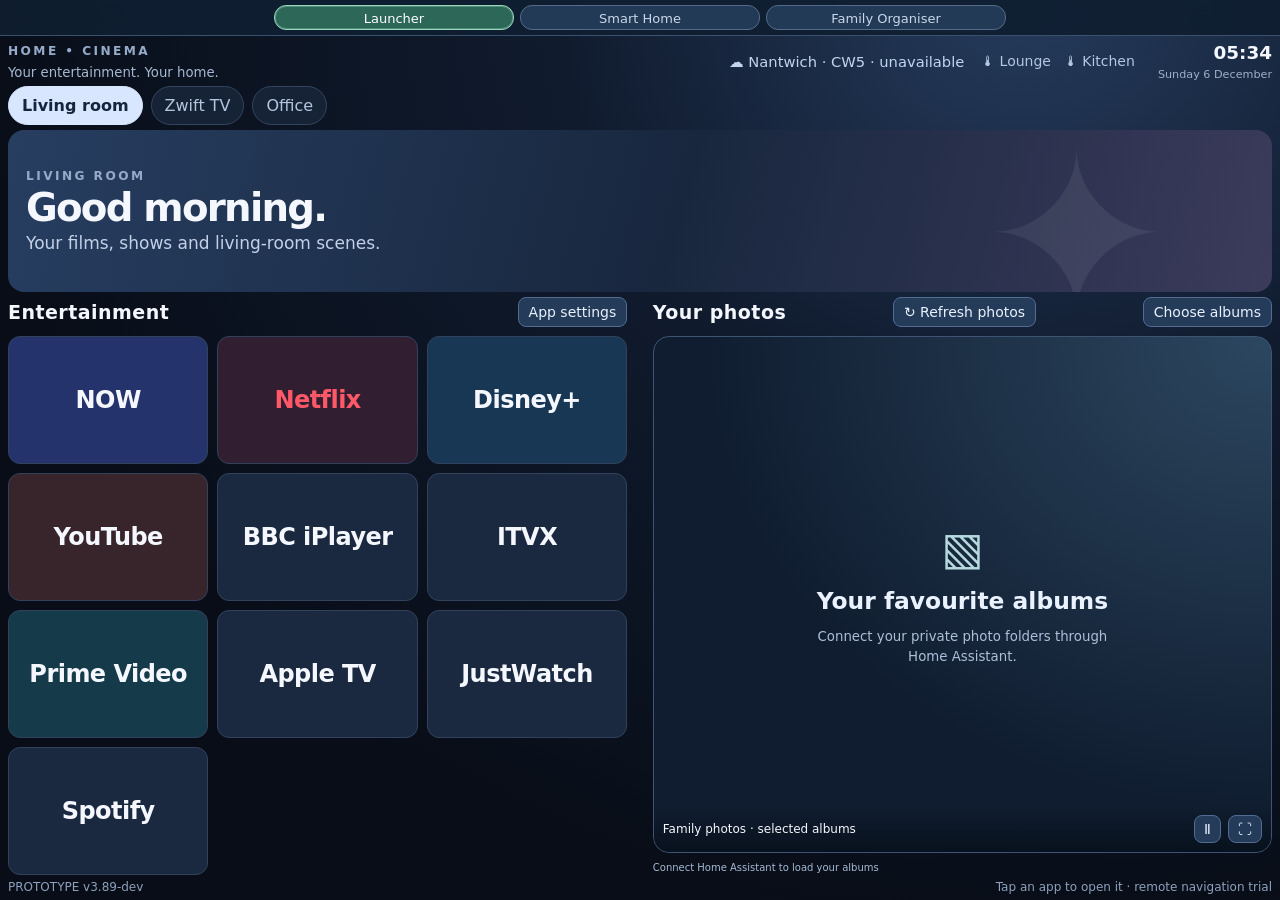
==== commit f0e4eceb: "Match the cat timeline date picker to Halo’s dialog style" ====
--- a/dev/index.html
+++ b/dev/index.html
@@ -913,7 +913,7 @@
     window.AndroidLauncher.managesViewportInsets?.() !== true) {
  document.documentElement.classList.add('halo-legacy-android');
 }
-</script><link rel="stylesheet" href="../viewport-fit.css?v=2"><link rel="stylesheet" href="../dashboard-details.css?v=4"></head><body><div id="petOverlay" class="pet-overlay hidden" role="dialog" aria-modal="true" aria-label="Sure Petcare details"><section class="pet-dialog"><header><div><span class="panel-kicker">SMART HOME · CAT FLAP</span><h2>🐈 Sure Petcare · Conservatory</h2></div><button type="button" onclick="closePetDetails()" aria-label="Close Sure Petcare details">✕</button></header><div class="pet-grid"><div class="pet-block pet-portraits"><article class="pet-portrait-card" data-pet-portrait="Maia"><img alt="" hidden><div class="pet-portrait-caption"><strong>Maia</strong><p id="petDetailMaia">Waiting for status</p><small id="petEventMaia">No last event recorded</small></div></article><article class="pet-portrait-card" data-pet-portrait="Solo"><img alt="" hidden><div class="pet-portrait-caption"><strong>Solo</strong><p id="petDetailSolo">Waiting for status</p><small id="petEventSolo">No last event recorded</small></div></article><small id="petPhotoStatus" role="status"></small></div><div class="pet-block"><h3>🔋 Flap battery</h3><p id="petDetailBattery">—</p><p id="petDetailVoltage">Voltage not exposed</p><small id="petBatteryAdvice"></small><div style="border-top:1px solid #49627c;margin-top:6px;padding-top:5px;font-size:11px"><strong>Connectivity</strong> · <span id="petDetailFlap">Flap · —</span> · <span id="petDetailHub">Hub · —</span></div></div><div class="pet-block"><h3>📊 Daily activity · 7 days</h3><div id="petDailyStats" style="font-size:11px;line-height:1.35">Loading Home Assistant history…</div></div><div class="pet-block"><h3>Flap lock mode</h3><div id="petCurfewBanner" style="font-size:11px;line-height:1.25;color:#e9d9a3;margin:1px 0 6px">🌙 Curfew 20:15–06:00 · schedule from Petcare app</div><div class="pet-lock-actions"><button type="button" data-pet-lock="unlocked" onclick="petSetLock('unlocked')">🔓 Unlocked</button><button type="button" data-pet-lock="locked_in" onclick="petSetLock('locked_in')">↘ Entry only</button><button type="button" data-pet-lock="locked_out" onclick="petSetLock('locked_out')">↗ Exit only</button><button type="button" data-pet-lock="locked_all" onclick="petSetLock('locked_all')">🔒 Locked</button></div><small id="petLockNotice" aria-live="polite">Select a mode to confirm a change.</small></div></section></div><main class="shell"><header><div><div class="eyebrow">HOME • CINEMA</div><div style="color:#a7b8d1;margin-top:7px;font-size:.83rem">Your entertainment. Your home.</div></div><div class="header-right"><div class="mini-status"><span title="Weather demo">☁ <b>Weather</b></span><span title="Lounge temperature demo">🌡 <b>Lounge</b></span><span title="Kitchen temperature demo">🌡 <b>Kitchen</b></span></div><div class="clock" id="clock">--:--<small id="date">Prototype</small></div><button class="dashboard-toggle header-dashboard" id="dashboardButton" onclick="showDashboard(true)">☷ Dashboard</button></div></header><nav class="rooms" aria-label="TV room selection"><button class="room active" data-room="living">Living room</button><button class="room" data-room="zwift">Zwift TV</button><button class="room" data-room="office">Office</button></nav><section class="hero"><div><div class="eyebrow" id="roomLabel">LIVING ROOM</div><h1 id="greeting">Good evening.</h1><p id="subtitle">A better way to watch, listen and control your home.</p></div></section><div class="launcher-split"><section class="launcher-entertainment"><div class="section-head"><h2>Entertainment</h2><button class="launcher-link" onclick="openLaunchSettings()">App settings</button></div><section class="apps" id="apps" aria-label="Streaming apps"></section></section>
+</script><link rel="stylesheet" href="../viewport-fit.css?v=2"><link rel="stylesheet" href="../dashboard-details.css?v=6"></head><body><div id="petOverlay" class="pet-overlay hidden" role="dialog" aria-modal="true" aria-label="Sure Petcare details"><section class="pet-dialog"><header><div><span class="panel-kicker">SMART HOME · CAT FLAP</span><h2>🐈 Sure Petcare · Conservatory</h2></div><button type="button" onclick="closePetDetails()" aria-label="Close Sure Petcare details">✕</button></header><div class="pet-grid"><div class="pet-block pet-portraits"><article class="pet-portrait-card" data-pet-portrait="Maia"><img alt="" hidden><div class="pet-portrait-caption"><strong>Maia</strong><p id="petDetailMaia">Waiting for status</p><small id="petEventMaia">No last event recorded</small></div></article><article class="pet-portrait-card" data-pet-portrait="Solo"><img alt="" hidden><div class="pet-portrait-caption"><strong>Solo</strong><p id="petDetailSolo">Waiting for status</p><small id="petEventSolo">No last event recorded</small></div></article><small id="petPhotoStatus" role="status"></small></div><div class="pet-block"><h3>🔋 Flap battery</h3><p id="petDetailBattery">—</p><p id="petDetailVoltage">Voltage not exposed</p><small id="petBatteryAdvice"></small><div style="border-top:1px solid #49627c;margin-top:6px;padding-top:5px;font-size:11px"><strong>Connectivity</strong> · <span id="petDetailFlap">Flap · —</span> · <span id="petDetailHub">Hub · —</span></div></div><div class="pet-block"><h3>📊 Daily activity · 7 days</h3><div id="petDailyStats" style="font-size:11px;line-height:1.35">Loading Home Assistant history…</div></div><div class="pet-block"><h3>Flap lock mode</h3><div id="petCurfewBanner" style="font-size:11px;line-height:1.25;color:#e9d9a3;margin:1px 0 6px">🌙 Curfew 20:15–06:00 · schedule from Petcare app</div><div class="pet-lock-actions"><button type="button" data-pet-lock="unlocked" onclick="petSetLock('unlocked')">🔓 Unlocked</button><button type="button" data-pet-lock="locked_in" onclick="petSetLock('locked_in')">↘ Entry only</button><button type="button" data-pet-lock="locked_out" onclick="petSetLock('locked_out')">↗ Exit only</button><button type="button" data-pet-lock="locked_all" onclick="petSetLock('locked_all')">🔒 Locked</button></div><small id="petLockNotice" aria-live="polite">Select a mode to confirm a change.</small></div></section></div><main class="shell"><header><div><div class="eyebrow">HOME • CINEMA</div><div style="color:#a7b8d1;margin-top:7px;font-size:.83rem">Your entertainment. Your home.</div></div><div class="header-right"><div class="mini-status"><span title="Weather demo">☁ <b>Weather</b></span><span title="Lounge temperature demo">🌡 <b>Lounge</b></span><span title="Kitchen temperature demo">🌡 <b>Kitchen</b></span></div><div class="clock" id="clock">--:--<small id="date">Prototype</small></div><button class="dashboard-toggle header-dashboard" id="dashboardButton" onclick="showDashboard(true)">☷ Dashboard</button></div></header><nav class="rooms" aria-label="TV room selection"><button class="room active" data-room="living">Living room</button><button class="room" data-room="zwift">Zwift TV</button><button class="room" data-room="office">Office</button></nav><section class="hero"><div><div class="eyebrow" id="roomLabel">LIVING ROOM</div><h1 id="greeting">Good evening.</h1><p id="subtitle">A better way to watch, listen and control your home.</p></div></section><div class="launcher-split"><section class="launcher-entertainment"><div class="section-head"><h2>Entertainment</h2><button class="launcher-link" onclick="openLaunchSettings()">App settings</button></div><section class="apps" id="apps" aria-label="Streaming apps"></section></section>
 <section class="launcher-photos" aria-label="Selected photo albums"><div class="section-head"><h2>Your photos</h2><button class="launcher-link" id="photoSync" onclick="syncDashboardPhotos()">↻ Refresh photos</button><button class="launcher-link" onclick="openPhotoSettings()">Choose albums</button></div><div id="photoStage" class="photo-stage"><button id="photoOpen" class="photo-open" onclick="openPhotoFullscreen()" aria-label="Open photos fullscreen"><img id="launcherPhoto" hidden alt="Selected album slideshow"><span id="photoEmpty"><span class="photo-symbol" aria-hidden="true">▧</span><strong>Your favourite albums</strong><small id="photoEmptyDetail">Choose which albums appear here.</small></span></button><div class="photo-caption"><span id="photoCaption">Family photos · selected albums</span><button id="photoPause" onclick="togglePhotoPause()" aria-label="Pause photo updates" aria-pressed="false">Ⅱ</button><button onclick="openPhotoFullscreen()" aria-label="Expand photos">⛶</button><button id="photoExit" onclick="closePhotoFullscreen()" aria-label="Close fullscreen photos">✕</button></div></div><small id="photoStatus" role="status">Album connection not configured</small></section></div><div class="footer"><span>PROTOTYPE v3.89-dev</span><span>Tap an app to open it · remote navigation trial</span></div></main><section id="dashboardPage" class="dashboard-page hidden" aria-label="Home dashboard"><div class="dashboard-top"><div class="dashboard-heading-tools"><div class="eyebrow">HOME · LIVE OVERVIEW</div><button class="ha-connect-trigger" onclick="openHaSetup()">⚙ Connect Home Assistant</button></div><div class="dash-top-info"><span id="dashTopTime">--:--</span><span id="dashTopDate">Today</span><span id="dashTopWeather" title="Weather awaiting Home Assistant">☁ --°C</span></div><button class="dashboard-toggle" onclick="showDashboard(false)">← TV launcher</button></div><div class="dash-heading"><div><h1>Good to be home.</h1><p class="dashboard-intro">Your home, family and entertainment in one place.</p></div><div class="dash-date" id="dashDate">Today</div></div><div class="overview-layout"><div class="overview-panel home-panel"><div class="panel-heading"><div><span class="panel-kicker">SMART HOME</span><h2>Comfort & control</h2></div><span class="offline-pill">Not connected</span></div><div class="home-room-grid" id="homeRoomGrid"></div><div class="home-services"><div class="music-strip"><div class="music-symbol">♫</div><div><strong>Sonos</strong><small>Living Room · --</small></div><button onclick="notify('Sonos playback will be available once Home Assistant is connected.')">Open</button></div><button class="salus-strip" onclick="openSalusModal()"><strong>♨ Salus iT500</strong><small>Heating · --°C</small></button></div><div class="home-security"><button class="compact-eufy" onclick="openEufyOverlay()" aria-label="Open Front Door live camera and recordings"><span class="panel-kicker">FRONT DOOR</span><strong>◉ Eufy doorbell</strong><small id="eufyTileStatus">🔋 —</small><span class="eufy-tile-preview"><img id="eufyTileImage" alt="Last viewed DEV doorbell frame" hidden><span id="eufyTileHint">Open live</span></span></button><button class="compact-pets" onclick="showPetDetails()" aria-label="Sure Petcare pet presence"><span class="panel-kicker">CAT FLAP</span><small id="petBattery">🔋 —</small><strong>🐈 Sure Petcare</strong><span class="pet-mini-portrait" data-pet-portrait="Maia"><img alt="" hidden><small id="petMaia">Maia · awaiting HA</small></span><span class="pet-mini-portrait" data-pet-portrait="Solo"><img alt="" hidden><small id="petSolo">Solo · awaiting HA</small></span></button></div></div><div class="overview-panel family-panel"><div class="panel-heading"><div><span class="panel-kicker">FAMILY</span><h2>Our organiser</h2></div><span class="offline-pill">Not connected</span></div><div class="family-sections"><div class="family-section"><button class="calendar-open" onclick="openCalendar()" aria-label="Expand calendar"><span>📅 Calendar</span><span id="calendarWeekLabel">This week · Mon–Sun ↗</span></button><div class="week-strip" id="calendarWeekStrip" aria-label="Current week Monday to Sunday"></div><div class="empty-row">Events will appear when calendars are connected</div><div class="calendar-layers"><span>General</span><span>Daddy</span><span>Mummy</span><span>Son</span><span>Daughter</span><span>Family</span><span>Birthdays</span></div></div><div class="family-section"><div class="family-title">☑ To-dos & reminders</div><div class="empty-row">Your tasks and reminders will appear here</div></div><div class="family-section"><div class="family-title">🛒 Shopping list</div><div class="empty-row">Home Assistant shopping items will appear here</div></div><div class="family-section meal-plan"><div class="family-title">🍽 Weekly meal plan <span>This week</span></div><div class="meal-days"><span>Mon <b>—</b></span><span>Tue <b>—</b></span><span>Wed <b>—</b></span><span>Thu <b>—</b></span><span>Fri <b>—</b></span><span>Sat <b>—</b></span><span>Sun <b>—</b></span></div></div><div class="family-section find-panel"><div class="family-title">📍 Samsung Find · people & things</div><div class="find-map">Connect phones, tablets and tags to show their last reported locations.</div><div class="find-categories">Location devices not connected</div></div></div></div></div><p class="dashboard-note">Some cards are placeholders; connected devices display live data where configured</p></section><div id="haSetup" class="ha-setup hidden" role="dialog" aria-modal="true" aria-labelledby="haSetupTitle"><div class="ha-setup-panel"><button type="button" onclick="closeHaSetup()" aria-label="Close Home Assistant setup">×</button><h2 id="haSetupTitle">Connect Home Assistant</h2><div class="ha-steps"><div id="haStepAddress">① Save address — not completed</div><div id="haStepAuth">② Sign in securely — pending</div><div id="haStepLive">③ Verify live thermostat — pending</div></div><p>Sign in using Home Assistant’s own login page. This demo keeps your login session only in this browser tab; you may need to sign in again later.</p><label for="haBaseUrl">Your Nabu Casa address</label><input id="haBaseUrl" type="url" inputmode="url" autocomplete="url" spellcheck="false" placeholder="https://your-instance.ui.nabu.casa"><div class="ha-setup-actions"><button onclick="saveHaAddress()">Save address</button><button onclick="startHaOAuth()">② Sign in securely ↗</button><button onclick="openHaLogin()">Open HA separately ↗</button></div><p id="haSetupStatus" class="ha-setup-status" aria-live="polite"></p><p style="font-size:12px">Your address is saved only on this device. Never paste passwords or access tokens here. The authenticated connection is the next step.</p></div></div><div id="salusOverlay" class="salus-overlay hidden" role="dialog" aria-modal="true" aria-labelledby="salusModalTitle"><div class="salus-dialog salus-v28"><div class="salus-dialog-head"><div><div class="panel-kicker">SMART HOME · HEATING</div><h2 id="salusModalTitle">♨ Salus iT500 · Brereton DS</h2></div><button class="salus-close" onclick="closeSalusModal()" aria-label="Close heating details">✕</button></div><div class="salus-v28-body"><div class="salus-v28-left"><div class="salus-gauge" aria-label="Live room temperature gauge"><svg viewBox="0 0 240 145" preserveAspectRatio="xMidYMid meet" aria-hidden="true"><defs><linearGradient id="salusTempGradient" gradientUnits="userSpaceOnUse" x1="28" y1="125" x2="212" y2="125"><stop offset="0%" stop-color="#163b88"/><stop offset="0%" stop-color="#2764c5"/><stop offset="11.666666666666666%" stop-color="#367bd6"/><stop offset="13.333333333333334%" stop-color="#4896e9"/><stop offset="23.333333333333332%" stop-color="#69b9f4"/><stop offset="25%" stop-color="#50c9f2"/><stop offset="33.33333333333333%" stop-color="#37d9e4"/><stop offset="35%" stop-color="#34d7c7"/><stop offset="41.66666666666667%" stop-color="#42cfa6"/><stop offset="43.333333333333336%" stop-color="#56cd81"/><stop offset="46.666666666666664%" stop-color="#5fd477"/><stop offset="50%" stop-color="#8bd66d"/><stop offset="51.66666666666667%" stop-color="#d7d66b"/><stop offset="56.666666666666664%" stop-color="#edce62"/><stop offset="60%" stop-color="#f2be58"/><stop offset="61.66666666666667%" stop-color="#f2a452"/><stop offset="71.66666666666667%" stop-color="#eb784c"/><stop offset="73.33333333333333%" stop-color="#e95751"/><stop offset="100%" stop-color="#d33c4b"/></linearGradient></defs><path id="salusGaugeTrack" d="M28 125 A92 92 0 1 1 212 125" stroke="#314155" stroke-width="13" stroke-linecap="round" fill="none" pathLength="100"/><g id="salusGaugeFill" aria-hidden="true"></g><circle id="salusGaugeTarget" cx="28" cy="125" r="5.5" fill="#f9f4b0" stroke="#14263e" stroke-width="2"/><circle id="salusGaugeDot" cx="28" cy="125" r="8" fill="#e8f8ee" stroke="#55a16f" stroke-width="3"/></svg><div class="salus-gauge-reading"><span>Target</span><div class="salus-target-controls"><button id="salusMinus" disabled onclick="salusAdjust(-0.5)" aria-label="Decrease setpoint by 0.5 degrees">−</button><strong id="salusCurrent">— °C</strong><button id="salusPlus" disabled onclick="salusAdjust(0.5)" aria-label="Increase setpoint by 0.5 degrees">+</button></div><small id="salusTargetDetail"></small></div></div><div class="salus-setpoint-row"><strong id="salusSetpoint">— °C</strong></div><div class="salus-modes"><button id="salusOff" disabled onclick="salusMode('off')">Off</button><button id="salusManual" disabled onclick="salusMode('heat')">Manual</button><button id="salusAuto" disabled onclick="salusMode('auto')">Auto</button><button id="salusBoost" disabled onclick="salusBoostToggle()" aria-label="Start one-hour Boost; tap again to cancel" title="One-hour Boost · tap again to cancel">♨<sup>+</sup></button></div><div class="salus-v28-foot" role="status">Idle</div></div><div class="salus-v28-right"><div class="salus-history-heading"><strong>Room temperature history</strong><div class="salus-period-picker"><select id="salusHistoryPeriod" aria-label="Temperature history period" onchange="setSalusHistoryPeriod(this.value)" hidden><option value="24h">24 hours</option><option value="7d">7 days</option></select><button type="button" id="salusPeriodButton" aria-haspopup="true" aria-expanded="false" onclick="salusTogglePeriodMenu()">24 hours</button><div id="salusPeriodMenu" class="salus-period-menu" hidden><button type="button" onclick="salusChoosePeriod('24h')">24 hours</button><button type="button" onclick="salusChoosePeriod('7d')">7 days</button></div></div></div><div class="salus-history-preview" role="img" aria-label="No temperature history shown until connected to Home Assistant"><svg viewBox="0 0 320 120" preserveAspectRatio="none" aria-hidden="true"><path d="M0 25H320M0 60H320M0 95H320" stroke="#3d5872" stroke-dasharray="3 5"/><path d="M40 0V120M120 0V120M200 0V120M280 0V120" stroke="#344b62" stroke-dasharray="3 5"/></svg><span>Awaiting Home Assistant history · 24 hours</span><div id="salusHistoryTooltip" aria-live="polite" hidden></div></div><div class="salus-status-grid"><span>Heating <b>—</b></span><span>Boost <b>—</b></span><span>Boost left <b>—</b></span><span>Frost <b>—</b></span><span>Gateway <b>—</b></span><span>Last report <b>—</b></span></div></div></div></div></div><div id="calendarOverlay" class="calendar-overlay hidden" role="dialog" aria-modal="true" aria-label="Calendar planner"><div class="calendar-dialog"><div class="calendar-dialog-head"><strong>📅 Family calendar</strong><button onclick="closeCalendar()" aria-label="Close calendar">✕</button></div><div class="calendar-toolbar"><button onclick="moveCalendar(-1)" aria-label="Previous period">‹</button><button onclick="resetCalendar()">Today</button><strong id="calendarPeriodLabel"></strong><button onclick="moveCalendar(1)" aria-label="Next period">›</button><select id="calendarView" aria-label="Calendar view" onchange="changeCalendarView(this.value)"><option value="week">Week</option><option value="month">Month</option></select></div><div class="calendar-full-grid" id="calendarFullGrid"></div><div class="calendar-dialog-foot">Calendar data not connected yet · Preview of date navigation</div></div></div><section id="historyPage" class="dashboard-page hidden" aria-label="Sensor history"><div class="dashboard-top"><button class="dashboard-toggle" onclick="showHistory(false)">← Dashboard</button><div class="eyebrow">HOME · SENSOR HISTORY</div></div><h1>Climate history</h1><p class="dashboard-intro">Select one or more rooms and readings to compare. Historical chart data will load from Home Assistant once connected.</p><div class="history-controls"><div><strong>Rooms</strong><div id="historyRooms" class="history-options"></div></div><div><strong>Readings</strong><div class="history-options"><label><input type="checkbox" checked> Temperature</label><label><input type="checkbox" checked> Humidity</label></div></div><div><strong>Period</strong><select id="historyPeriod"><option>24 hours</option><option>7 days</option><option>30 days</option><option>90 days</option><option selected>1 year</option></select></div></div><div class="history-empty">📈 Chart awaiting Home Assistant history connection<br><small>Your selected sensors will appear together here for comparison.</small></div></section><section id="cameraPage" class="dashboard-page hidden" aria-label="Doorbell full screen"><div class="dashboard-top"><button class="dashboard-toggle" onclick="showCamera(false)">← Dashboard</button><div class="eyebrow">FRONT DOOR · EUFY</div></div><div class="camera-expanded"><span>◉</span><strong>Eufy doorbell</strong><p>Live camera feed pending Home Assistant integration.</p></div></section><section id="roomsPage" class="dashboard-page hidden" aria-label="Rooms and devices"><div class="dashboard-top"><button class="dashboard-toggle" onclick="showRooms(null)">← Back to dashboard</button><div class="eyebrow">HOME · ROOMS</div></div><h1 id="roomsTitle">Climate</h1><p class="dashboard-intro">Rooms are ready for Home Assistant. Live readings and controls are not connected yet.</p><div class="dashboard-cards" id="roomCards"></div><p class="dashboard-note">Room layout preview · no live readings or lighting actions yet</p></section><div role="status" aria-live="polite" class="notice hidden" id="notice"></div><script>
 
 /* v2.4: local date navigation only; no calendar service connection yet. */
@@ -2213,4 +2213,4 @@
 document.addEventListener('visibilitychange',()=>{if(document.hidden){photoRequest++;photoAbort?.abort();clearTimeout(photoTick)}else photoSchedule(0)});
 new MutationObserver(()=>{if(!photoVisible()){photoRequest++;photoAbort?.abort()}else photoSchedule(0)}).observe(document.querySelector('main.shell'),{attributes:true,attributeFilter:['class']});
 photoSchedule(0);
-</script><script src="../eufy-night.js?v=1"></script><script src="../weather.js?v=11"></script><script src="../groobox-images.js?v=3"></script><script src="../home-screens.js?v=17"></script><script src="../family-calendar.js?v=7"></script><script src="../family-shopping.js?v=1"></script><script src="../modal-controls.js?v=1"></script><script src="../pet-portraits.js?v=1"></script><script src="../pet-timeline.js?v=1"></script></body></html>
+</script><script src="../eufy-night.js?v=1"></script><script src="../weather.js?v=11"></script><script src="../groobox-images.js?v=3"></script><script src="../home-screens.js?v=17"></script><script src="../family-calendar.js?v=7"></script><script src="../family-shopping.js?v=1"></script><script src="../modal-controls.js?v=1"></script><script src="../pet-portraits.js?v=1"></script><script src="../pet-timeline.js?v=2"></script></body></html>
--- a/dashboard-details.css
+++ b/dashboard-details.css
@@ -50,14 +50,14 @@
 
 .pet-portraits {
  display:grid;grid-template-columns:repeat(2,minmax(0,1fr));
- grid-template-rows:auto auto;align-content:start;gap:5px;
+ grid-template-rows:repeat(3,max-content);align-content:start;gap:5px;
 }
 .pet-portrait-card {
- display:grid;grid-template-rows:auto auto auto;
+ display:grid;grid-template-rows:repeat(3,max-content);
  min-height:0;border-radius:8px;overflow:hidden;background:#14263a;
 }
 .pet-portrait-card img {
- grid-row:1;display:block;width:100%;height:clamp(84px,30dvh,142px);
+ grid-row:1;display:block;width:100%;height:clamp(84px,27dvh,142px);
  object-fit:contain;
 }
 .pet-portrait-caption {grid-row:2;padding:6px;background:#102030}
@@ -76,7 +76,7 @@
   grid-template-rows:repeat(3,auto)!important;
   overflow:auto;
  }
- .pet-dialog .pet-portraits {grid-column:1;grid-row:1/4}
+ .pet-dialog .pet-portraits {grid-column:1;grid-row:1/4;align-self:start;min-height:max-content}
  .pet-dialog .pet-block:not(.pet-portraits) {grid-column:2}
 }
 @media (orientation:portrait) {
@@ -85,10 +85,22 @@
 
 .pet-timeline {grid-column:1/-1;min-width:0;padding:3px 5px;display:grid;gap:4px}
 .pet-timeline-head {display:flex;align-items:center;justify-content:space-between;gap:6px;font-size:12px}
-.pet-timeline-head select {
- max-width:60%;padding:2px 4px;border:1px solid #607b98;border-radius:5px;
+.pet-timeline-head button {
+ max-width:60%;min-height:25px;padding:3px 7px;border:1px solid #607b98;border-radius:6px;
  background:#243b55;color:#eef5ff;font:11px system-ui;
 }
+.pet-day-picker {
+ box-sizing:border-box;width:min(340px,92vw);max-height:calc(100dvh - 28px);overflow:auto;
+ padding:12px;border:1px solid #7691af;border-radius:12px;background:#182e46;
+ color:#eef5ff;box-shadow:0 10px 40px #0009;
+}
+.pet-day-picker::backdrop {background:#050b17a6}
+.pet-day-picker header {display:flex;align-items:center;justify-content:space-between;gap:8px;margin-bottom:8px}
+.pet-day-picker .room-picker-options button {
+ min-height:34px;padding:5px 7px;border:1px solid #607b98;border-radius:8px;background:#243b55;color:#eef5ff;
+}
+.pet-day-picker .room-picker-options button[aria-pressed=true] {background:#285b4c;border-color:#84c9ab}
+.pet-day-picker button:focus-visible,.pet-timeline-head button:focus-visible {outline:2px solid #c5dbff;outline-offset:1px}
 .pet-timeline-chart {
  display:grid;grid-template-columns:34px minmax(0,1fr);
  grid-template-rows:11px 11px 12px;gap:4px;align-items:center;
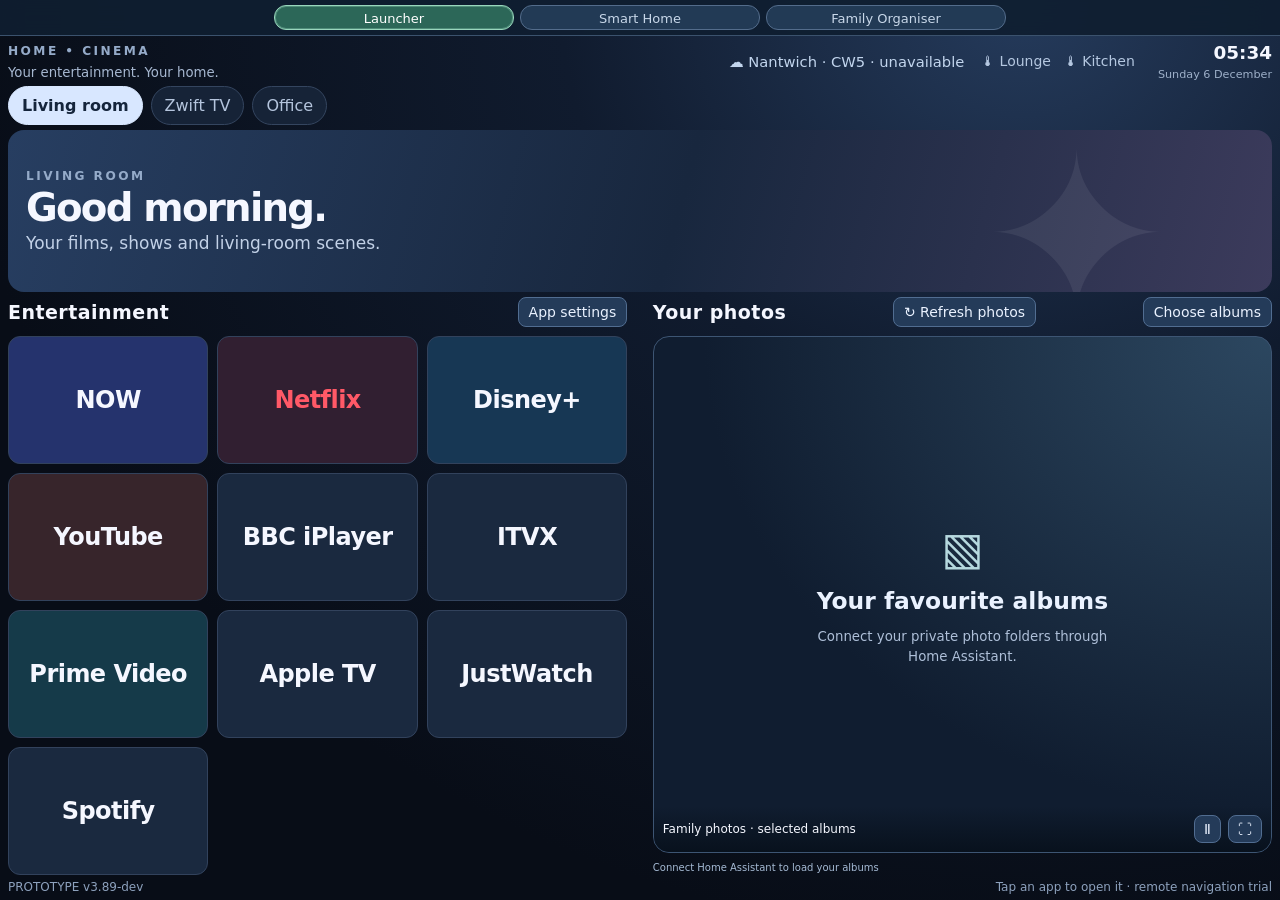
==== commit 2d0898e1: "Fall back to Eufy Viewer HTTP recording endpoints" ====
--- a/dev/index.html
+++ b/dev/index.html
@@ -2040,6 +2040,15 @@
  document.getElementById('eufyAllHours').hidden=eufyHourFilter===null;
  document.getElementById('eufyHourLabel').textContent=eufyHourFilter===null?'':String(eufyHourFilter).padStart(2,'0')+':00–'+String(eufyHourFilter).padStart(2,'0')+':59';
 }
+function eufyRecordingCommandUnavailable(reply){
+ return !reply.success&&reply.error?.code==='unknown_command';
+}
+async function eufyRecordingHttp(path,signal){
+ const response=await eufyApi(path,{signal});
+ if(response.status===404)throw Error('The Eufy Viewer recording endpoint is unavailable in Home Assistant');
+ if(!response.ok)throw Error('Eufy Viewer returned HTTP '+response.status);
+ return response;
+}
 async function eufySelectRecording(){
  const request=++eufyPreviewRequest;closeEufyPlayer();eufyClearThumbs();
  const preview=document.getElementById('eufyRecordingPreview'),note=document.getElementById('eufyPreviewNote');
@@ -2049,11 +2058,20 @@
  document.getElementById('eufyPlaySelected').disabled=!record;
  if(!record||!record.thumbnail){note.textContent=record?'Preview unavailable · select Play':'No recordings for this date';return}
  try{
+  const signal=eufyAbort?.signal;
   const reply=await eufyWsCommand({type:'eufy_viewer/launcher_thumbnail',entity_id:record.entity_id,recording_id:record.id});
-  if(request!==eufyPreviewRequest||eufyAbort?.signal.aborted)return;
-  const data=reply.result;
-  if(!reply.success||data?.content_type!=='image/jpeg'||typeof data.jpeg!=='string'||data.jpeg.length>1333336)throw Error('Invalid preview');
-  const bytes=Uint8Array.from(atob(data.jpeg),c=>c.charCodeAt(0));
+  if(request!==eufyPreviewRequest||signal?.aborted)return;
+  let bytes;
+  if(eufyRecordingCommandUnavailable(reply)){
+   const path='/api/eufy_viewer/recordings/'+encodeURIComponent(record.entity_id)+'/'+encodeURIComponent(record.id)+'/thumbnail';
+   const response=await eufyRecordingHttp(path,signal);
+   bytes=new Uint8Array(await response.arrayBuffer());
+   if(request!==eufyPreviewRequest||signal?.aborted)return;
+  }else{
+   const data=reply.result;
+   if(!reply.success||data?.content_type!=='image/jpeg'||typeof data.jpeg!=='string'||data.jpeg.length>1333336)throw Error('Invalid preview');
+   bytes=Uint8Array.from(atob(data.jpeg),c=>c.charCodeAt(0));
+  }
   if(bytes.length<4||bytes.length>1000000||bytes[0]!==255||bytes[1]!==216)throw Error('Invalid preview');
   const url=URL.createObjectURL(new Blob([bytes],{type:'image/jpeg'}));eufyThumbUrls.push(url);
   preview.src=url;preview.classList.remove('hidden');note.classList.add('hidden');
@@ -2069,13 +2087,21 @@
  note.textContent='Loading HomeBase recordings through the existing Home Assistant integration…';
  try{
   let reply=await eufyWsCommand({type:'eufy_viewer/launcher_events',entity_id:camera,date},45000);
-  for(let attempt=0;attempt<2&&!reply.success&&/recording request failed/i.test(reply.error?.message||'Recording request failed');attempt++){
+  for(let attempt=0;attempt<2&&!reply.success&&!eufyRecordingCommandUnavailable(reply)&&/recording request failed/i.test(reply.error?.message||'Recording request failed');attempt++){
    if(signal.aborted)return;note.textContent='Checking recordings again…';
    await new Promise(resolve=>{const timer=setTimeout(resolve,3000*(attempt+1));signal.addEventListener('abort',()=>{clearTimeout(timer);resolve()},{once:true})});
    if(signal.aborted)return;reply=await eufyWsCommand({type:'eufy_viewer/launcher_events',entity_id:camera,date},45000);
   }
-  if(!reply.success)throw Error(reply.error?.message||'Recording request failed');
-  const data=reply.result;if(signal.aborted)return;
+  if(signal.aborted)return;
+  let data=reply.result;
+  if(eufyRecordingCommandUnavailable(reply)){
+   const query=new URLSearchParams({entities:camera,date});
+   const response=await eufyRecordingHttp('/api/eufy_viewer/events?'+query,signal);
+   data=await response.json();
+  }else if(!reply.success){
+   throw Error(reply.error?.message||'Recording request failed');
+  }
+  if(signal.aborted)return;
   if(data?.complete!==true||!Array.isArray(data.recordings))throw Error('HomeBase returned incomplete recording history');
   eufyRecords=data.recordings.filter(r=>r&&/^[a-f0-9]{32}$/.test(r.id)&&(!r.entity_id||r.entity_id===camera)).map(r=>({...r,entity_id:camera})).sort((x,y)=>String(y.start).localeCompare(String(x.start)));
   note.textContent=eufyRecords.length?eufyRecords.length+' recordings · '+date+' · Select one to play':'No recordings for this date';
